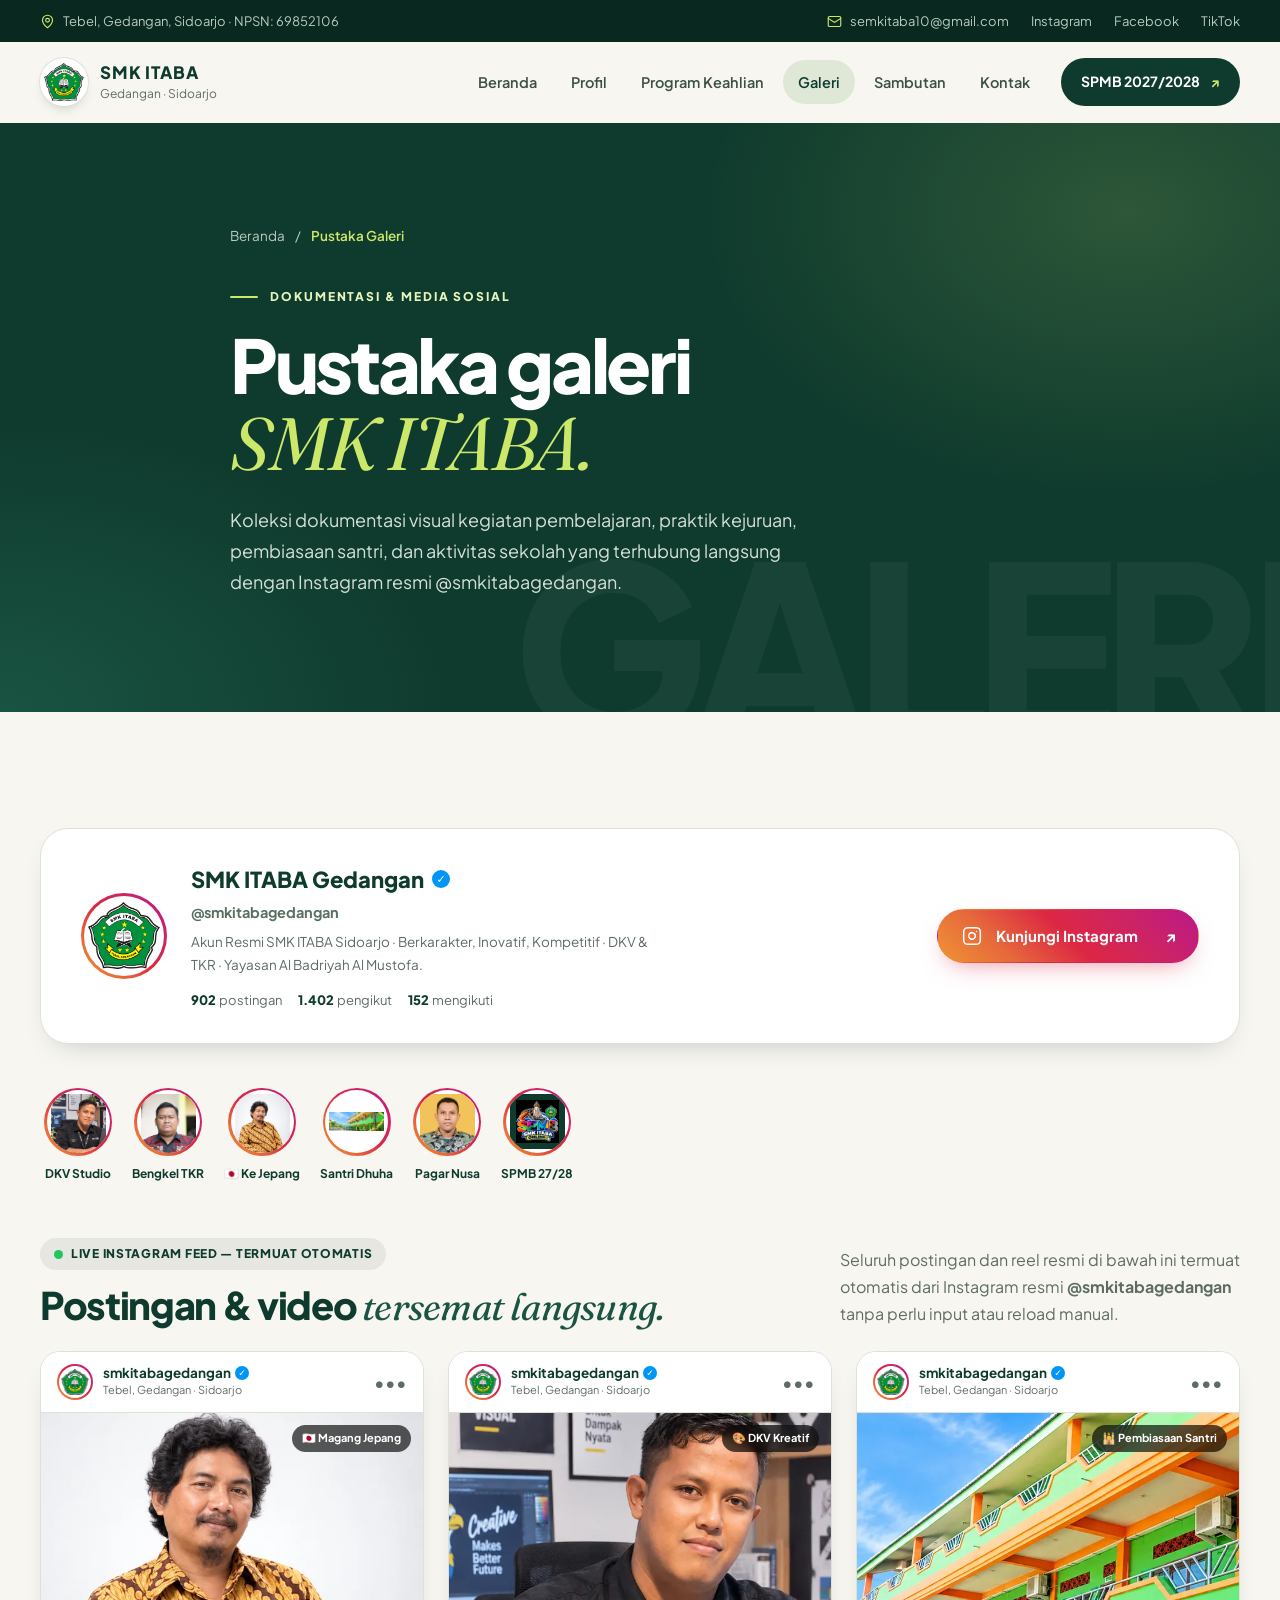
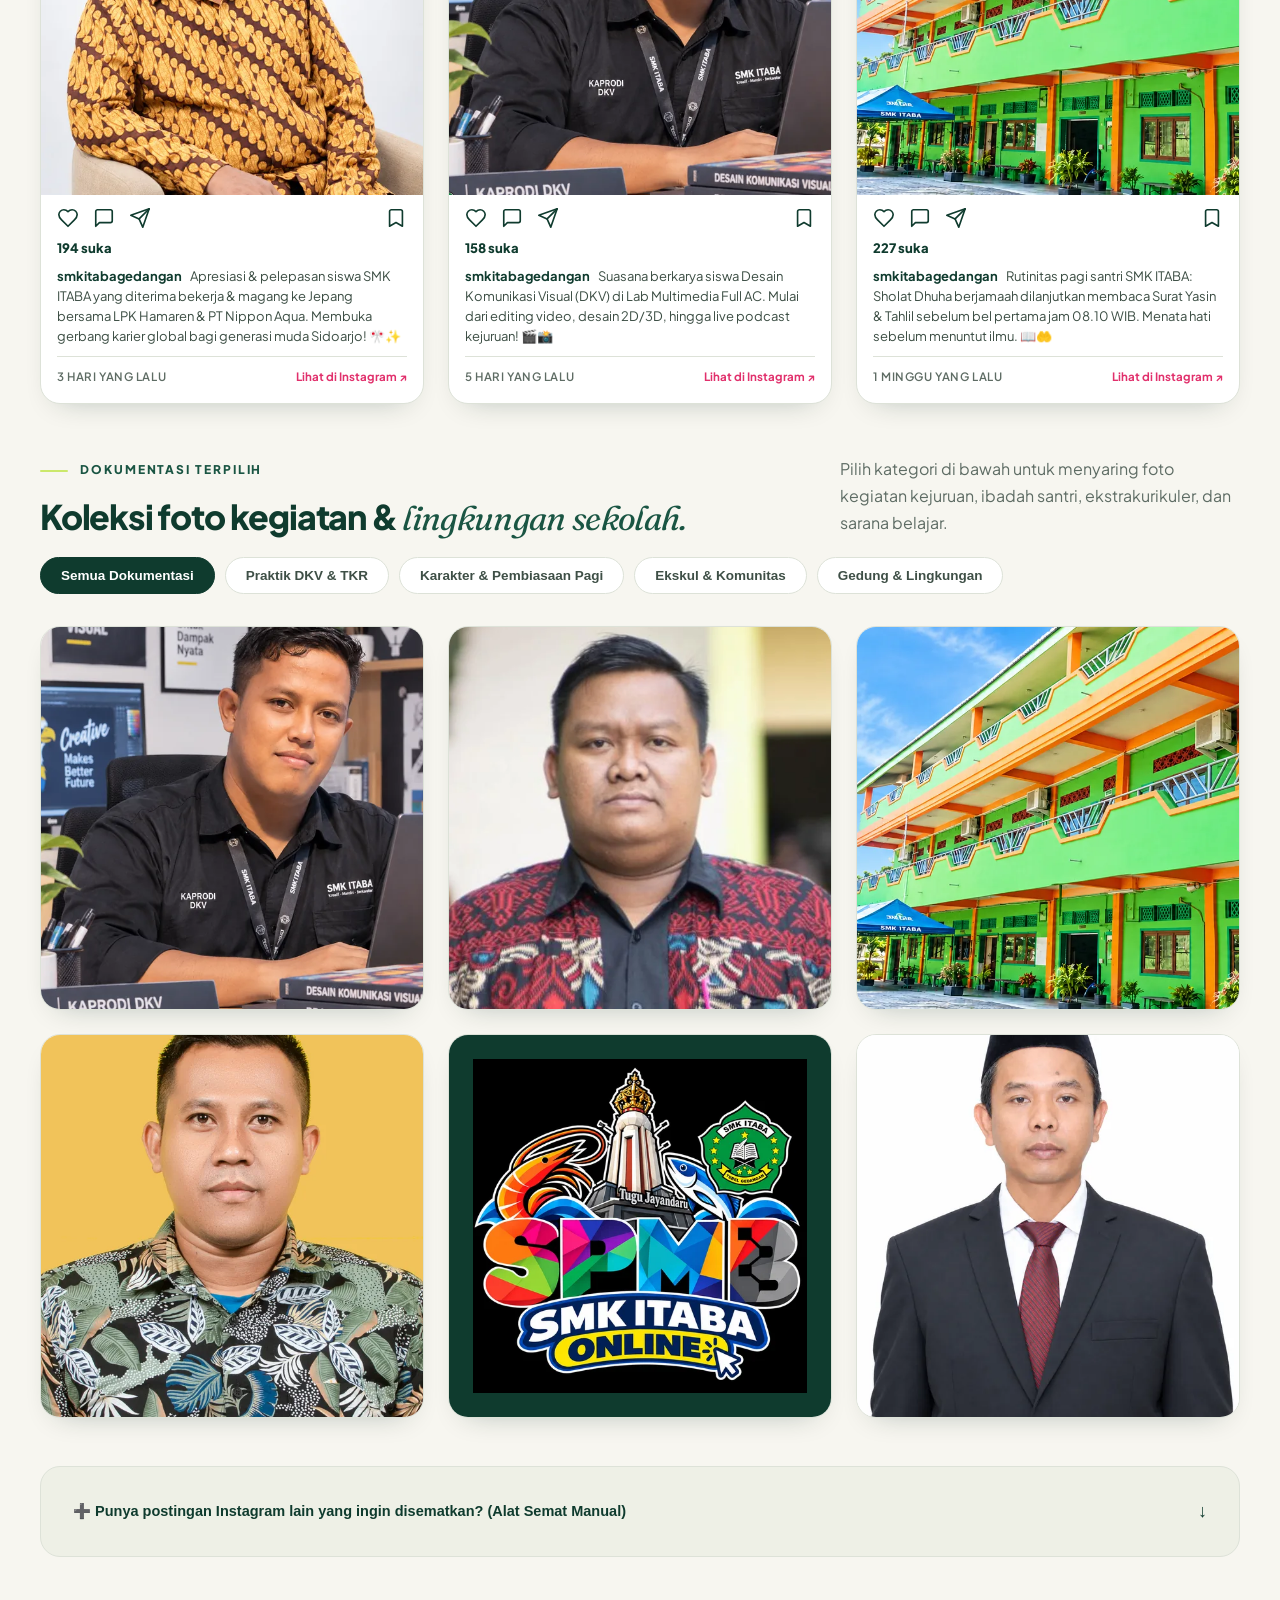
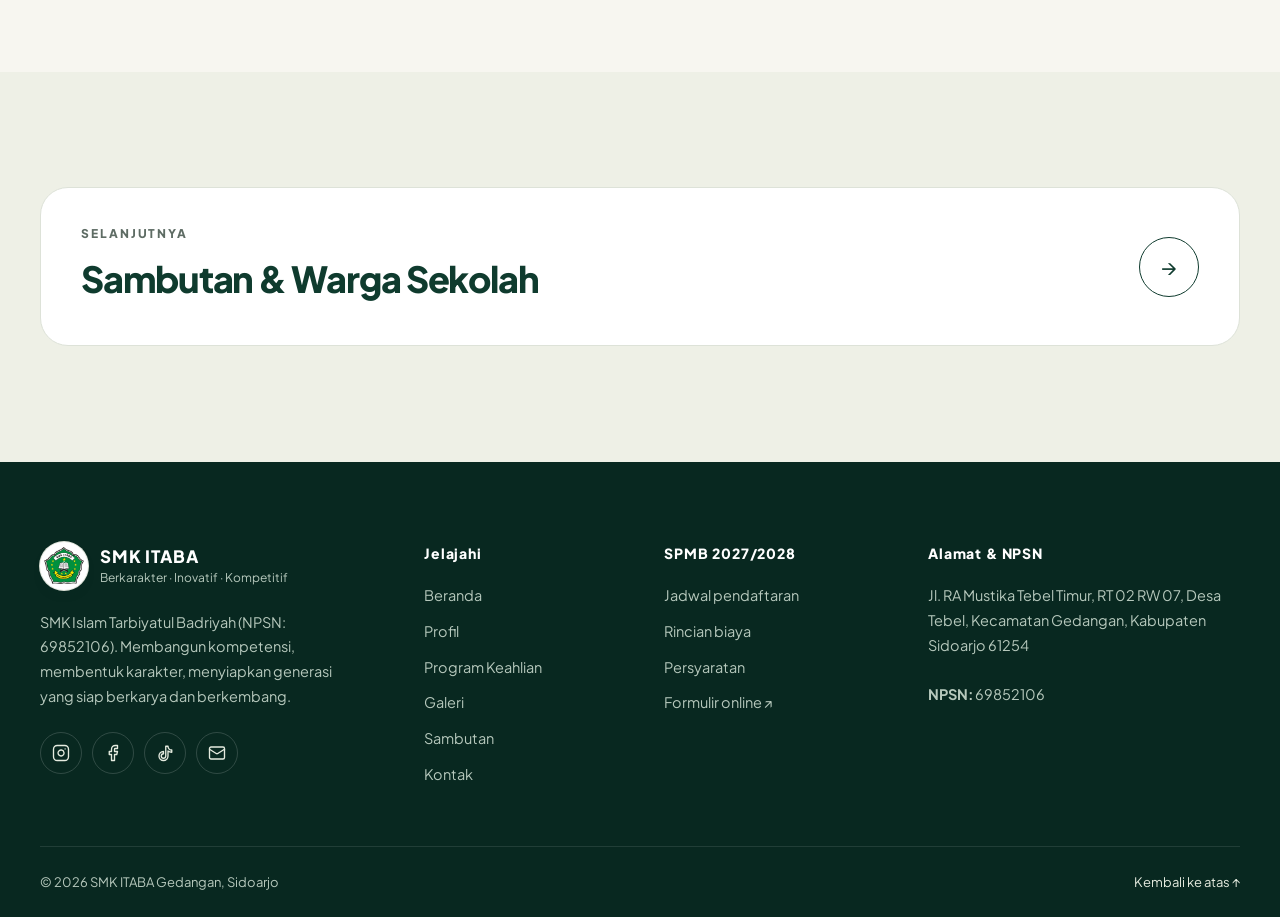
==== galeri.html @ c8b07c85 "feat: Website Profil Resmi SMK ITABA Gedangan (Multi-page, Galeri Instagram, Fasilitas & Ekskul)" ====
<!doctype html>
<html lang="id">
<head>
  <meta charset="utf-8">
  <meta name="viewport" content="width=device-width, initial-scale=1">
  <meta name="theme-color" content="#0f3b2e">
  <meta name="description" content="Pustaka galeri dan dokumentasi kegiatan SMK ITABA Gedangan Sidoarjo. Terintegrasi langsung dengan Instagram resmi @smkitabagedangan.">
  <title>Pustaka Galeri &amp; Instagram — SMK ITABA Gedangan</title>
  <link rel="icon" href="assets/img/logo-itaba-256.png" type="image/png">
  <link rel="preconnect" href="https://fonts.googleapis.com">
  <link rel="preconnect" href="https://fonts.gstatic.com" crossorigin>
  <link rel="stylesheet" href="styles.css">
  <script>document.documentElement.classList.add('js');</script>
  <script src="script.js" defer></script>
  <script async src="https://www.instagram.com/embed.js"></script>
</head>
<body>
  <a class="skip-link" href="#konten">Lewati ke konten</a>

  <div class="topbar">
    <div class="container topbar-inner">
      <span class="topbar-address"><svg class="icon" viewBox="0 0 24 24" aria-hidden="true"><path d="M20 10c0 6-8 12-8 12s-8-6-8-12a8 8 0 0 1 16 0Z"/><circle cx="12" cy="10" r="3"/></svg>Tebel, Gedangan, Sidoarjo · NPSN: 69852106</span>
      <div class="topbar-links">
        <a href="mailto:semkitaba10@gmail.com"><svg class="icon" viewBox="0 0 24 24" aria-hidden="true"><rect width="20" height="16" x="2" y="4" rx="2"/><path d="m22 7-8.97 5.7a1.94 1.94 0 0 1-2.06 0L2 7"/></svg>semkitaba10@gmail.com</a>
        <a href="https://instagram.com/smkitabagedangan" target="_blank" rel="noreferrer">Instagram</a>
        <a href="https://facebook.com/smkitaba" target="_blank" rel="noreferrer">Facebook</a>
        <a href="https://www.tiktok.com/@smk.itaba.sidoarjo" target="_blank" rel="noreferrer">TikTok</a>
      </div>
    </div>
  </div>

  <header class="site-header">
    <div class="container nav-wrap">
      <a class="brand" href="index.html" aria-label="SMK ITABA, ke beranda">
        <span class="brand-mark"><img src="assets/img/logo-itaba-256.png" alt="Logo SMK ITABA"></span>
        <span class="brand-copy"><strong>SMK ITABA</strong><small>Gedangan · Sidoarjo</small></span>
      </a>
      <button class="menu-toggle" type="button" aria-expanded="false" aria-controls="main-nav" aria-label="Buka menu"><span></span><span></span></button>
      <nav id="main-nav" class="main-nav" aria-label="Navigasi utama">
        <a href="index.html">Beranda</a>
        <a href="profil.html">Profil</a>
        <a href="program.html">Program Keahlian</a>
        <a href="galeri.html" aria-current="page">Galeri</a>
        <a href="sambutan.html">Sambutan</a>
        <a href="kontak.html">Kontak</a>
        <a class="nav-cta" href="spmb.html">SPMB 2027/2028 <span aria-hidden="true">↗</span></a>
      </nav>
    </div>
  </header>

  <main id="konten">
    <section class="page-hero" data-watermark="GALERI">
      <div class="container page-hero-inner">
        <nav class="breadcrumb reveal" aria-label="Breadcrumb"><a href="index.html">Beranda</a><span aria-hidden="true">/</span><span aria-current="page">Pustaka Galeri</span></nav>
        <p class="eyebrow reveal">Dokumentasi &amp; Media Sosial</p>
        <h1 class="reveal" data-delay="1">Pustaka galeri<br><em>SMK ITABA.</em></h1>
        <p class="reveal" data-delay="2">Koleksi dokumentasi visual kegiatan pembelajaran, praktik kejuruan, pembiasaan santri, dan aktivitas sekolah yang terhubung langsung dengan Instagram resmi @smkitabagedangan.</p>
      </div>
    </section>

    <section class="section" aria-label="Pustaka Galeri dan Instagram">
      <div class="container">
        
        <!-- Instagram Profile Banner -->
        <div class="ig-profile-banner reveal">
          <div class="ig-profile-left">
            <div class="ig-avatar-ring">
              <div class="ig-avatar-inner">
                <img src="assets/img/logo-itaba-256.png" alt="Logo SMK ITABA">
              </div>
            </div>
            <div class="ig-profile-info">
              <h2>SMK ITABA Gedangan <span class="ig-badge-verified" title="Akun Resmi">✓</span></h2>
              <span class="ig-username">@smkitabagedangan</span>
              <p class="ig-bio">Akun Resmi SMK ITABA Sidoarjo · Berkarakter, Inovatif, Kompetitif · DKV &amp; TKR · Yayasan Al Badriyah Al Mustofa.</p>
              <div class="ig-profile-stats">
                <div><strong>902</strong><span>postingan</span></div>
                <div><strong>1.402</strong><span>pengikut</span></div>
                <div><strong>152</strong><span>mengikuti</span></div>
              </div>
            </div>
          </div>
          <div class="ig-profile-actions">
            <a class="btn btn-instagram" href="https://instagram.com/smkitabagedangan" target="_blank" rel="noreferrer">
              <svg class="icon" viewBox="0 0 24 24" aria-hidden="true"><rect width="20" height="20" x="2" y="2" rx="5"/><path d="M16 11.37A4 4 0 1 1 12.63 8 4 4 0 0 1 16 11.37z"/><path d="M17.5 6.5h.01"/></svg>
              Kunjungi Instagram <span class="arrow">↗</span>
            </a>
          </div>
        </div>

        <!-- Story Highlights (Sorotan Cerita) -->
        <div class="ig-story-bar reveal">
          <a class="ig-story-item" href="https://instagram.com/smkitabagedangan" target="_blank" rel="noreferrer" title="Lihat sorotan DKV di Instagram">
            <div class="ig-story-ring"><div class="ig-story-avatar"><img src="assets/img/arifin.webp" alt="DKV"></div></div>
            <span class="ig-story-label">DKV Studio</span>
          </a>
          <a class="ig-story-item" href="https://instagram.com/smkitabagedangan" target="_blank" rel="noreferrer" title="Lihat sorotan Bengkel TKR di Instagram">
            <div class="ig-story-ring"><div class="ig-story-avatar"><img src="assets/img/kunto-wibisono.webp" alt="TKR"></div></div>
            <span class="ig-story-label">Bengkel TKR</span>
          </a>
          <a class="ig-story-item" href="https://instagram.com/smkitabagedangan" target="_blank" rel="noreferrer" title="Lihat sorotan Magang Jepang di Instagram">
            <div class="ig-story-ring"><div class="ig-story-avatar"><img src="assets/img/bambang-purwanto.webp" alt="Jepang"></div></div>
            <span class="ig-story-label">🇯🇵 Ke Jepang</span>
          </a>
          <a class="ig-story-item" href="https://instagram.com/smkitabagedangan" target="_blank" rel="noreferrer" title="Lihat sorotan Santri & Dhuha di Instagram">
            <div class="ig-story-ring"><div class="ig-story-avatar"><img src="assets/img/gedung.webp" alt="Santri"></div></div>
            <span class="ig-story-label">Santri Dhuha</span>
          </a>
          <a class="ig-story-item" href="https://instagram.com/smkitabagedangan" target="_blank" rel="noreferrer" title="Lihat sorotan Pagar Nusa & Ekskul di Instagram">
            <div class="ig-story-ring"><div class="ig-story-avatar"><img src="assets/img/muis-lidinillah.webp" alt="Ekskul"></div></div>
            <span class="ig-story-label">Pagar Nusa</span>
          </a>
          <a class="ig-story-item" href="https://instagram.com/smkitabagedangan" target="_blank" rel="noreferrer" title="Lihat sorotan SPMB di Instagram">
            <div class="ig-story-ring"><div class="ig-story-avatar"><img src="assets/img/lencana-spmb.webp" alt="SPMB" style="background:#0f3b2e;padding:6px;object-fit:contain"></div></div>
            <span class="ig-story-label">SPMB 27/28</span>
          </a>
        </div>

        <!-- Section: Postingan & Reel Instagram Resmi (Termuat Otomatis) -->
        <div class="section-head reveal" style="margin-top:20px;margin-bottom:20px">
          <div>
            <div class="live-pill"><span class="live-dot"></span> Live Instagram Feed — Termuat Otomatis</div>
            <h2 class="display" style="font-size:clamp(26px,3vw,38px)">Postingan &amp; video <em>tersemat langsung.</em></h2>
          </div>
          <p>Seluruh postingan dan reel resmi di bawah ini termuat otomatis dari Instagram resmi <strong>@smkitabagedangan</strong> tanpa perlu input atau reload manual.</p>
        </div>

        <!-- Visual Instagram Feed Grid (Auto-rendered Feed with Real Photos & Interactive Actions) -->
        <div class="ig-feed-grid">
          
          <!-- Post 1: Magang Jepang -->
          <article class="ig-post-card reveal">
            <header class="ig-post-header">
              <a class="ig-post-user" href="https://instagram.com/smkitabagedangan" target="_blank" rel="noreferrer">
                <div class="ig-post-avatar"><img src="assets/img/logo-itaba-256.png" alt="Avatar ITABA"></div>
                <div>
                  <strong class="ig-post-username">smkitabagedangan <span class="ig-badge-verified" style="width:14px;height:14px;font-size:9px" title="Akun Resmi">✓</span></strong>
                  <span class="ig-post-loc">Tebel, Gedangan · Sidoarjo</span>
                </div>
              </a>
              <a href="https://instagram.com/smkitabagedangan" target="_blank" rel="noreferrer" style="color:var(--muted);text-decoration:none;font-weight:bold" title="Opsi post">•••</a>
            </header>
            <a class="ig-post-photo" href="https://instagram.com/smkitabagedangan" target="_blank" rel="noreferrer">
              <img src="assets/img/bambang-purwanto.webp" alt="Pelepasan Siswa Kerja ke Jepang SMK ITABA" loading="lazy">
              <span class="ig-post-badge-type">🇯🇵 Magang Jepang</span>
            </a>
            <div class="ig-post-actions">
              <div class="ig-post-actions-left">
                <button type="button" class="ig-action-btn" aria-label="Suka postingan" title="Suka"><svg class="icon" viewBox="0 0 24 24" aria-hidden="true" style="width:22px;height:22px"><path d="M19 14c1.49-1.46 3-3.21 3-5.5A5.5 5.5 0 0 0 16.5 3c-1.76 0-3 .5-4.5 2-1.5-1.5-2.74-2-4.5-2A5.5 5.5 0 0 0 2 8.5c0 2.3 1.5 4.05 3 5.5l7 7Z"/></svg></button>
                <button type="button" class="ig-action-btn" aria-label="Komentar" title="Komentar"><svg class="icon" viewBox="0 0 24 24" aria-hidden="true" style="width:22px;height:22px"><path d="M21 15a2 2 0 0 1-2 2H7l-4 4V5a2 2 0 0 1 2-2h14a2 2 0 0 1 2 2z"/></svg></button>
                <a href="https://instagram.com/smkitabagedangan" target="_blank" rel="noreferrer" class="ig-action-btn" aria-label="Bagikan" title="Bagikan"><svg class="icon" viewBox="0 0 24 24" aria-hidden="true" style="width:22px;height:22px"><line x1="22" y1="2" x2="11" y2="13"/><polygon points="22 2 15 22 11 13 2 9 22 2"/></svg></a>
              </div>
              <button type="button" class="ig-action-btn" aria-label="Simpan" title="Simpan"><svg class="icon" viewBox="0 0 24 24" aria-hidden="true" style="width:22px;height:22px"><path d="m19 21-7-4-7 4V5a2 2 0 0 1 2-2h10a2 2 0 0 1 2 2v16z"/></svg></button>
            </div>
            <div class="ig-post-body">
              <div>
                <div class="ig-post-likes">194 suka</div>
                <p class="ig-post-caption"><strong>smkitabagedangan</strong> Apresiasi &amp; pelepasan siswa SMK ITABA yang diterima bekerja &amp; magang ke Jepang bersama LPK Hamaren &amp; PT Nippon Aqua. Membuka gerbang karier global bagi generasi muda Sidoarjo! 🎌✨</p>
              </div>
              <div class="ig-post-footer">
                <span class="ig-post-time">3 hari yang lalu</span>
                <a class="ig-post-link" href="https://instagram.com/smkitabagedangan" target="_blank" rel="noreferrer">Lihat di Instagram ↗</a>
              </div>
            </div>
          </article>

          <!-- Post 2: DKV & Kreatif -->
          <article class="ig-post-card reveal" data-delay="1">
            <header class="ig-post-header">
              <a class="ig-post-user" href="https://instagram.com/smkitabagedangan" target="_blank" rel="noreferrer">
                <div class="ig-post-avatar"><img src="assets/img/logo-itaba-256.png" alt="Avatar ITABA"></div>
                <div>
                  <strong class="ig-post-username">smkitabagedangan <span class="ig-badge-verified" style="width:14px;height:14px;font-size:9px" title="Akun Resmi">✓</span></strong>
                  <span class="ig-post-loc">Tebel, Gedangan · Sidoarjo</span>
                </div>
              </a>
              <a href="https://instagram.com/smkitabagedangan" target="_blank" rel="noreferrer" style="color:var(--muted);text-decoration:none;font-weight:bold" title="Opsi post">•••</a>
            </header>
            <a class="ig-post-photo" href="https://instagram.com/smkitabagedangan" target="_blank" rel="noreferrer">
              <img src="assets/img/arifin.webp" alt="Praktik Siswa DKV Multimedia SMK ITABA" loading="lazy">
              <span class="ig-post-badge-type">🎨 DKV Kreatif</span>
            </a>
            <div class="ig-post-actions">
              <div class="ig-post-actions-left">
                <button type="button" class="ig-action-btn" aria-label="Suka postingan" title="Suka"><svg class="icon" viewBox="0 0 24 24" aria-hidden="true" style="width:22px;height:22px"><path d="M19 14c1.49-1.46 3-3.21 3-5.5A5.5 5.5 0 0 0 16.5 3c-1.76 0-3 .5-4.5 2-1.5-1.5-2.74-2-4.5-2A5.5 5.5 0 0 0 2 8.5c0 2.3 1.5 4.05 3 5.5l7 7Z"/></svg></button>
                <button type="button" class="ig-action-btn" aria-label="Komentar" title="Komentar"><svg class="icon" viewBox="0 0 24 24" aria-hidden="true" style="width:22px;height:22px"><path d="M21 15a2 2 0 0 1-2 2H7l-4 4V5a2 2 0 0 1 2-2h14a2 2 0 0 1 2 2z"/></svg></button>
                <a href="https://instagram.com/smkitabagedangan" target="_blank" rel="noreferrer" class="ig-action-btn" aria-label="Bagikan" title="Bagikan"><svg class="icon" viewBox="0 0 24 24" aria-hidden="true" style="width:22px;height:22px"><line x1="22" y1="2" x2="11" y2="13"/><polygon points="22 2 15 22 11 13 2 9 22 2"/></svg></a>
              </div>
              <button type="button" class="ig-action-btn" aria-label="Simpan" title="Simpan"><svg class="icon" viewBox="0 0 24 24" aria-hidden="true" style="width:22px;height:22px"><path d="m19 21-7-4-7 4V5a2 2 0 0 1 2-2h10a2 2 0 0 1 2 2v16z"/></svg></button>
            </div>
            <div class="ig-post-body">
              <div>
                <div class="ig-post-likes">158 suka</div>
                <p class="ig-post-caption"><strong>smkitabagedangan</strong> Suasana berkarya siswa Desain Komunikasi Visual (DKV) di Lab Multimedia Full AC. Mulai dari editing video, desain 2D/3D, hingga live podcast kejuruan! 🎬📸</p>
              </div>
              <div class="ig-post-footer">
                <span class="ig-post-time">5 hari yang lalu</span>
                <a class="ig-post-link" href="https://instagram.com/smkitabagedangan" target="_blank" rel="noreferrer">Lihat di Instagram ↗</a>
              </div>
            </div>
          </article>

          <!-- Post 3: Karakter Santri & Ibadah Pagi -->
          <article class="ig-post-card reveal" data-delay="2">
            <header class="ig-post-header">
              <a class="ig-post-user" href="https://instagram.com/smkitabagedangan" target="_blank" rel="noreferrer">
                <div class="ig-post-avatar"><img src="assets/img/logo-itaba-256.png" alt="Avatar ITABA"></div>
                <div>
                  <strong class="ig-post-username">smkitabagedangan <span class="ig-badge-verified" style="width:14px;height:14px;font-size:9px" title="Akun Resmi">✓</span></strong>
                  <span class="ig-post-loc">Tebel, Gedangan · Sidoarjo</span>
                </div>
              </a>
              <a href="https://instagram.com/smkitabagedangan" target="_blank" rel="noreferrer" style="color:var(--muted);text-decoration:none;font-weight:bold" title="Opsi post">•••</a>
            </header>
            <a class="ig-post-photo" href="https://instagram.com/smkitabagedangan" target="_blank" rel="noreferrer">
              <img src="assets/img/gedung.webp" alt="Sholat Dhuha Santri SMK ITABA" loading="lazy">
              <span class="ig-post-badge-type">🕌 Pembiasaan Santri</span>
            </a>
            <div class="ig-post-actions">
              <div class="ig-post-actions-left">
                <button type="button" class="ig-action-btn" aria-label="Suka postingan" title="Suka"><svg class="icon" viewBox="0 0 24 24" aria-hidden="true" style="width:22px;height:22px"><path d="M19 14c1.49-1.46 3-3.21 3-5.5A5.5 5.5 0 0 0 16.5 3c-1.76 0-3 .5-4.5 2-1.5-1.5-2.74-2-4.5-2A5.5 5.5 0 0 0 2 8.5c0 2.3 1.5 4.05 3 5.5l7 7Z"/></svg></button>
                <button type="button" class="ig-action-btn" aria-label="Komentar" title="Komentar"><svg class="icon" viewBox="0 0 24 24" aria-hidden="true" style="width:22px;height:22px"><path d="M21 15a2 2 0 0 1-2 2H7l-4 4V5a2 2 0 0 1 2-2h14a2 2 0 0 1 2 2z"/></svg></button>
                <a href="https://instagram.com/smkitabagedangan" target="_blank" rel="noreferrer" class="ig-action-btn" aria-label="Bagikan" title="Bagikan"><svg class="icon" viewBox="0 0 24 24" aria-hidden="true" style="width:22px;height:22px"><line x1="22" y1="2" x2="11" y2="13"/><polygon points="22 2 15 22 11 13 2 9 22 2"/></svg></a>
              </div>
              <button type="button" class="ig-action-btn" aria-label="Simpan" title="Simpan"><svg class="icon" viewBox="0 0 24 24" aria-hidden="true" style="width:22px;height:22px"><path d="m19 21-7-4-7 4V5a2 2 0 0 1 2-2h10a2 2 0 0 1 2 2v16z"/></svg></button>
            </div>
            <div class="ig-post-body">
              <div>
                <div class="ig-post-likes">227 suka</div>
                <p class="ig-post-caption"><strong>smkitabagedangan</strong> Rutinitas pagi santri SMK ITABA: Sholat Dhuha berjamaah dilanjutkan membaca Surat Yasin &amp; Tahlil sebelum bel pertama jam 08.10 WIB. Menata hati sebelum menuntut ilmu. 📖🤲</p>
              </div>
              <div class="ig-post-footer">
                <span class="ig-post-time">1 minggu yang lalu</span>
                <a class="ig-post-link" href="https://instagram.com/smkitabagedangan" target="_blank" rel="noreferrer">Lihat di Instagram ↗</a>
              </div>
            </div>
          </article>

        </div>

        <!-- Koleksi Dokumentasi Visual -->
        <div class="section-head reveal" style="margin-top:32px;margin-bottom:20px">
          <div>
            <p class="eyebrow">Dokumentasi Terpilih</p>
            <h2 class="display" style="font-size:clamp(24px,2.8vw,34px)">Koleksi foto kegiatan &amp; <em>lingkungan sekolah.</em></h2>
          </div>
          <p>Pilih kategori di bawah untuk menyaring foto kegiatan kejuruan, ibadah santri, ekstrakurikuler, dan sarana belajar.</p>
        </div>

        <!-- Filter Kategori Galeri -->
        <div class="gallery-filter-tabs reveal">
          <button class="filter-btn active" data-filter="all">Semua Dokumentasi</button>
          <button class="filter-btn" data-filter="kejuruan">Praktik DKV &amp; TKR</button>
          <button class="filter-btn" data-filter="santri">Karakter &amp; Pembiasaan Pagi</button>
          <button class="filter-btn" data-filter="ekskul">Ekskul &amp; Komunitas</button>
          <button class="filter-btn" data-filter="sekolah">Gedung &amp; Lingkungan</button>
        </div>

        <!-- Gallery Grid (Terhubung ke Instagram @smkitabagedangan) -->
        <div class="gallery-grid">
          <!-- Item 1: DKV -->
          <a class="gallery-item reveal" data-category="kejuruan" href="https://instagram.com/smkitabagedangan" target="_blank" rel="noreferrer">
            <img src="assets/img/arifin.webp" alt="Praktik Desain Komunikasi Visual DKV" loading="lazy">
            <div class="gallery-overlay">
              <span class="gallery-top-badge">DKV Creative</span>
              <div class="gallery-bottom-content">
                <strong>Praktik Desain &amp; Multimedia DKV</strong>
                <p>Siswa mengasah kemampuan desain grafis, software kreatif, dan produksi konten digital di Lab Multimedia Full AC.</p>
                <div class="gallery-meta">
                  <span><svg class="icon" viewBox="0 0 24 24" aria-hidden="true"><rect width="20" height="20" x="2" y="2" rx="5"/><path d="M16 11.37A4 4 0 1 1 12.63 8 4 4 0 0 1 16 11.37z"/></svg>@smkitabagedangan</span>
                  <span>Lihat di IG ↗</span>
                </div>
              </div>
            </div>
          </a>

          <!-- Item 2: TKR -->
          <a class="gallery-item reveal" data-delay="1" data-category="kejuruan" href="https://instagram.com/smkitabagedangan" target="_blank" rel="noreferrer">
            <img src="assets/img/kunto-wibisono.webp" alt="Praktik Bengkel Otomotif TKR" loading="lazy">
            <div class="gallery-overlay">
              <span class="gallery-top-badge">TKR Otomotif</span>
              <div class="gallery-bottom-content">
                <strong>Praktik Perawatan Mesin di Bengkel TKR</strong>
                <p>Penerapan K3, kelistrikan kendaraan, diagnosis mesin, dan pembentukan budaya kerja industri otomotif modern.</p>
                <div class="gallery-meta">
                  <span><svg class="icon" viewBox="0 0 24 24" aria-hidden="true"><rect width="20" height="20" x="2" y="2" rx="5"/><path d="M16 11.37A4 4 0 1 1 12.63 8 4 4 0 0 1 16 11.37z"/></svg>@smkitabagedangan</span>
                  <span>Lihat di IG ↗</span>
                </div>
              </div>
            </div>
          </a>

          <!-- Item 3: Karakter Santri -->
          <a class="gallery-item reveal" data-delay="2" data-category="santri" href="https://instagram.com/smkitabagedangan" target="_blank" rel="noreferrer">
            <img src="assets/img/gedung.webp" alt="Pembiasaan Sholat Dhuha dan Yasin Pagi" loading="lazy">
            <div class="gallery-overlay">
              <span class="gallery-top-badge">Karakter Santri</span>
              <div class="gallery-bottom-content">
                <strong>Pembiasaan Pagi Sholat Dhuha &amp; Yasin</strong>
                <p>Membina akhlak mulia dan kedisiplinan spiritual setiap pagi sebelum memulai pelajaran jam 08.10 WIB.</p>
                <div class="gallery-meta">
                  <span><svg class="icon" viewBox="0 0 24 24" aria-hidden="true"><rect width="20" height="20" x="2" y="2" rx="5"/><path d="M16 11.37A4 4 0 1 1 12.63 8 4 4 0 0 1 16 11.37z"/></svg>@smkitabagedangan</span>
                  <span>Lihat di IG ↗</span>
                </div>
              </div>
            </div>
          </a>

          <!-- Item 4: Ekskul -->
          <a class="gallery-item reveal" data-category="ekskul" href="https://instagram.com/smkitabagedangan" target="_blank" rel="noreferrer">
            <img src="assets/img/muis-lidinillah.webp" alt="Kegiatan Ekstrakurikuler dan Kesiswaan" loading="lazy">
            <div class="gallery-overlay">
              <span class="gallery-top-badge">Ekskul &amp; Prestasi</span>
              <div class="gallery-bottom-content">
                <strong>Komunitas Belajar, Futsal &amp; Silat Pagar Nusa</strong>
                <p>Kegiatan pengembangan minat bakat, kedisiplinan, kepemimpinan kepramukaan, dan kejuaraan olahraga siswa.</p>
                <div class="gallery-meta">
                  <span><svg class="icon" viewBox="0 0 24 24" aria-hidden="true"><rect width="20" height="20" x="2" y="2" rx="5"/><path d="M16 11.37A4 4 0 1 1 12.63 8 4 4 0 0 1 16 11.37z"/></svg>@smkitabagedangan</span>
                  <span>Lihat di IG ↗</span>
                </div>
              </div>
            </div>
          </a>

          <!-- Item 5: SPMB & Prestasi -->
          <a class="gallery-item reveal" data-delay="1" data-category="sekolah" href="https://instagram.com/smkitabagedangan" target="_blank" rel="noreferrer">
            <img src="assets/img/lencana-spmb.webp" alt="Penerimaan Siswa Baru SPMB 2027/2028" loading="lazy" style="background:#0f3b2e;object-fit:contain;padding:24px">
            <div class="gallery-overlay">
              <span class="gallery-top-badge">SPMB 27/28</span>
              <div class="gallery-bottom-content">
                <strong>Sosialisasi &amp; Pendaftaran Siswa Baru</strong>
                <p>Dokumentasi sambutan calon siswa baru, pembagian 5 stel seragam siap pakai, dan pelaksanaan MPLS.</p>
                <div class="gallery-meta">
                  <span><svg class="icon" viewBox="0 0 24 24" aria-hidden="true"><rect width="20" height="20" x="2" y="2" rx="5"/><path d="M16 11.37A4 4 0 1 1 12.63 8 4 4 0 0 1 16 11.37z"/></svg>@smkitabagedangan</span>
                  <span>Lihat di IG ↗</span>
                </div>
              </div>
            </div>
          </a>

          <!-- Item 6: Warga Sekolah -->
          <a class="gallery-item reveal" data-delay="2" data-category="sekolah" href="https://instagram.com/smkitabagedangan" target="_blank" rel="noreferrer">
            <img src="assets/img/joko-siswanto.webp" alt="Kepala Sekolah dan Dewan Guru" loading="lazy">
            <div class="gallery-overlay">
              <span class="gallery-top-badge">Warga Sekolah</span>
              <div class="gallery-bottom-content">
                <strong>Kebersamaan Guru &amp; Tenaga Kependidikan</strong>
                <p>Rapat koordinasi mutu kurikulum, peningkatan sarana sekolah, dan pembinaan karakter peserta didik.</p>
                <div class="gallery-meta">
                  <span><svg class="icon" viewBox="0 0 24 24" aria-hidden="true"><rect width="20" height="20" x="2" y="2" rx="5"/><path d="M16 11.37A4 4 0 1 1 12.63 8 4 4 0 0 1 16 11.37z"/></svg>@smkitabagedangan</span>
                  <span>Lihat di IG ↗</span>
                </div>
              </div>
            </div>
          </a>
        </div>

        <!-- Collapsible Manual Embed Tool (Khusus jika ingin mencoba link custom) -->
        <div class="embed-tool-card reveal">
          <button type="button" class="accordion-toggle" id="toggle-manual-embed" aria-expanded="false" aria-controls="manual-embed-panel">
            <span>➕ Punya postingan Instagram lain yang ingin disematkan? (Alat Semat Manual)</span>
            <span class="toggle-icon">↓</span>
          </button>
          <div class="accordion-panel" id="manual-embed-panel">
            <div class="embed-tool-head">
              <p>Masukkan tautan URL postingan, foto, atau reel dari Instagram resmi untuk merender embed tambahannya secara instan.</p>
            </div>
            <div class="embed-input-row">
              <input type="url" id="ig-url-input" placeholder="Tempel URL Instagram (contoh: https://www.instagram.com/p/C_.../)" value="https://www.instagram.com/smkitabagedangan/">
              <button type="button" class="btn btn-primary" id="btn-embed-ig">
                Sematkan Post <span class="arrow">↓</span>
              </button>
            </div>
            <div class="embed-output-container" id="ig-embed-target">
              <div class="embed-empty-state">
                <svg viewBox="0 0 24 24" fill="none" stroke="currentColor" stroke-width="1.8"><rect width="20" height="20" x="2" y="2" rx="5"/><path d="M16 11.37A4 4 0 1 1 12.63 8 4 4 0 0 1 16 11.37z"/><path d="M17.5 6.5h.01"/></svg>
                <p>Hasil embed postingan baru akan muncul di sini setelah Anda mengklik tombol Sematkan Post.</p>
              </div>
            </div>
          </div>
        </div>

      </div>
    </section>

    <!-- Halaman Selanjutnya -->
    <section class="section section--tint" aria-label="Halaman selanjutnya">
      <div class="container">
        <a class="next-page reveal" id="next-sambutan" href="sambutan.html">
          <div><small>Selanjutnya</small><strong>Sambutan &amp; Warga Sekolah</strong></div>
          <span class="tile-arrow" aria-hidden="true">→</span>
        </a>
      </div>
    </section>
  </main>

  <footer class="site-footer">
    <div class="container footer-grid">
      <div>
        <a class="brand footer-brand" href="index.html"><span class="brand-mark"><img src="assets/img/logo-itaba-256.png" alt="Logo SMK ITABA"></span><span class="brand-copy"><strong>SMK ITABA</strong><small>Berkarakter · Inovatif · Kompetitif</small></span></a>
        <p class="footer-about">SMK Islam Tarbiyatul Badriyah (NPSN: 69852106). Membangun kompetensi, membentuk karakter, menyiapkan generasi yang siap berkarya dan berkembang.</p>
        <div class="socials">
          <a href="https://instagram.com/smkitabagedangan" target="_blank" rel="noreferrer" aria-label="Instagram"><svg class="icon" viewBox="0 0 24 24" aria-hidden="true"><rect width="20" height="20" x="2" y="2" rx="5"/><path d="M16 11.37A4 4 0 1 1 12.63 8 4 4 0 0 1 16 11.37z"/><path d="M17.5 6.5h.01"/></svg></a>
          <a href="https://facebook.com/smkitaba" target="_blank" rel="noreferrer" aria-label="Facebook"><svg class="icon" viewBox="0 0 24 24" aria-hidden="true"><path d="M18 2h-3a5 5 0 0 0-5 5v3H7v4h3v8h4v-8h3l1-4h-4V7a1 1 0 0 1 1-1h3z"/></svg></a>
          <a href="https://www.tiktok.com/@smk.itaba.sidoarjo" target="_blank" rel="noreferrer" aria-label="TikTok"><svg class="icon" viewBox="0 0 24 24" aria-hidden="true"><path d="M16 3a5 5 0 0 0 5 5v3a8 8 0 0 1-5-1.7V16a6 6 0 1 1-6-6v3a3 3 0 1 0 3 3V3z"/></svg></a>
          <a href="mailto:semkitaba10@gmail.com" aria-label="Email"><svg class="icon" viewBox="0 0 24 24" aria-hidden="true"><rect width="20" height="16" x="2" y="4" rx="2"/><path d="m22 7-8.97 5.7a1.94 1.94 0 0 1-2.06 0L2 7"/></svg></a>
        </div>
      </div>
      <div class="footer-col"><h3>Jelajahi</h3><ul><li><a href="index.html">Beranda</a></li><li><a href="profil.html">Profil</a></li><li><a href="program.html">Program Keahlian</a></li><li><a href="galeri.html">Galeri</a></li><li><a href="sambutan.html">Sambutan</a></li><li><a href="kontak.html">Kontak</a></li></ul></div>
      <div class="footer-col"><h3>SPMB 2027/2028</h3><ul><li><a href="spmb.html#jadwal">Jadwal pendaftaran</a></li><li><a href="spmb.html#biaya">Rincian biaya</a></li><li><a href="spmb.html#syarat">Persyaratan</a></li><li><a href="https://forms.gle/X3WHkQAgbmE7r7Aj8" target="_blank" rel="noreferrer">Formulir online ↗</a></li></ul></div>
      <div class="footer-col"><h3>Alamat &amp; NPSN</h3><address>Jl. RA Mustika Tebel Timur, RT 02 RW 07, Desa Tebel, Kecamatan Gedangan, Kabupaten Sidoarjo 61254<br><br><strong>NPSN:</strong> 69852106</address></div>
    </div>
    <div class="container footer-bottom"><span>© <span id="year">2026</span> SMK ITABA Gedangan, Sidoarjo</span><a href="#">Kembali ke atas ↑</a></div>
  </footer>
</body>
</html>
---- styles.css ----
@import url('https://fonts.googleapis.com/css2?family=Plus+Jakarta+Sans:wght@400;500;600;700;800&family=Fraunces:ital,opsz,wght@0,9..144,400;1,9..144,400;1,9..144,500&display=swap');

/* =========================================================
   1. Design tokens
   ========================================================= */
:root {
  --forest: #0f3b2e;
  --forest-2: #1a5543;
  --forest-deep: #082820;
  --lime: #cbe86b;
  --lime-soft: #e7f4bd;
  --paper: #f7f6f0;
  --cream: #eef0e6;
  --sage: #dfe8d6;
  --ink: #14221c;
  --muted: #5e6c64;
  --line: #dde2d8;

  --sans: 'Plus Jakarta Sans', system-ui, -apple-system, 'Segoe UI', sans-serif;
  --serif: 'Fraunces', Georgia, 'Times New Roman', serif;

  --radius-lg: 28px;
  --radius: 20px;
  --radius-sm: 14px;
  --shadow: 0 30px 60px -30px rgba(8, 40, 32, .38);
  --shadow-sm: 0 12px 30px -18px rgba(8, 40, 32, .32);
  --ease: cubic-bezier(.2, .7, .2, 1);
  --header-h: 80px;
}

/* =========================================================
   2. Base
   ========================================================= */
*, *::before, *::after { box-sizing: border-box; }
html { scroll-behavior: smooth; scroll-padding-top: calc(var(--header-h) + 70px); }
body {
  margin: 0;
  background: var(--paper);
  color: var(--ink);
  font: 16px/1.7 var(--sans);
  -webkit-font-smoothing: antialiased;
  overflow-x: hidden;
}
a { color: inherit; text-decoration: none; }
img { display: block; max-width: 100%; }
h1, h2, h3, h4, p, figure, blockquote { margin: 0; }
::selection { background: var(--lime); color: var(--forest); }
:focus-visible { outline: 3px solid var(--lime); outline-offset: 3px; border-radius: 6px; }

.container { width: min(1200px, calc(100% - 48px)); margin-inline: auto; }
.section { padding: clamp(72px, 9vw, 120px) 0; }
.section--tint { background: var(--cream); }
.section--dark { background: var(--forest); color: #fff; position: relative; overflow: hidden; }
.section--dark > .container, .quote-band > .container { position: relative; z-index: 1; }

.skip-link { position: fixed; z-index: 200; top: -80px; left: 16px; background: #fff; padding: 12px 18px; border-radius: 10px; font-weight: 700; }
.skip-link:focus { top: 16px; }

.icon { width: 20px; height: 20px; fill: none; stroke: currentColor; stroke-width: 1.8; stroke-linecap: round; stroke-linejoin: round; flex-shrink: 0; }

/* =========================================================
   3. Typography
   ========================================================= */
.eyebrow {
  display: inline-flex; align-items: center; gap: 12px;
  margin-bottom: 18px;
  font-size: 12px; font-weight: 800; letter-spacing: .16em; text-transform: uppercase;
  color: var(--forest-2);
}
.eyebrow::before { content: ""; width: 28px; height: 2px; border-radius: 2px; background: var(--lime); }
.on-dark .eyebrow, .eyebrow.light { color: var(--lime-soft); }

.display {
  font-weight: 800;
  font-size: clamp(34px, 4.4vw, 56px);
  line-height: 1.08;
  letter-spacing: -.035em;
  color: var(--forest);
  margin-bottom: 24px;
}
.display em, .page-hero h1 em, .hero h1 em {
  font-family: var(--serif); font-style: italic; font-weight: 400; letter-spacing: -.02em;
}
.display em { color: var(--forest-2); }
.on-dark .display { color: #fff; }
.on-dark .display em { color: var(--lime); }

.lead { font-size: clamp(18px, 1.6vw, 21px); line-height: 1.6; color: #33463c; }
.on-dark .lead { color: #d6e2d9; }
.muted { color: var(--muted); }

.section-head { display: flex; justify-content: space-between; align-items: end; gap: 40px; margin-bottom: 52px; }
.section-head .display { margin-bottom: 0; }
.section-head > p { max-width: 400px; color: var(--muted); }
.on-dark .section-head > p { color: #c5d4c8; }

/* =========================================================
   4. Buttons & links
   ========================================================= */
.btn {
  display: inline-flex; align-items: center; gap: 14px;
  min-height: 54px; padding: 0 10px 0 24px;
  border-radius: 999px; border: 1px solid transparent;
  font-size: 15px; font-weight: 700;
  transition: transform .35s var(--ease), background .3s, box-shadow .3s, color .3s;
}
.btn .arrow {
  display: grid; place-items: center; width: 36px; height: 36px; border-radius: 50%;
  font-size: 16px; transition: transform .35s var(--ease);
}
.btn:hover { transform: translateY(-2px); }
.btn:hover .arrow { transform: translateX(3px); }
.btn-primary { background: var(--forest); color: #fff; box-shadow: var(--shadow-sm); }
.btn-primary .arrow { background: var(--lime); color: var(--forest); }
.btn-primary:hover { background: var(--forest-2); }
.btn-lime { background: var(--lime); color: var(--forest); }
.btn-lime .arrow { background: var(--forest); color: var(--lime); }
.btn-lime:hover { box-shadow: 0 14px 30px -12px rgba(203, 232, 107, .6); }
.btn-light { background: #fff; color: var(--forest); }
.btn-light .arrow { background: var(--forest); color: #fff; }
.btn-ghost { border-color: rgba(255, 255, 255, .38); color: #fff; padding-right: 24px; }
.btn-ghost:hover { background: rgba(255, 255, 255, .1); }

.link-arrow {
  display: inline-flex; align-items: center; gap: 10px;
  padding-bottom: 4px; border-bottom: 2px solid var(--lime);
  font-size: 15px; font-weight: 700; color: var(--forest);
}
.link-arrow span { transition: transform .3s var(--ease); }
.link-arrow:hover span { transform: translateX(4px); }
.on-dark .link-arrow { color: #fff; }

/* =========================================================
   5. Topbar & header
   ========================================================= */
.topbar { background: var(--forest-deep); color: #b9cbbf; font-size: 13px; }
.topbar-inner { display: flex; justify-content: space-between; align-items: center; gap: 20px; height: 42px; }
.topbar-inner > span, .topbar-links a { display: inline-flex; align-items: center; gap: 8px; }
.topbar .icon { width: 15px; height: 15px; color: var(--lime); }
.topbar-links { display: flex; gap: 22px; }
.topbar-links a { transition: color .2s; }
.topbar-links a:hover { color: #fff; }

.site-header {
  position: sticky; top: 0; z-index: 60;
  background: rgba(247, 246, 240, .86);
  backdrop-filter: saturate(1.4) blur(16px);
  -webkit-backdrop-filter: saturate(1.4) blur(16px);
  border-bottom: 1px solid transparent;
  transition: box-shadow .3s, border-color .3s, background .3s;
}
.site-header.scrolled { background: rgba(247, 246, 240, .96); border-color: var(--line); box-shadow: 0 12px 30px -22px rgba(8, 40, 32, .4); }
.nav-wrap { height: var(--header-h); display: flex; align-items: center; justify-content: space-between; gap: 24px; }

.brand { display: flex; align-items: center; gap: 12px; }
.brand-mark {
  width: 48px; height: 48px; flex-shrink: 0; border-radius: 50%; overflow: hidden;
  background: #fff; padding: 4px; box-shadow: 0 0 0 1px var(--line), 0 6px 14px -8px rgba(8, 40, 32, .4);
}
.brand-mark img { width: 100%; height: 100%; object-fit: contain; }
.brand-copy { display: flex; flex-direction: column; line-height: 1.15; }
.brand-copy strong { font-size: 17px; font-weight: 800; letter-spacing: .05em; color: var(--forest); }
.brand-copy small { margin-top: 4px; font-size: 12px; color: var(--muted); }

.main-nav { display: flex; align-items: center; gap: 4px; }
.main-nav a:not(.nav-cta) {
  padding: 10px 15px; border-radius: 999px;
  font-size: 14.5px; font-weight: 600; color: #3e4f46;
  transition: color .2s, background .2s;
}
.main-nav a:not(.nav-cta):hover { color: var(--forest); background: rgba(15, 59, 46, .06); }
.main-nav a[aria-current="page"]:not(.nav-cta) { color: var(--forest); background: var(--sage); }
.nav-cta {
  margin-left: 12px; display: inline-flex; align-items: center; gap: 10px;
  padding: 12px 20px; border-radius: 999px;
  background: var(--forest); color: #fff; font-size: 14px; font-weight: 700;
  transition: background .25s, transform .25s, color .25s;
}
.nav-cta span { color: var(--lime); transition: color .25s; }
.nav-cta:hover { background: var(--forest-2); transform: translateY(-1px); }
.nav-cta[aria-current="page"] { background: var(--lime); color: var(--forest); }
.nav-cta[aria-current="page"] span { color: var(--forest); }
.menu-toggle { display: none; }

/* =========================================================
   6. Home hero
   ========================================================= */
.hero {
  position: relative; overflow: hidden;
  min-height: min(780px, calc(100svh - var(--header-h) - 42px));
  display: flex; align-items: center;
  padding: 90px 0 140px;
  background: var(--forest-deep); color: #fff;
}
.hero-media {
  position: absolute; inset: 0;
  background: url('assets/img/gedung.webp') center 45% / cover no-repeat;
  transform: scale(1.08);
  animation: heroZoom 16s var(--ease) forwards;
}
@keyframes heroZoom { to { transform: scale(1); } }
.hero-shade {
  position: absolute; inset: 0;
  background:
    linear-gradient(100deg, rgba(6, 32, 25, .94) 0%, rgba(8, 40, 32, .78) 45%, rgba(8, 40, 32, .3) 100%),
    linear-gradient(0deg, rgba(6, 32, 25, .7), transparent 45%);
}
.hero-grid { position: relative; z-index: 1; display: grid; grid-template-columns: 1.45fr .75fr; gap: 56px; align-items: end; }
.hero .eyebrow { color: var(--lime-soft); }
.hero h1 { font-weight: 800; font-size: clamp(42px, 6vw, 80px); line-height: 1.03; letter-spacing: -.045em; margin-bottom: 24px; }
.hero h1 em { color: var(--lime); }
.hero-lede { max-width: 500px; margin-bottom: 36px; font-size: 18px; color: #dbe5dd; }
.hero-actions { display: flex; flex-wrap: wrap; gap: 14px; }
.hero-values { display: flex; flex-wrap: wrap; gap: 10px; margin-top: 44px; }
.hero-values span {
  padding: 8px 16px; border-radius: 999px;
  border: 1px solid rgba(255, 255, 255, .22); background: rgba(255, 255, 255, .06);
  backdrop-filter: blur(6px); font-size: 13px; font-weight: 600; color: #e7efe9;
}

.hero-card {
  padding: 28px; border-radius: 24px;
  background: rgba(255, 255, 255, .09);
  border: 1px solid rgba(255, 255, 255, .18);
  backdrop-filter: blur(18px); -webkit-backdrop-filter: blur(18px);
  box-shadow: 0 30px 60px -30px rgba(0, 0, 0, .5);
}
.badge {
  display: inline-flex; align-items: center; gap: 8px;
  padding: 6px 12px; border-radius: 999px;
  background: var(--lime); color: var(--forest);
  font-size: 11.5px; font-weight: 800; letter-spacing: .08em; text-transform: uppercase;
}
.badge::before { content: ""; width: 7px; height: 7px; border-radius: 50%; background: var(--forest); animation: pulse 1.8s infinite; }
@keyframes pulse { 0% { box-shadow: 0 0 0 0 rgba(15, 59, 46, .6); } 70% { box-shadow: 0 0 0 7px rgba(15, 59, 46, 0); } 100% { box-shadow: 0 0 0 0 rgba(15, 59, 46, 0); } }
.hero-card h2 { margin: 18px 0 4px; font-size: 22px; font-weight: 800; letter-spacing: -.02em; }
.hero-card > p { font-size: 14px; color: #c8d6cc; }
.wave-list { list-style: none; margin: 18px 0 22px; padding: 0; }
.wave-list li { display: flex; justify-content: space-between; gap: 12px; padding: 12px 0; border-bottom: 1px solid rgba(255, 255, 255, .14); font-size: 14px; }
.wave-list li span { color: #c8d6cc; }
.wave-list li strong { font-weight: 700; text-align: right; }
.hero-card .link-arrow { color: #fff; }

/* Stats */
.stats { position: relative; z-index: 2; margin-top: -72px; }
.stats-grid { display: grid; grid-template-columns: repeat(4, 1fr); border-radius: 24px; overflow: hidden; background: #fff; box-shadow: var(--shadow); }
.stat { padding: 30px 28px; border-right: 1px solid var(--line); }
.stat strong { display: block; font-size: clamp(30px, 3vw, 42px); font-weight: 800; line-height: 1.1; letter-spacing: -.035em; color: var(--forest); }
.stat span { font-size: 14px; color: var(--muted); }
.stat--accent { background: var(--lime); border: 0; display: flex; flex-direction: column; justify-content: center; }
.stat--accent strong { font-size: 18px; letter-spacing: -.01em; line-height: 1.35; }
.stat--accent span { color: var(--forest-2); }

/* =========================================================
   7. Home sections
   ========================================================= */
.split { display: grid; grid-template-columns: 1fr 1fr; gap: 72px; align-items: center; }
.media-frame { position: relative; isolation: isolate; }
.media-frame img { width: 100%; aspect-ratio: 5 / 4; object-fit: cover; border-radius: var(--radius-lg); }
.media-frame::before {
  content: ""; position: absolute; z-index: -1; inset: 26px -26px -26px 26px;
  border: 2px solid var(--lime); border-radius: var(--radius-lg);
}
.media-tag {
  position: absolute; left: 20px; bottom: 20px;
  padding: 10px 16px; border-radius: 999px;
  background: var(--lime); color: var(--forest);
  font-size: 12px; font-weight: 800; letter-spacing: .12em;
}
.media-float {
  position: absolute; right: -18px; top: 28px;
  padding: 18px 22px; border-radius: 18px;
  background: var(--forest); color: #fff; box-shadow: var(--shadow);
  animation: floaty 6s ease-in-out infinite;
}
.media-float strong { display: block; font-size: 34px; font-weight: 800; line-height: 1; color: var(--lime); letter-spacing: -.04em; }
.media-float span { font-size: 13px; color: #c8d6cc; }
@keyframes floaty { 50% { transform: translateY(-10px); } }
.split-copy .lead { margin-bottom: 18px; }
.split-copy > p:not(.lead):not(.eyebrow) { color: var(--muted); margin-bottom: 30px; }

.tile-grid { display: grid; grid-template-columns: 1fr 1fr; gap: 24px; }
.tile {
  position: relative; overflow: hidden; isolation: isolate;
  display: flex; flex-direction: column; justify-content: space-between; gap: 40px;
  min-height: 420px; padding: 36px; border-radius: var(--radius-lg);
  transition: transform .45s var(--ease), box-shadow .45s var(--ease);
}
.tile:hover { transform: translateY(-8px); box-shadow: var(--shadow); }
.tile--dkv { background: linear-gradient(150deg, #1a5543, #0b2e24); color: #fff; }
.tile--tkr { background: #fff; color: var(--ink); border: 1px solid var(--line); }
.tile-symbol {
  position: absolute; z-index: -1; right: -10px; bottom: -70px;
  font: 400 300px/1 var(--serif); opacity: .12;
  transition: transform .8s var(--ease);
}
.tile:hover .tile-symbol { transform: rotate(25deg) scale(1.05); }
.tile--dkv .tile-symbol { color: var(--lime); opacity: .16; }
.tile-top { display: flex; justify-content: space-between; align-items: center; }
.tile-arrow {
  display: grid; place-items: center; width: 46px; height: 46px; border-radius: 50%;
  border: 1px solid currentColor; font-size: 18px; transition: background .3s, color .3s, transform .4s var(--ease);
}
.tile:hover .tile-arrow { transform: rotate(45deg); }
.tile--dkv:hover .tile-arrow { background: var(--lime); color: var(--forest); border-color: var(--lime); }
.tile--tkr:hover .tile-arrow { background: var(--forest); color: #fff; border-color: var(--forest); }
.tile-code { font-size: 12px; font-weight: 800; letter-spacing: .16em; margin-bottom: 12px; }
.tile--dkv .tile-code { color: var(--lime); }
.tile--tkr .tile-code { color: var(--forest-2); }
.tile h3 { font-size: clamp(28px, 3vw, 38px); font-weight: 800; line-height: 1.08; letter-spacing: -.035em; margin-bottom: 14px; }
.tile--tkr h3 { color: var(--forest); }
.tile h3 small { display: inline-block; vertical-align: middle; margin-left: 8px; padding: 4px 10px; border-radius: 999px; font-size: 12px; letter-spacing: .1em; }
.tile--dkv h3 small { background: rgba(203, 232, 107, .18); color: var(--lime); }
.tile--tkr h3 small { background: var(--sage); color: var(--forest); }
.tile p { max-width: 420px; opacity: .85; }

.icon-badge {
  display: grid; place-items: center; width: 56px; height: 56px; border-radius: 16px;
  background: var(--sage); color: var(--forest);
  transition: background .3s, color .3s, transform .4s var(--ease);
}
.icon-badge .icon { width: 26px; height: 26px; }
.icon-badge--lime { background: var(--lime); color: var(--forest); }

/* Quote band (home) */
.quote-band { background: var(--forest); color: #fff; position: relative; overflow: hidden; }
.quote-band::before {
  content: ""; position: absolute; inset: 0;
  background: radial-gradient(50% 70% at 90% 10%, rgba(203, 232, 107, .14), transparent 60%);
}
.quote-grid { position: relative; display: grid; grid-template-columns: 260px 1fr; gap: 64px; align-items: center; }
.quote-photo { position: relative; }
.quote-photo img { width: 100%; aspect-ratio: 4 / 5; object-fit: cover; object-position: center 18%; border-radius: 24px; }
.quote-photo span {
  position: absolute; left: 14px; bottom: 14px; padding: 7px 12px; border-radius: 999px;
  background: var(--lime); color: var(--forest); font-size: 11px; font-weight: 800; letter-spacing: .12em;
}
.quote-mark { display: block; height: 56px; font: 400 130px/.85 var(--serif); color: var(--lime); }
.quote-band blockquote { font: 400 clamp(24px, 3vw, 38px)/1.38 var(--serif); letter-spacing: -.01em; margin-bottom: 30px; max-width: 780px; }
.quote-sign { display: flex; flex-wrap: wrap; align-items: center; justify-content: space-between; gap: 20px; padding-top: 26px; border-top: 1px solid rgba(255, 255, 255, .14); }
.quote-sign strong { display: block; font-size: 18px; }
.quote-sign span { font-size: 14px; color: #b4c6b9; }

/* CTA band */
.cta-band {
  position: relative; overflow: hidden; isolation: isolate;
  display: grid; grid-template-columns: 1.3fr auto; gap: 40px; align-items: center;
  padding: clamp(40px, 5vw, 64px); border-radius: 32px;
  background: var(--lime); color: var(--forest);
}
.cta-band::after {
  content: "SPMB"; position: absolute; z-index: -1; right: -20px; bottom: -.3em;
  font-size: clamp(120px, 18vw, 240px); font-weight: 800; letter-spacing: -.06em; line-height: 1;
  color: rgba(15, 59, 46, .07);
}
.cta-band .eyebrow { color: var(--forest); }
.cta-band .eyebrow::before { background: var(--forest); }
.cta-band h2 { font-size: clamp(30px, 3.6vw, 46px); font-weight: 800; line-height: 1.1; letter-spacing: -.035em; margin-bottom: 12px; }
.cta-band h2 em { font-family: var(--serif); font-style: italic; font-weight: 400; }
.cta-band p { max-width: 520px; color: #2f4e3f; }
.cta-actions { display: flex; flex-wrap: wrap; gap: 12px; }

/* =========================================================
   8. Page hero (subpages)
   ========================================================= */
.page-hero {
  position: relative; overflow: hidden; isolation: isolate;
  padding: clamp(64px, 8vw, 110px) 0 clamp(72px, 9vw, 120px);
  background: var(--forest); color: #fff;
}
.page-hero::before {
  content: ""; position: absolute; z-index: -1; inset: 0;
  background:
    radial-gradient(55% 80% at 88% 15%, rgba(203, 232, 107, .16), transparent 60%),
    radial-gradient(50% 70% at 0% 100%, rgba(26, 85, 67, .95), transparent 70%);
}
.page-hero::after {
  content: attr(data-watermark); position: absolute; z-index: -1; right: -24px; bottom: -.22em;
  font-size: clamp(110px, 19vw, 270px); font-weight: 800; line-height: 1; letter-spacing: -.06em;
  color: rgba(255, 255, 255, .045); white-space: nowrap; pointer-events: none;
}
.page-hero-media { position: absolute; z-index: -2; inset: 0; width: 100%; height: 100%; object-fit: cover; opacity: .22; }
.page-hero-inner { position: relative; max-width: 820px; }
.breadcrumb { display: flex; flex-wrap: wrap; align-items: center; gap: 10px; margin-bottom: 30px; font-size: 13.5px; color: #b9cbbf; }
.breadcrumb a { transition: color .2s; }
.breadcrumb a:hover { color: #fff; }
.breadcrumb [aria-current] { color: var(--lime); font-weight: 600; }
.page-hero .eyebrow { color: var(--lime-soft); }
.page-hero h1 { font-size: clamp(40px, 6vw, 74px); font-weight: 800; line-height: 1.04; letter-spacing: -.045em; margin-bottom: 22px; }
.page-hero h1 em { color: var(--lime); }
.page-hero-inner > p:not(.eyebrow) { max-width: 600px; font-size: 18px; color: #d4e0d7; }
.page-hero .btn { margin-top: 32px; }

/* =========================================================
   9. Profil page
   ========================================================= */
.about-grid { display: grid; grid-template-columns: 1.25fr .75fr; gap: 72px; align-items: start; }
.about-copy .lead { margin-bottom: 20px; }
.about-copy > p:not(.lead):not(.eyebrow) { color: var(--muted); }
.fact-card { position: relative; overflow: hidden; padding: 36px; border-radius: var(--radius-lg); background: var(--forest); color: #fff; box-shadow: var(--shadow); }
.fact-card::after { content: "✳"; position: absolute; right: 22px; top: 12px; font: 400 64px/1 var(--serif); color: var(--lime); opacity: .5; animation: spin 18s linear infinite; }
@keyframes spin { to { transform: rotate(360deg); } }
.fact-big { font-size: 88px; font-weight: 800; line-height: 1; letter-spacing: -.06em; color: var(--lime); }
.fact-caption { margin: 6px 0 24px; color: #c8d6cc; }
.fact-list { margin: 0; }
.fact-list div { padding: 14px 0; border-top: 1px solid rgba(255, 255, 255, .14); }
.fact-list dt { font-size: 11.5px; font-weight: 700; letter-spacing: .14em; text-transform: uppercase; color: #a8bdb0; }
.fact-list dd { margin: 3px 0 0; font-weight: 600; }

.value-grid { display: grid; grid-template-columns: repeat(3, 1fr); gap: 22px; }
.value-card {
  position: relative; padding: 34px; border-radius: var(--radius);
  background: #fff; border: 1px solid var(--line);
  transition: transform .45s var(--ease), box-shadow .45s var(--ease), border-color .3s;
}
.value-card:hover { transform: translateY(-8px); box-shadow: var(--shadow); border-color: transparent; }
.value-card:hover .icon-badge { background: var(--forest); color: var(--lime); transform: rotate(-8deg); }
.value-num { position: absolute; top: 26px; right: 30px; font-size: 13px; font-weight: 800; color: #a1ada4; }
.value-card .icon-badge { margin-bottom: 26px; }
.value-card h3 { margin-bottom: 8px; font-size: 22px; font-weight: 800; letter-spacing: -.02em; color: var(--forest); }
.value-card p { color: var(--muted); }

.pull-quote { margin-top: 30px; padding: 6px 0 6px 24px; border-left: 3px solid var(--lime); font: italic 400 clamp(20px, 2vw, 24px)/1.5 var(--serif); color: var(--forest); }
.history-copy > p:not(.eyebrow) { color: var(--muted); margin-bottom: 16px; }

.marquee { overflow: hidden; padding: 24px 0; background: var(--lime); color: var(--forest); }
.marquee-track { display: flex; width: max-content; animation: marquee 32s linear infinite; }
.marquee-track span { display: inline-flex; align-items: center; gap: 48px; padding-right: 48px; font-size: clamp(26px, 3.2vw, 42px); font-weight: 800; letter-spacing: -.03em; white-space: nowrap; }
.marquee-track span::after { content: "✳"; font: 400 .9em/1 var(--serif); }
.marquee-track span:nth-child(even) { font-family: var(--serif); font-style: italic; font-weight: 400; }
@keyframes marquee { to { transform: translateX(-50%); } }

/* Next page link */
.next-page {
  display: flex; justify-content: space-between; align-items: center; gap: 24px;
  padding: 36px 40px; border-radius: var(--radius-lg);
  background: #fff; border: 1px solid var(--line);
  transition: background .35s, color .35s, transform .35s var(--ease);
}
.next-page small { display: block; margin-bottom: 4px; font-size: 12px; font-weight: 800; letter-spacing: .16em; text-transform: uppercase; color: var(--muted); transition: color .35s; }
.next-page strong { font-size: clamp(24px, 3vw, 36px); font-weight: 800; letter-spacing: -.03em; color: var(--forest); transition: color .35s; }
.next-page .tile-arrow { width: 60px; height: 60px; font-size: 22px; color: var(--forest); }
.next-page:hover { background: var(--forest); transform: translateY(-4px); }
.next-page:hover small { color: #b4c6b9; }
.next-page:hover strong { color: #fff; }
.next-page:hover .tile-arrow { background: var(--lime); border-color: var(--lime); color: var(--forest); transform: rotate(-45deg); }

/* =========================================================
   10. Program page
   ========================================================= */
.program-detail {
  display: grid; grid-template-columns: .9fr 1.1fr; overflow: hidden;
  border-radius: 32px; background: #fff; border: 1px solid var(--line); box-shadow: var(--shadow-sm);
}
.program-detail + .program-detail { margin-top: 32px; }
.program-detail.reverse .program-visual { order: 2; }
.program-visual {
  position: relative; overflow: hidden; isolation: isolate;
  display: flex; flex-direction: column; justify-content: space-between; gap: 40px;
  min-height: 460px; padding: 44px; color: #fff;
}
.program-visual--dkv { background: linear-gradient(150deg, #1a5543 0%, #0b2e24 100%); }
.program-visual--tkr { background: linear-gradient(150deg, #26332c 0%, #121b17 100%); }
.program-visual .tile-symbol { color: var(--lime); opacity: .14; }
.program-detail:hover .tile-symbol { transform: rotate(25deg) scale(1.05); }
.program-visual .tile-code { color: var(--lime); }
.program-visual h2 { font-size: clamp(32px, 3.6vw, 48px); font-weight: 800; line-height: 1.05; letter-spacing: -.04em; }
.program-visual h2 small { display: inline-block; vertical-align: middle; margin-left: 8px; padding: 5px 12px; border-radius: 999px; background: rgba(203, 232, 107, .18); color: var(--lime); font-size: 13px; letter-spacing: .1em; }
.program-body { padding: 48px; }
.program-body .lead { margin-bottom: 32px; }
.sub-label { margin-bottom: 14px; font-size: 12px; font-weight: 800; letter-spacing: .16em; text-transform: uppercase; color: var(--muted); }
.skill-list { list-style: none; margin: 0 0 32px; padding: 0; display: grid; grid-template-columns: 1fr 1fr; gap: 10px; }
.skill-list li {
  display: flex; align-items: center; gap: 12px; padding: 14px 16px; border-radius: var(--radius-sm);
  background: var(--cream); font-weight: 700; font-size: 15px; color: var(--forest);
  transition: background .3s, transform .3s var(--ease);
}
.skill-list li:hover { background: var(--sage); transform: translateX(4px); }
.skill-list .icon { width: 22px; height: 22px; padding: 4px; border-radius: 50%; background: var(--lime); stroke-width: 2.6; }
.chips { display: flex; flex-wrap: wrap; gap: 8px; }
.chips span { padding: 8px 15px; border-radius: 999px; border: 1px solid var(--line); font-size: 14px; font-weight: 500; color: #3e4f46; transition: border-color .2s, background .2s; }
.chips span:hover { border-color: var(--forest-2); background: var(--cream); }
.note-box { display: flex; gap: 14px; align-items: flex-start; margin-top: 32px; padding: 20px 24px; border-radius: var(--radius-sm); background: var(--cream); color: var(--muted); font-size: 14.5px; }
.note-box .icon { color: var(--forest-2); margin-top: 2px; }

/* =========================================================
   11. Sambutan page
   ========================================================= */
.welcome-grid { display: grid; grid-template-columns: .7fr 1.3fr; gap: 80px; align-items: center; }
.principal { position: relative; isolation: isolate; max-width: 400px; }
.principal::before { content: ""; position: absolute; z-index: -1; inset: -18px 18px 18px -18px; border-radius: var(--radius-lg); background: var(--lime); }
.principal img { width: 100%; aspect-ratio: 4 / 5; object-fit: cover; object-position: center 18%; border-radius: var(--radius-lg); }
.principal figcaption {
  position: absolute; left: 16px; right: 16px; bottom: 16px; padding: 14px 18px; border-radius: 16px;
  background: rgba(255, 255, 255, .9); backdrop-filter: blur(10px);
}
.principal figcaption span { display: block; font-size: 11px; font-weight: 800; letter-spacing: .14em; color: var(--forest-2); }
.principal figcaption strong { color: var(--forest); }
.welcome-quote .quote-mark { color: var(--lime); text-shadow: 0 0 1px var(--forest-2); }
.welcome-quote blockquote { margin-bottom: 34px; font: 400 clamp(26px, 3vw, 40px)/1.38 var(--serif); letter-spacing: -.015em; color: var(--forest); }
.signature { display: flex; align-items: center; gap: 16px; padding-top: 26px; border-top: 1px solid var(--line); }
.signature .icon-badge { width: 48px; height: 48px; border-radius: 50%; }
.signature strong { display: block; font-size: 18px; color: var(--forest); }
.signature span { font-size: 14px; color: var(--muted); }

.people-grid { display: grid; grid-template-columns: repeat(3, 1fr); gap: 24px; }
.person {
  overflow: hidden; border-radius: var(--radius); background: #fff; border: 1px solid var(--line);
  transition: transform .45s var(--ease), box-shadow .45s var(--ease);
}
.person:hover { transform: translateY(-8px); box-shadow: var(--shadow); }
.person-photo { aspect-ratio: 4 / 4.2; overflow: hidden; background: var(--sage); }
.person-photo img { width: 100%; height: 100%; object-fit: cover; object-position: center 20%; transition: transform .7s var(--ease); }
.person:hover .person-photo img { transform: scale(1.06); }
.person-info { padding: 22px; display: flex; flex-direction: column; justify-content: space-between; }
.person-role { display: inline-block; margin-bottom: 8px; padding: 4px 10px; border-radius: 999px; background: var(--sage); color: var(--forest-2); font-size: 11.5px; font-weight: 700; width: fit-content; }
.person-info strong { display: block; font-size: 18px; font-weight: 800; letter-spacing: -.01em; color: var(--forest); }
.person-message { margin-top: 14px; padding-top: 14px; border-top: 1px dashed var(--line); font-size: 13px; line-height: 1.65; color: #4b5a52; }
.person.featured .person-role { background: var(--lime); color: var(--forest); }

/* Routine / Islamic culture cards */
.routine-grid { display: grid; grid-template-columns: repeat(3, 1fr); gap: 20px; margin-top: 36px; }
.routine-card { padding: 26px; border-radius: var(--radius); background: #fff; border: 1px solid var(--line); position: relative; }
.routine-time { font-size: 11px; font-weight: 800; letter-spacing: .14em; text-transform: uppercase; color: var(--forest-2); margin-bottom: 8px; display: flex; align-items: center; gap: 8px; }
.routine-time::before { content: ""; width: 8px; height: 8px; border-radius: 50%; background: var(--lime); display: inline-block; }
.routine-card h3 { font-size: 20px; font-weight: 800; color: var(--forest); margin-bottom: 8px; }
.routine-card p { font-size: 14px; color: var(--muted); }

/* Japan highlight box */
.highlight-badge { display: inline-flex; align-items: center; gap: 8px; padding: 6px 14px; border-radius: 999px; background: #fff0f0; color: #b91c1c; border: 1px solid #fecaca; font-size: 12px; font-weight: 700; margin-bottom: 14px; }
.highlight-box { margin-top: 24px; padding: 20px 24px; border-radius: var(--radius-sm); background: #fdfbf7; border: 1px solid #fed7aa; display: flex; gap: 16px; align-items: flex-start; }
.highlight-box .icon { color: #ea580c; margin-top: 3px; }
.highlight-box strong { display: block; font-size: 15px; color: #9a3412; margin-bottom: 4px; }
.highlight-box p { font-size: 13.5px; line-height: 1.6; color: #7c2d12; margin: 0; }

/* =========================================================
   12. Kontak page
   ========================================================= */
.contact-grid { display: grid; grid-template-columns: .9fr 1.1fr; gap: 32px; align-items: stretch; }
.contact-cards { display: grid; gap: 16px; align-content: start; }
.contact-card {
  display: flex; gap: 20px; padding: 26px; border-radius: var(--radius);
  background: #fff; border: 1px solid var(--line);
  transition: transform .35s var(--ease), box-shadow .35s var(--ease);
}
.contact-card:hover { transform: translateY(-4px); box-shadow: var(--shadow-sm); }
.contact-card h2 { margin-bottom: 6px; font-size: 12px; font-weight: 800; letter-spacing: .16em; text-transform: uppercase; color: var(--muted); }
.contact-card p { color: var(--ink); }
.contact-card > div > a { font-weight: 700; color: var(--forest); border-bottom: 2px solid var(--lime); }
.social-list { display: grid; gap: 8px; margin-top: 4px; }
.social-list a { display: flex; align-items: center; gap: 12px; padding: 10px 14px; border-radius: 12px; background: var(--cream); transition: background .25s, transform .25s var(--ease); }
.social-list a:hover { background: var(--sage); transform: translateX(4px); }
.social-list a small { display: block; font-size: 12px; color: var(--muted); line-height: 1.3; }
.social-list a strong { display: block; font-size: 15px; color: var(--forest); line-height: 1.3; }
.social-list .icon { color: var(--forest-2); }
.map-wrap { position: relative; min-height: 480px; overflow: hidden; border-radius: var(--radius-lg); background: var(--sage); border: 1px solid var(--line); box-shadow: var(--shadow-sm); }
.map-wrap iframe { position: absolute; inset: 0; width: 100%; height: 100%; border: 0; filter: saturate(.85); }
.map-wrap .btn { position: absolute; left: 20px; bottom: 20px; }

/* =========================================================
   12b. Fasilitas & Ekskul
   ========================================================= */
.facility-lead-box {
  background: #fff; border: 1px solid var(--line); border-radius: var(--radius);
  padding: 32px 36px; margin-bottom: 36px; display: flex; gap: 28px; align-items: center;
  box-shadow: var(--shadow-sm);
}
.facility-lead-badge {
  flex-shrink: 0; padding: 14px 20px; border-radius: 18px;
  background: var(--forest); color: var(--lime); font-size: 13px; font-weight: 800;
  text-align: center; letter-spacing: .08em; text-transform: uppercase; line-height: 1.3;
}
.facility-lead-badge strong { display: block; font-size: 26px; color: #fff; letter-spacing: -.02em; }
.facility-lead-box p { font-size: 15.5px; line-height: 1.7; color: #35473e; margin: 0; }
.facility-lead-box em { font-weight: 700; font-style: normal; color: var(--forest); }

.facility-grid { display: grid; grid-template-columns: repeat(auto-fill, minmax(260px, 1fr)); gap: 16px; }
.facility-card {
  display: flex; align-items: center; gap: 16px; padding: 18px 22px; border-radius: 16px;
  background: #fff; border: 1px solid var(--line);
  transition: transform .35s var(--ease), border-color .3s, box-shadow .35s;
}
.facility-card:hover { transform: translateY(-4px); border-color: var(--forest-2); box-shadow: var(--shadow-sm); }
.facility-card .icon-badge { width: 44px; height: 44px; border-radius: 12px; flex-shrink: 0; }
.facility-card:hover .icon-badge { background: var(--forest); color: var(--lime); }
.facility-card strong { display: block; font-size: 14.5px; font-weight: 700; color: var(--forest); line-height: 1.35; }
.facility-card small { display: block; font-size: 12px; color: var(--muted); margin-top: 2px; }

/* Ekskul Section */
.ekskul-category-grid { display: grid; grid-template-columns: repeat(2, 1fr); gap: 24px; }
.ekskul-category {
  padding: 30px; border-radius: var(--radius); background: #fff; border: 1px solid var(--line);
  display: flex; flex-direction: column; justify-content: space-between; gap: 20px;
  transition: transform .45s var(--ease), box-shadow .45s var(--ease);
}
.ekskul-category:hover { transform: translateY(-6px); box-shadow: var(--shadow); }
.ekskul-cat-head { display: flex; align-items: center; gap: 14px; }
.ekskul-cat-head .icon-badge { width: 48px; height: 48px; border-radius: 14px; }
.ekskul-cat-head h3 { font-size: 19px; font-weight: 800; color: var(--forest); letter-spacing: -.01em; }
.ekskul-cat-head p { font-size: 12.5px; color: var(--muted); margin: 2px 0 0; }
.ekskul-list { list-style: none; margin: 0; padding: 0; display: grid; gap: 10px; }
.ekskul-list li {
  display: flex; align-items: center; gap: 12px; padding: 12px 16px; border-radius: 12px;
  background: var(--cream); font-size: 14px; font-weight: 700; color: #23372c;
  transition: background .25s, transform .25s var(--ease);
}
.ekskul-list li:hover { background: var(--sage); transform: translateX(4px); }
.ekskul-dot { width: 8px; height: 8px; border-radius: 50%; background: var(--forest-2); flex-shrink: 0; }
.ekskul-list li:hover .ekskul-dot { background: var(--lime); }
.ekskul-tag { margin-left: auto; font-size: 11px; padding: 3px 8px; border-radius: 999px; background: rgba(15, 59, 46, .08); color: var(--forest); font-weight: 700; }

@media (max-width: 980px) {
  .facility-lead-box { flex-direction: column; text-align: center; }
  .ekskul-category-grid { grid-template-columns: 1fr; }
}

/* =========================================================
   12c. Pustaka Galeri Instagram
   ========================================================= */
.ig-profile-banner {
  background: #fff; border: 1px solid var(--line); border-radius: var(--radius-lg);
  padding: 32px 40px; margin-bottom: 40px; display: flex; align-items: center; justify-content: space-between;
  gap: 32px; box-shadow: var(--shadow-sm);
}
.ig-profile-left { display: flex; align-items: center; gap: 24px; }
.ig-avatar-ring {
  width: 86px; height: 86px; border-radius: 50%; padding: 3px; flex-shrink: 0;
  background: linear-gradient(45deg, #f09433 0%, #e6683c 25%, #dc2743 50%, #cc2366 75%, #bc1888 100%);
  display: grid; place-items: center;
}
.ig-avatar-inner {
  width: 100%; height: 100%; border-radius: 50%; background: #fff; padding: 4px; overflow: hidden;
}
.ig-avatar-inner img { width: 100%; height: 100%; object-fit: contain; }
.ig-profile-info h2 { font-size: 22px; font-weight: 800; color: var(--forest); display: flex; align-items: center; gap: 8px; }
.ig-badge-verified {
  display: inline-grid; place-items: center; width: 18px; height: 18px; border-radius: 50%;
  background: #0095f6; color: #fff; font-size: 11px; font-weight: 900;
}
.ig-username { font-size: 14.5px; font-weight: 700; color: #587062; margin-top: 2px; display: block; }
.ig-bio { font-size: 13.5px; color: var(--muted); margin-top: 6px; max-width: 480px; }
.ig-profile-stats { display: flex; flex-wrap: wrap; gap: 16px; margin-top: 12px; font-size: 13px; color: var(--forest); }
.ig-profile-stats strong { font-weight: 800; color: var(--forest); }
.ig-profile-stats span { color: var(--muted); margin-left: 3px; }
.ig-profile-actions { display: flex; gap: 12px; align-items: center; flex-shrink: 0; }
.btn-instagram {
  background: linear-gradient(45deg, #f09433 0%, #e6683c 25%, #dc2743 50%, #cc2366 75%, #bc1888 100%);
  color: #fff; box-shadow: 0 10px 24px -10px rgba(220, 39, 67, .5);
}
.btn-instagram:hover { transform: translateY(-2px); box-shadow: 0 14px 28px -10px rgba(220, 39, 67, .65); }

/* Filter Tabs */
.gallery-filter-tabs { display: flex; flex-wrap: wrap; gap: 10px; margin-bottom: 32px; }
.filter-btn {
  padding: 10px 20px; border-radius: 999px; border: 1px solid var(--line);
  background: #fff; font-size: 13.5px; font-weight: 700; color: #3e4f46;
  cursor: pointer; transition: all .25s var(--ease);
}
.filter-btn:hover { border-color: var(--forest); background: var(--cream); }
.filter-btn.active { background: var(--forest); color: #fff; border-color: var(--forest); }

/* Gallery Grid */
.gallery-grid { display: grid; grid-template-columns: repeat(3, 1fr); gap: 24px; }
.gallery-item {
  position: relative; overflow: hidden; border-radius: var(--radius);
  background: #fff; border: 1px solid var(--line);
  aspect-ratio: 1 / 1; display: block; box-shadow: var(--shadow-sm);
  transition: transform .4s var(--ease), box-shadow .4s var(--ease);
}
.gallery-item:hover { transform: translateY(-6px); box-shadow: var(--shadow); }
.gallery-item img {
  width: 100%; height: 100%; object-fit: cover; object-position: center;
  transition: transform .6s var(--ease);
}
.gallery-item:hover img { transform: scale(1.08); }
.gallery-overlay {
  position: absolute; inset: 0; padding: 24px;
  background: linear-gradient(0deg, rgba(8, 40, 32, .92) 0%, rgba(8, 40, 32, .5) 60%, rgba(8, 40, 32, .2) 100%);
  color: #fff; display: flex; flex-direction: column; justify-content: space-between;
  opacity: 0; transition: opacity .35s var(--ease);
}
.gallery-item:hover .gallery-overlay { opacity: 1; }
.gallery-top-badge {
  display: inline-flex; align-items: center; gap: 6px; align-self: flex-start;
  padding: 5px 12px; border-radius: 999px; background: rgba(255, 255, 255, .2);
  backdrop-filter: blur(8px); font-size: 11.5px; font-weight: 800; letter-spacing: .08em;
  text-transform: uppercase; color: var(--lime);
}
.gallery-bottom-content strong { display: block; font-size: 17px; font-weight: 800; margin-bottom: 6px; line-height: 1.3; }
.gallery-bottom-content p { font-size: 12.5px; color: #d7e4db; line-height: 1.5; margin-bottom: 12px; display: -webkit-box; -webkit-line-clamp: 2; -webkit-box-orient: vertical; overflow: hidden; }
.gallery-meta { display: flex; align-items: center; justify-content: space-between; font-size: 12px; font-weight: 700; color: var(--lime); padding-top: 10px; border-top: 1px solid rgba(255, 255, 255, .2); }
.gallery-meta span { display: inline-flex; align-items: center; gap: 6px; }

/* Story Highlights Bar */
.ig-story-bar {
  display: flex; gap: 20px; overflow-x: auto; padding: 4px 4px 22px; margin-bottom: 32px;
  scrollbar-width: none;
}
.ig-story-bar::-webkit-scrollbar { display: none; }
.ig-story-item {
  display: flex; flex-direction: column; align-items: center; gap: 8px; flex-shrink: 0;
  cursor: pointer; background: none; border: none; padding: 0; text-decoration: none;
  transition: transform .25s var(--ease);
}
.ig-story-item:hover { transform: translateY(-4px); }
.ig-story-ring {
  width: 68px; height: 68px; border-radius: 50%; padding: 2.5px;
  background: linear-gradient(45deg, #f09433 0%, #e6683c 25%, #dc2743 50%, #cc2366 75%, #bc1888 100%);
  display: grid; place-items: center;
}
.ig-story-avatar {
  width: 100%; height: 100%; border-radius: 50%; background: #fff; padding: 4px; overflow: hidden;
  display: grid; place-items: center; font-size: 24px;
}
.ig-story-avatar img { width: 100%; height: 100%; object-fit: contain; }
.ig-story-label { font-size: 12px; font-weight: 700; color: var(--forest); text-align: center; max-width: 82px; white-space: nowrap; overflow: hidden; text-overflow: ellipsis; }

/* Live Indicator */
.live-pill {
  display: inline-flex; align-items: center; gap: 8px; padding: 6px 14px; border-radius: 999px;
  background: rgba(15, 59, 46, .08); color: var(--forest); font-size: 12px; font-weight: 800;
  letter-spacing: .06em; text-transform: uppercase; margin-bottom: 14px;
}
.live-dot {
  width: 9px; height: 9px; border-radius: 50%; background: #22c55e;
  box-shadow: 0 0 0 0 rgba(34, 197, 94, .7); animation: pulseGreen 2s infinite;
}
@keyframes pulseGreen {
  0% { transform: scale(.95); box-shadow: 0 0 0 0 rgba(34, 197, 94, .7); }
  70% { transform: scale(1); box-shadow: 0 0 0 8px rgba(34, 197, 94, 0); }
  100% { transform: scale(.95); box-shadow: 0 0 0 0 rgba(34, 197, 94, 0); }
}

/* Visual Instagram Feed Grid */
.ig-feed-grid {
  display: grid;
  grid-template-columns: repeat(3, 1fr);
  gap: 24px;
  margin-top: 24px;
  margin-bottom: 48px;
}
.ig-post-card {
  background: #fff;
  border: 1px solid var(--line);
  border-radius: var(--radius);
  overflow: hidden;
  box-shadow: var(--shadow-sm);
  display: flex;
  flex-direction: column;
  transition: transform .35s var(--ease), box-shadow .35s var(--ease);
}
.ig-post-card:hover {
  transform: translateY(-5px);
  box-shadow: var(--shadow);
}
.ig-post-header {
  display: flex;
  align-items: center;
  justify-content: space-between;
  padding: 12px 16px;
  border-bottom: 1px solid var(--line);
  background: #fff;
}
.ig-post-user {
  display: flex;
  align-items: center;
  gap: 10px;
  text-decoration: none;
}
.ig-post-avatar {
  width: 36px;
  height: 36px;
  border-radius: 50%;
  padding: 2px;
  background: linear-gradient(45deg, #f09433 0%, #e6683c 25%, #dc2743 50%, #cc2366 75%, #bc1888 100%);
  display: grid;
  place-items: center;
  flex-shrink: 0;
}
.ig-post-avatar img {
  width: 100%;
  height: 100%;
  border-radius: 50%;
  background: #fff;
  padding: 2px;
  object-fit: contain;
}
.ig-post-username {
  font-size: 13.5px;
  font-weight: 700;
  color: var(--forest);
  display: flex;
  align-items: center;
  gap: 4px;
  line-height: 1.2;
}
.ig-post-loc {
  font-size: 11px;
  color: var(--muted);
  display: block;
}
.ig-post-photo {
  position: relative;
  aspect-ratio: 1 / 1;
  overflow: hidden;
  background: var(--cream);
  display: block;
}
.ig-post-photo img {
  width: 100%;
  height: 100%;
  object-fit: cover;
  transition: transform .6s var(--ease);
}
.ig-post-card:hover .ig-post-photo img {
  transform: scale(1.05);
}
.ig-post-badge-type {
  position: absolute;
  top: 12px;
  right: 12px;
  padding: 4px 10px;
  border-radius: 999px;
  background: rgba(0, 0, 0, .65);
  backdrop-filter: blur(8px);
  color: #fff;
  font-size: 11px;
  font-weight: 700;
  display: flex;
  align-items: center;
  gap: 5px;
}
.ig-post-actions {
  display: flex;
  align-items: center;
  justify-content: space-between;
  padding: 12px 16px 8px;
}
.ig-post-actions-left {
  display: flex;
  align-items: center;
  gap: 14px;
}
.ig-action-btn {
  background: none;
  border: none;
  padding: 0;
  cursor: pointer;
  color: var(--forest);
  transition: transform .2s, color .2s;
  display: grid;
  place-items: center;
}
.ig-action-btn:hover {
  transform: scale(1.18);
  color: #e1306c;
}
.ig-post-body {
  padding: 0 16px 16px;
  flex: 1;
  display: flex;
  flex-direction: column;
  justify-content: space-between;
}
.ig-post-likes {
  font-size: 13px;
  font-weight: 800;
  color: var(--forest);
  margin-bottom: 6px;
}
.ig-post-caption {
  font-size: 13px;
  line-height: 1.55;
  color: #3b4d43;
  margin-bottom: 10px;
}
.ig-post-caption strong {
  color: var(--forest);
  margin-right: 6px;
}
.ig-post-footer {
  display: flex;
  align-items: center;
  justify-content: space-between;
  padding-top: 10px;
  border-top: 1px solid var(--line);
  font-size: 11.5px;
}
.ig-post-time {
  text-transform: uppercase;
  color: var(--muted);
  letter-spacing: .05em;
  font-weight: 600;
}
.ig-post-link {
  font-weight: 700;
  color: #e1306c;
  text-decoration: none;
  display: inline-flex;
  align-items: center;
  gap: 4px;
}
.ig-post-link:hover {
  text-decoration: underline;
}

/* Interactive Embed Box */
.embed-tool-card {
  margin-top: 48px; padding: 28px 32px; border-radius: var(--radius);
  background: var(--cream); border: 1px solid var(--line);
}
.accordion-toggle {
  display: flex; align-items: center; justify-content: space-between; width: 100%;
  font-size: 14.5px; font-weight: 800; color: var(--forest); background: none; border: none;
  cursor: pointer; padding: 6px 0; text-align: left;
}
.accordion-toggle .toggle-icon { font-size: 18px; transition: transform .3s; }
.accordion-toggle.active .toggle-icon { transform: rotate(180deg); }
.accordion-panel { display: none; margin-top: 20px; padding-top: 20px; border-top: 1px solid var(--line); }
.accordion-panel.open { display: block; }

.embed-input-row { display: flex; gap: 12px; margin-bottom: 18px; flex-wrap: wrap; }
.embed-input-row input {
  flex: 1; min-width: 260px; height: 46px; padding: 0 16px; border-radius: 12px;
  border: 1px solid var(--line); font-size: 13.5px; font-family: inherit;
  transition: border-color .2s, box-shadow .2s;
}
.embed-input-row input:focus { outline: none; border-color: var(--forest); box-shadow: 0 0 0 3px rgba(15, 59, 46, .1); }
.embed-output-container {
  display: flex; justify-content: center; align-items: flex-start;
  min-height: 180px; padding: 20px; border-radius: 14px;
  background: #fff; border: 1px dashed var(--line);
}
.embed-empty-state { text-align: center; color: var(--muted); padding: 30px 20px; }
.embed-empty-state svg { width: 40px; height: 40px; color: #a1ada4; margin-bottom: 10px; }

@media (max-width: 980px) {
  .ig-profile-banner { flex-direction: column; align-items: flex-start; padding: 28px; }
  .ig-feed-grid { grid-template-columns: 1fr; max-width: 520px; margin-left: auto; margin-right: auto; }
  .gallery-grid { grid-template-columns: repeat(2, 1fr); }
}
@media (max-width: 640px) {
  .gallery-grid { grid-template-columns: 1fr; }
  .embed-tool-card { padding: 20px; }
}

/* =========================================================
   13. SPMB page
   ========================================================= */
.spmb-stamp {
  position: absolute; right: 7%; top: 50%; z-index: 1;
  display: grid; place-content: center; text-align: center;
  width: 180px; height: 180px; border-radius: 50%;
  border: 1.5px dashed rgba(203, 232, 107, .6); color: var(--lime);
  font-size: 12px; font-weight: 700; letter-spacing: .22em;
  transform: translateY(-50%) rotate(8deg);
}
.spmb-stamp strong { font-size: 30px; letter-spacing: .02em; }
.spmb-badge-img {
  position: absolute; right: 6%; top: 50%; z-index: 2;
  transform: translateY(-50%); width: 170px; height: 170px; object-fit: contain;
  filter: drop-shadow(0 14px 24px rgba(0, 0, 0, .45));
}

.subnav { position: sticky; top: var(--header-h); z-index: 50; background: rgba(247, 246, 240, .94); backdrop-filter: blur(12px); border-bottom: 1px solid var(--line); }
.subnav-inner { display: flex; gap: 8px; padding: 12px 0; overflow-x: auto; scrollbar-width: none; }
.subnav-inner::-webkit-scrollbar { display: none; }
.subnav a { flex-shrink: 0; padding: 8px 18px; border-radius: 999px; border: 1px solid var(--line); background: #fff; font-size: 14px; font-weight: 600; color: #3e4f46; transition: background .25s, color .25s, border-color .25s; }
.subnav a:hover { border-color: var(--forest-2); }
.subnav a.active { background: var(--forest); border-color: var(--forest); color: #fff; }

.round-grid { display: grid; grid-template-columns: repeat(3, 1fr); gap: 22px; }
.round {
  position: relative; overflow: hidden; padding: 32px; border-radius: var(--radius);
  background: #fff; border: 1px solid var(--line);
  transition: transform .45s var(--ease), box-shadow .45s var(--ease);
}
.round:hover { transform: translateY(-6px); box-shadow: var(--shadow); }
.round-index { position: absolute; top: 18px; right: 24px; font-size: 64px; font-weight: 800; line-height: 1; letter-spacing: -.05em; color: rgba(15, 59, 46, .07); }
.round .icon-badge { margin-bottom: 28px; }
.round-label { margin-bottom: 6px; font-weight: 700; color: var(--forest-2); }
.round strong { display: block; font-size: 24px; font-weight: 800; letter-spacing: -.025em; color: var(--forest); }
.round small { display: block; margin-top: 6px; font-size: 14px; color: var(--muted); }
.round--featured { background: var(--forest); border-color: var(--forest); color: #fff; }
.round--featured .round-index { color: rgba(255, 255, 255, .08); }
.round--featured .round-label { color: var(--lime-soft); }
.round--featured strong { color: var(--lime); }
.round--featured small { color: #b4c6b9; }

.cost-grid { position: relative; display: grid; grid-template-columns: .85fr 1.15fr; gap: 72px; align-items: start; }
.section--dark::before { content: ""; position: absolute; inset: 0; background: radial-gradient(50% 70% at 100% 0%, rgba(203, 232, 107, .12), transparent 60%); pointer-events: none; }
.cost-list { padding: 10px 30px 30px; border-radius: 24px; background: rgba(255, 255, 255, .05); border: 1px solid rgba(255, 255, 255, .12); backdrop-filter: blur(6px); }
.cost-row { display: flex; justify-content: space-between; align-items: center; gap: 16px; padding: 20px 0; border-bottom: 1px solid rgba(255, 255, 255, .12); }
.cost-row span { color: #c5d4c8; }
.cost-row strong { font-size: clamp(18px, 2vw, 24px); font-weight: 800; letter-spacing: -.02em; color: var(--lime); }
.cost-list > p { margin-top: 20px; font-size: 14.5px; color: #d1ddd3; }
.spp-note { display: flex; gap: 12px; align-items: flex-start; padding: 16px 18px; border-radius: var(--radius-sm); background: rgba(203, 232, 107, .1); border: 1px solid rgba(203, 232, 107, .28); color: var(--lime-soft) !important; }
.spp-note .icon { color: var(--lime); margin-top: 2px; }

.req-grid { display: grid; grid-template-columns: .85fr 1.15fr; gap: 72px; align-items: start; }
.req-grid > div:first-child p:not(.eyebrow) { color: var(--muted); margin-bottom: 26px; }
.req-list { list-style: none; margin: 0; padding: 0; display: grid; gap: 12px; }
.req-list li {
  display: flex; align-items: center; gap: 18px; padding: 16px 20px; border-radius: 16px;
  background: #fff; border: 1px solid var(--line);
  transition: border-color .3s, transform .35s var(--ease), box-shadow .35s;
}
.req-list li:hover { border-color: var(--forest-2); transform: translateX(6px); box-shadow: var(--shadow-sm); }
.req-list li span { display: grid; place-items: center; flex-shrink: 0; width: 42px; height: 42px; border-radius: 12px; background: var(--sage); color: var(--forest); font-size: 14px; font-weight: 800; transition: background .3s, color .3s; }
.req-list li:hover span { background: var(--forest); color: var(--lime); }
.req-list li p { font-weight: 500; color: #2f4238; }

.qr-grid { position: relative; display: grid; grid-template-columns: 1fr 1fr; gap: 22px; }
.qr-card { display: flex; align-items: center; gap: 26px; padding: 22px; border-radius: 24px; background: #fff; color: var(--ink); transition: transform .4s var(--ease); }
.qr-card:hover { transform: translateY(-6px) rotate(-.4deg); }
.qr-card img { width: 150px; height: 150px; flex-shrink: 0; padding: 6px; border-radius: 14px; border: 1px solid var(--line); object-fit: contain; background: #fff; }
.qr-card div { display: flex; flex-direction: column; gap: 6px; }
.qr-card span { font-size: 11.5px; font-weight: 800; letter-spacing: .14em; color: var(--forest-2); }
.qr-card strong { font-size: 24px; font-weight: 800; letter-spacing: -.02em; color: var(--forest); }
.qr-card a, .qr-card small { font-size: 14px; color: var(--muted); }
.qr-card a { font-weight: 700; color: var(--forest); text-decoration: underline; text-decoration-color: var(--lime); text-decoration-thickness: 2px; text-underline-offset: 4px; }

.location-band { display: grid; grid-template-columns: 1fr 1fr; gap: 56px; align-items: center; padding: clamp(32px, 4vw, 52px); border-radius: var(--radius-lg); background: #fff; border: 1px solid var(--line); }
.location-band .display { margin-bottom: 0; font-size: clamp(30px, 3.4vw, 42px); }
.location-band p { margin-bottom: 18px; color: #3e4f46; }
.location-band small { display: block; margin-top: 16px; color: var(--muted); font-size: 14px; }

/* =========================================================
   14. Footer
   ========================================================= */
.site-footer { background: var(--forest-deep); color: #b6c8bc; padding-top: 80px; font-size: 14.5px; }
.footer-grid { display: grid; grid-template-columns: 1.4fr .8fr .9fr 1.3fr; gap: 48px; padding-bottom: 60px; }
.footer-brand .brand-copy strong { color: #fff; }
.footer-brand .brand-copy small { color: #b6c8bc; }
.footer-about { margin-top: 20px; max-width: 320px; }
.socials { display: flex; gap: 10px; margin-top: 24px; }
.socials a { display: grid; place-items: center; width: 42px; height: 42px; border-radius: 50%; border: 1px solid rgba(255, 255, 255, .16); color: #e5ebdf; transition: background .25s, color .25s, border-color .25s, transform .25s var(--ease); }
.socials a:hover { background: var(--lime); border-color: var(--lime); color: var(--forest); transform: translateY(-3px); }
.socials .icon { width: 18px; height: 18px; }
.footer-col h3 { margin-bottom: 18px; font-size: 14px; font-weight: 800; letter-spacing: .06em; color: #fff; }
.footer-col ul { list-style: none; margin: 0; padding: 0; display: grid; gap: 11px; }
.footer-col a { transition: color .2s; }
.footer-col a:hover { color: var(--lime); }
.footer-col address { font-style: normal; }
.footer-bottom { display: flex; justify-content: space-between; align-items: center; gap: 20px; padding: 24px 0; border-top: 1px solid rgba(255, 255, 255, .1); font-size: 13px; }
.footer-bottom a { color: #e5ebdf; transition: color .2s; }
.footer-bottom a:hover { color: var(--lime); }

/* =========================================================
   15. Scroll reveal
   ========================================================= */
.js .reveal { opacity: 0; transform: translateY(30px); transition: opacity .9s var(--ease), transform .9s var(--ease); }
.js .reveal.in { opacity: 1; transform: none; }
.js .reveal[data-delay="1"] { transition-delay: .1s; }
.js .reveal[data-delay="2"] { transition-delay: .2s; }
.js .reveal[data-delay="3"] { transition-delay: .3s; }
.js .reveal[data-delay="4"] { transition-delay: .4s; }
.js .reveal[data-delay="5"] { transition-delay: .5s; }

/* =========================================================
   16. Responsive
   ========================================================= */
@media (max-width: 1080px) {
  .main-nav a:not(.nav-cta) { padding: 10px 11px; font-size: 14px; }
  .nav-cta { margin-left: 6px; padding: 11px 16px; }
}

@media (max-width: 980px) {
  :root { --header-h: 70px; }
  .topbar-address { display: none !important; }
  .topbar-inner { justify-content: center; }

  .menu-toggle {
    display: flex; flex-direction: column; align-items: center; justify-content: center; gap: 5px;
    width: 46px; height: 46px; border-radius: 50%; border: 1px solid var(--line); background: #fff; cursor: pointer;
    -webkit-tap-highlight-color: transparent;
  }
  .menu-toggle span { display: block; width: 20px; height: 2px; border-radius: 2px; background: var(--forest); transition: transform .3s var(--ease); }
  .menu-toggle[aria-expanded="true"] span:first-child { transform: translateY(3.5px) rotate(45deg); }
  .menu-toggle[aria-expanded="true"] span:last-child { transform: translateY(-3.5px) rotate(-45deg); }
  .main-nav {
    position: absolute; top: 100%; left: 0; right: 0;
    flex-direction: column; align-items: stretch; gap: 4px;
    padding: 14px 24px 24px; background: var(--paper);
    border-bottom: 1px solid var(--line); box-shadow: 0 24px 40px -24px rgba(8, 40, 32, .35);
    opacity: 0; visibility: hidden; transform: translateY(-10px);
    transition: opacity .3s, transform .3s var(--ease), visibility .3s;
  }
  .main-nav.open { opacity: 1; visibility: visible; transform: none; }
  .main-nav a:not(.nav-cta) { padding: 14px 16px; border-radius: 12px; font-size: 16px; }
  .nav-cta { margin: 10px 0 0; justify-content: center; padding: 16px; font-size: 15px; }

  .hero-grid, .split, .about-grid, .welcome-grid, .contact-grid, .cost-grid, .req-grid, .location-band { grid-template-columns: 1fr; gap: 48px; }
  .hero { padding: 72px 0 130px; }
  .hero-card { max-width: 460px; }
  .stats-grid { grid-template-columns: 1fr 1fr; }
  .stat:nth-child(2) { border-right: 0; }
  .stat:nth-child(-n+2) { border-bottom: 1px solid var(--line); }
  .media-frame { margin-right: 26px; }
  .tile-grid, .program-detail, .qr-grid { grid-template-columns: 1fr; }
  .program-detail.reverse .program-visual { order: 0; }
  .program-visual { min-height: 340px; }
  .quote-grid { grid-template-columns: 200px 1fr; gap: 40px; }
  .value-grid, .people-grid, .round-grid { grid-template-columns: 1fr 1fr; }
  .principal { margin: 18px 0 0 18px; }
  .footer-grid { grid-template-columns: 1fr 1fr; }
  .spmb-stamp { display: none; }
  .map-wrap { min-height: 380px; }
}

@media (max-width: 640px) {
  .container { width: calc(100% - 36px); }
  .topbar { display: none; }
  .brand-mark { width: 42px; height: 42px; }
  .brand-copy strong { font-size: 16px; }
  .section-head { display: block; margin-bottom: 36px; }
  .section-head > p { margin-top: 16px; }
  .hero { min-height: auto; padding: 64px 0 120px; }
  .hero-lede { font-size: 16px; }
  .hero-actions .btn { width: 100%; justify-content: space-between; }
  .hero-actions .btn-ghost { justify-content: center; }
  .stats { margin-top: -64px; }
  .stat { padding: 22px 20px; }
  .stat--accent strong { font-size: 16px; }
  .tile { min-height: 380px; padding: 28px; }
  .quote-grid { grid-template-columns: 1fr; gap: 28px; }
  .quote-photo { max-width: 200px; }
  .cta-band { grid-template-columns: 1fr; }
  .cta-actions .btn { width: 100%; justify-content: space-between; }
  .value-grid, .people-grid, .round-grid, .skill-list { grid-template-columns: 1fr; }
  .program-visual, .program-body { padding: 30px 26px; }
  .next-page { padding: 26px; }
  .next-page .tile-arrow { width: 50px; height: 50px; }
  .qr-card { flex-direction: column; align-items: flex-start; }
  .qr-card img { width: 130px; height: 130px; }
  .cost-list { padding: 4px 20px 22px; }
  .contact-card { flex-direction: column; gap: 14px; }
  .map-wrap { min-height: 340px; }
  .footer-grid { grid-template-columns: 1fr; gap: 36px; }
  .footer-bottom { flex-direction: column; align-items: flex-start; }
  .media-float { right: -10px; padding: 14px 18px; }
  .media-float strong { font-size: 28px; }
}

@media (prefers-reduced-motion: reduce) {
  html { scroll-behavior: auto; }
  *, *::before, *::after { animation: none !important; transition-duration: .01ms !important; }
  .js .reveal { opacity: 1; transform: none; }
}
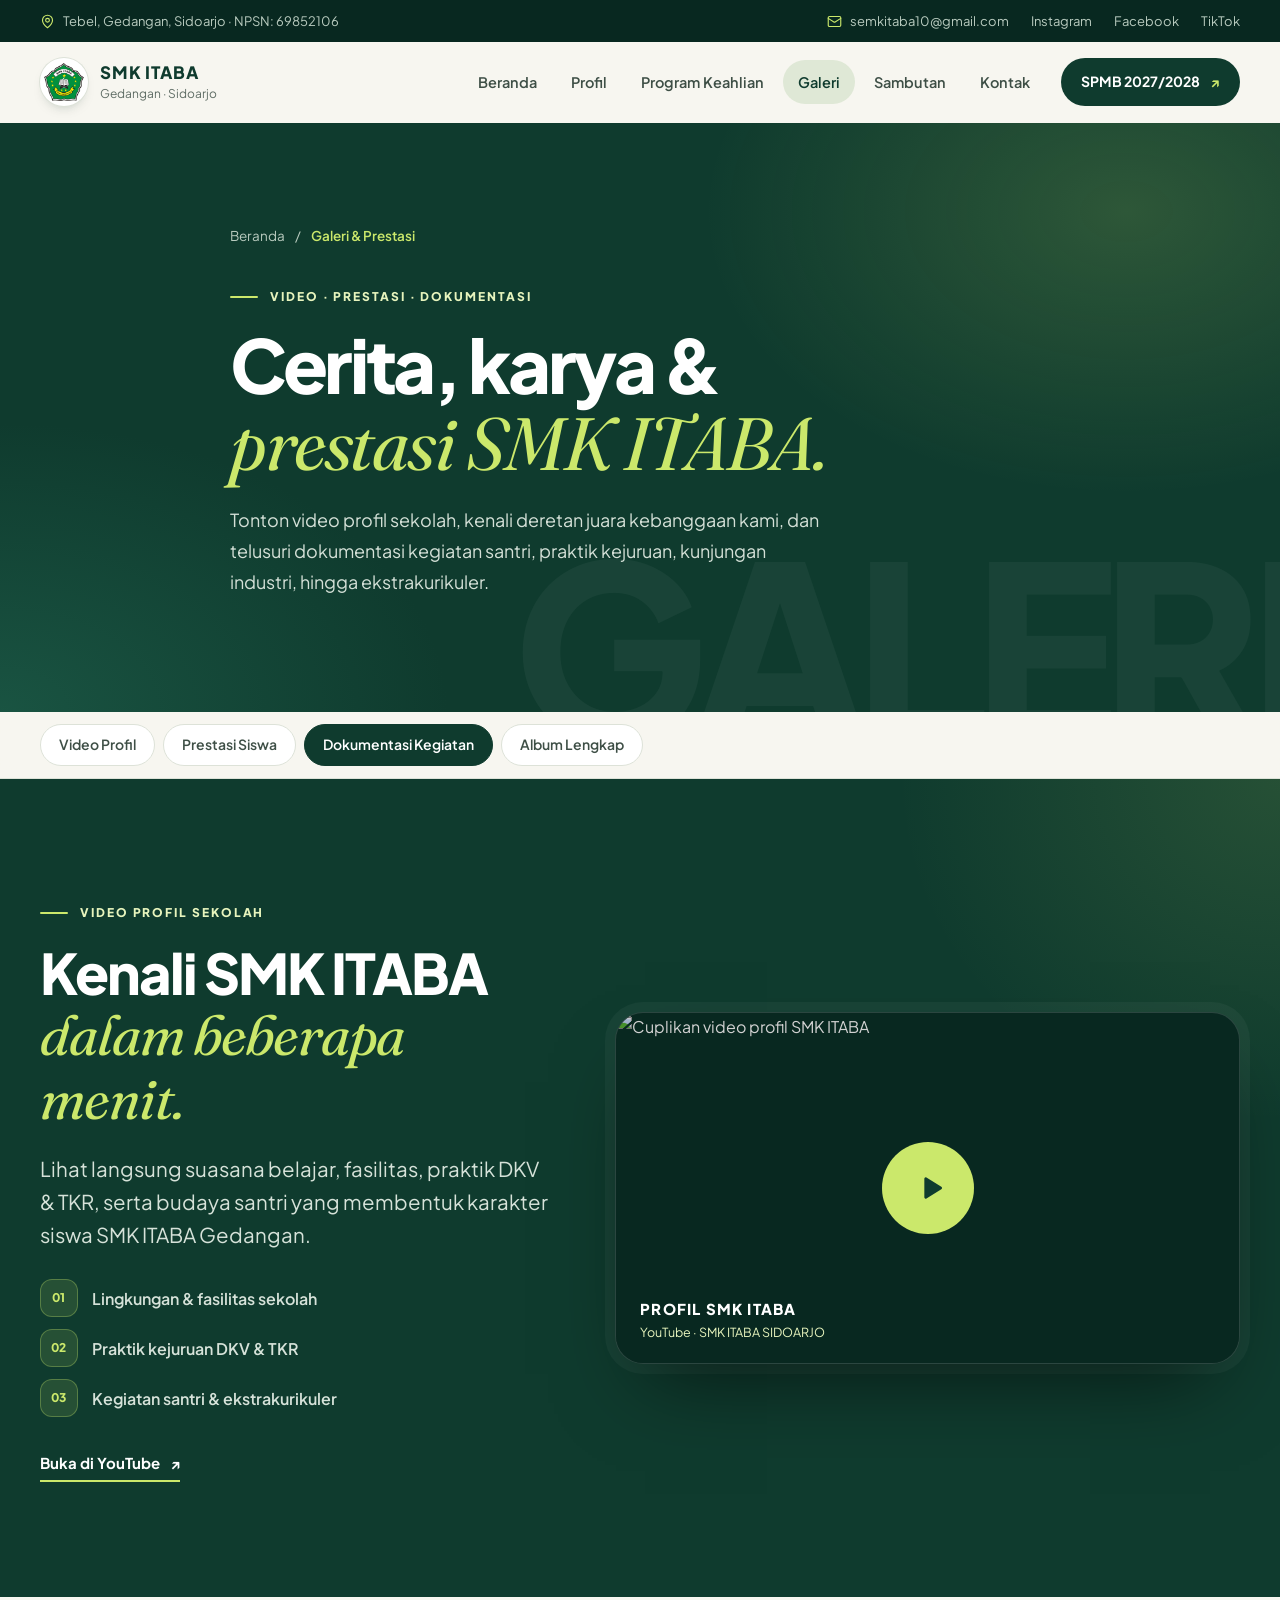
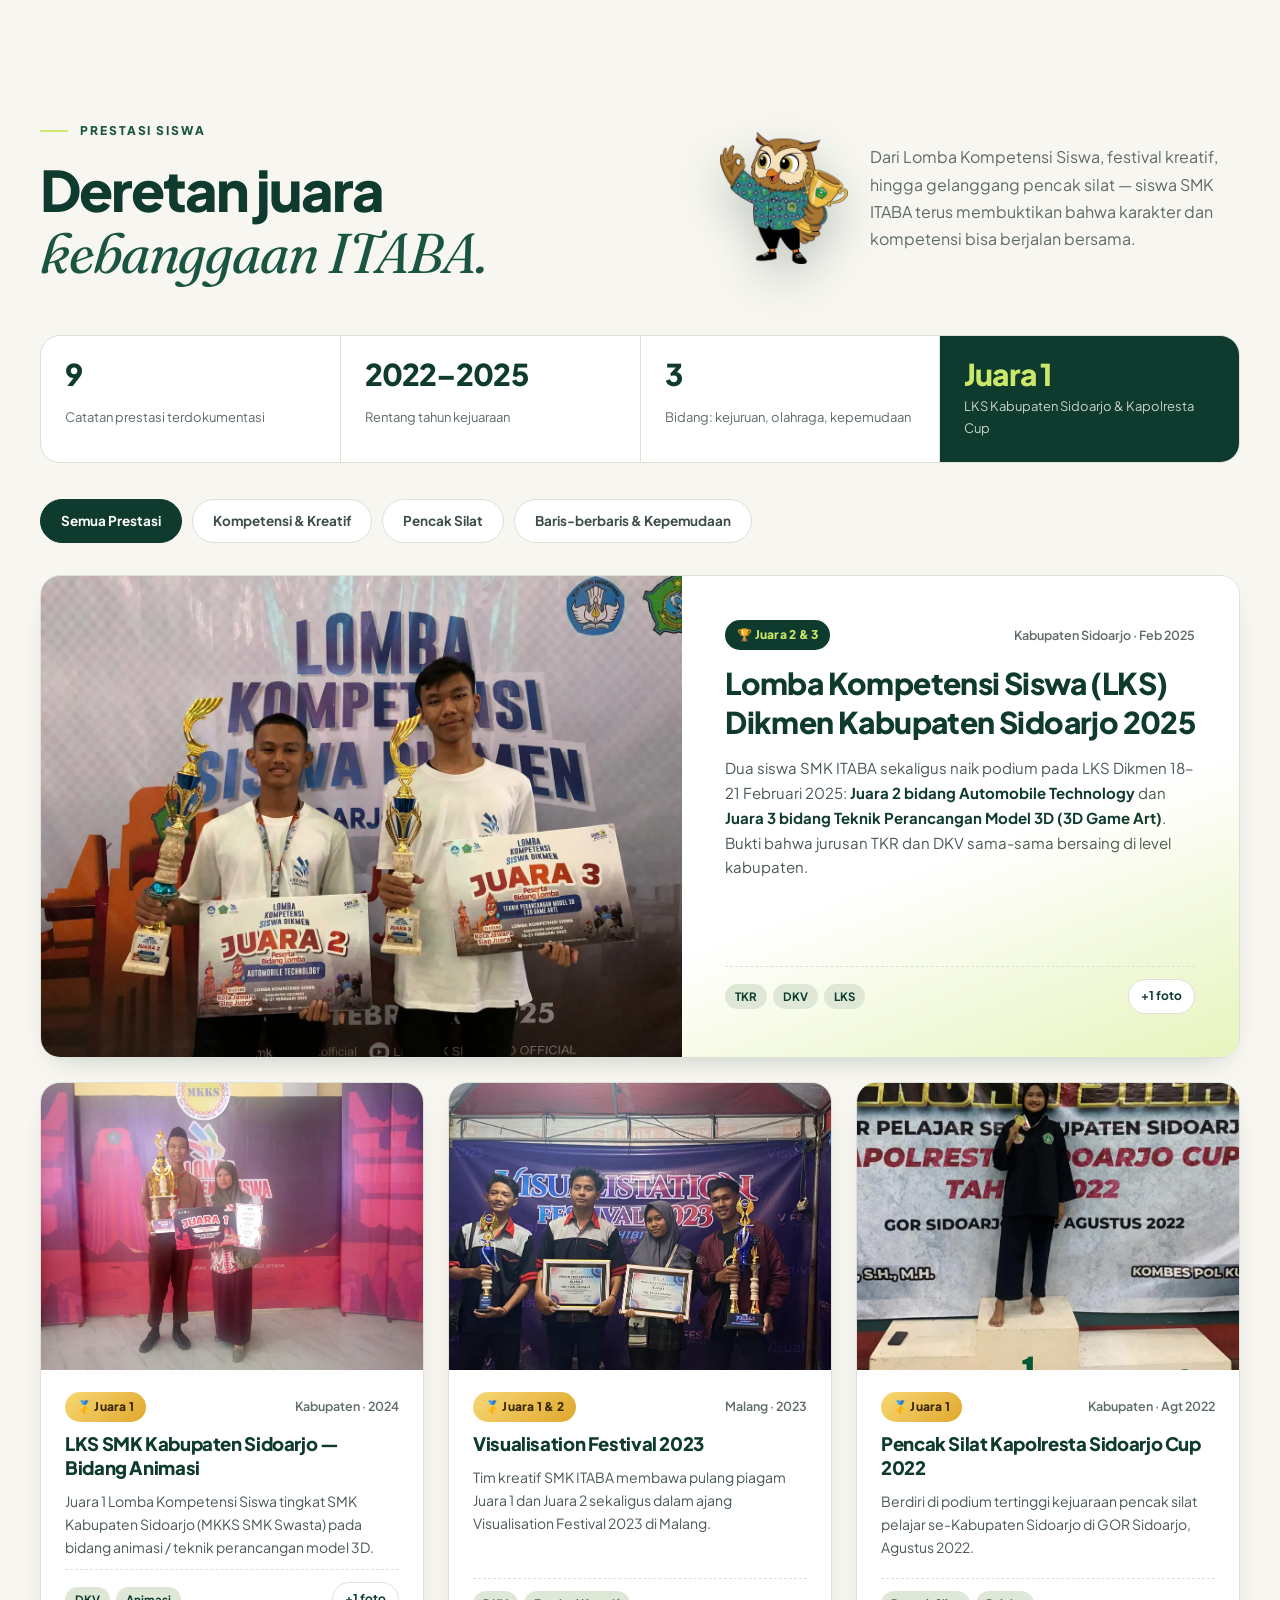
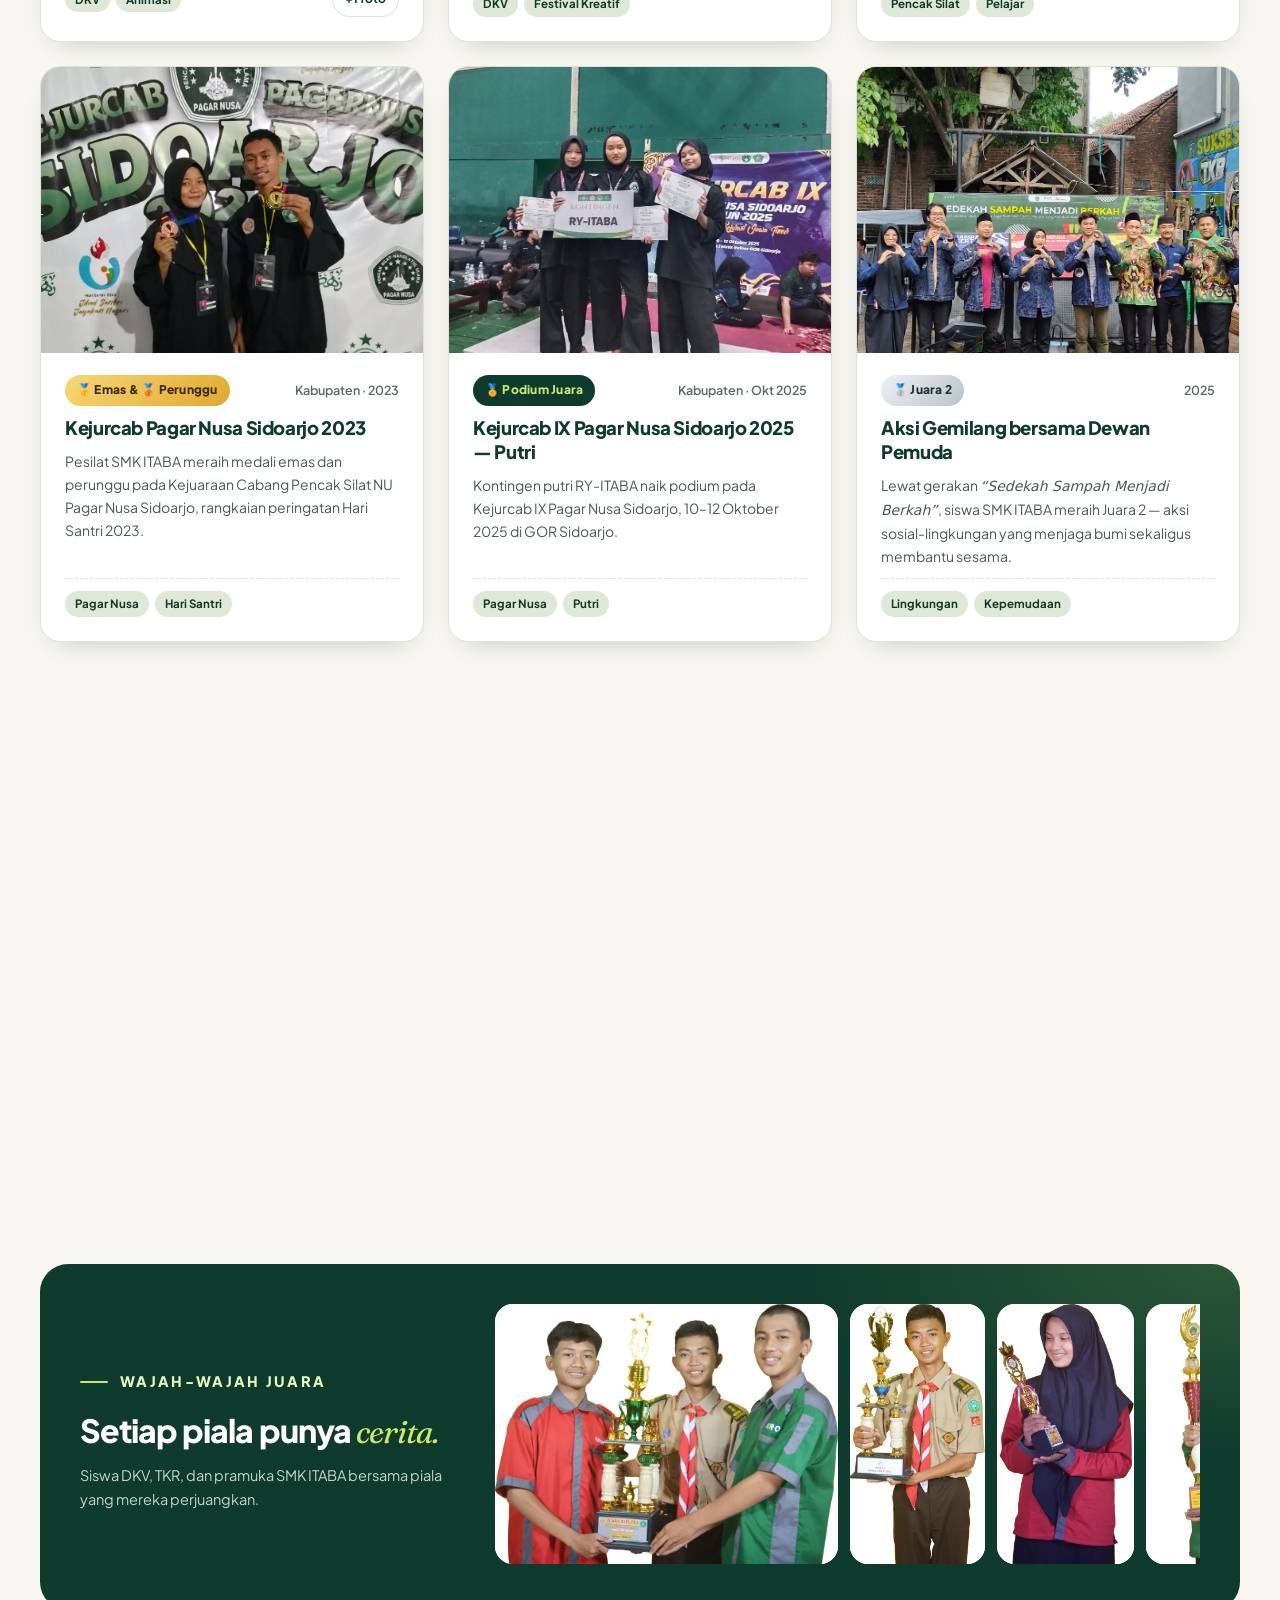
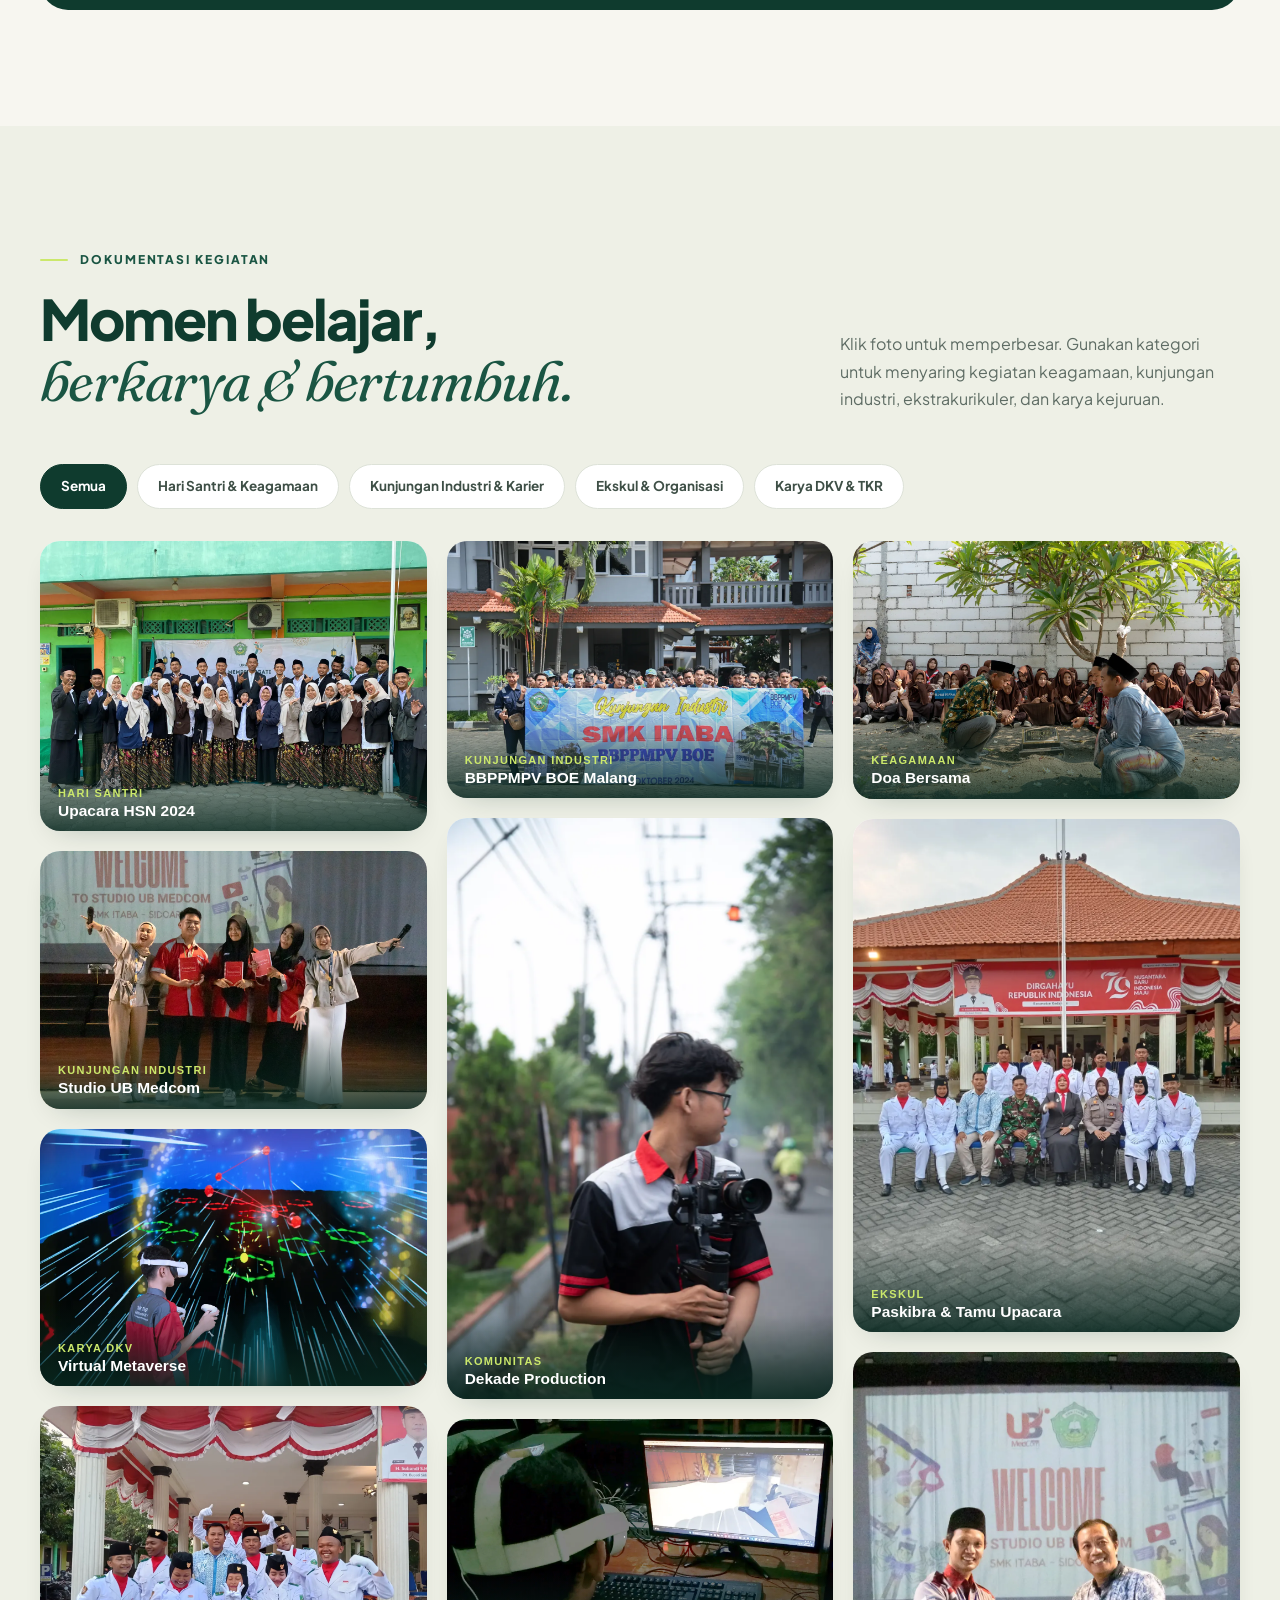
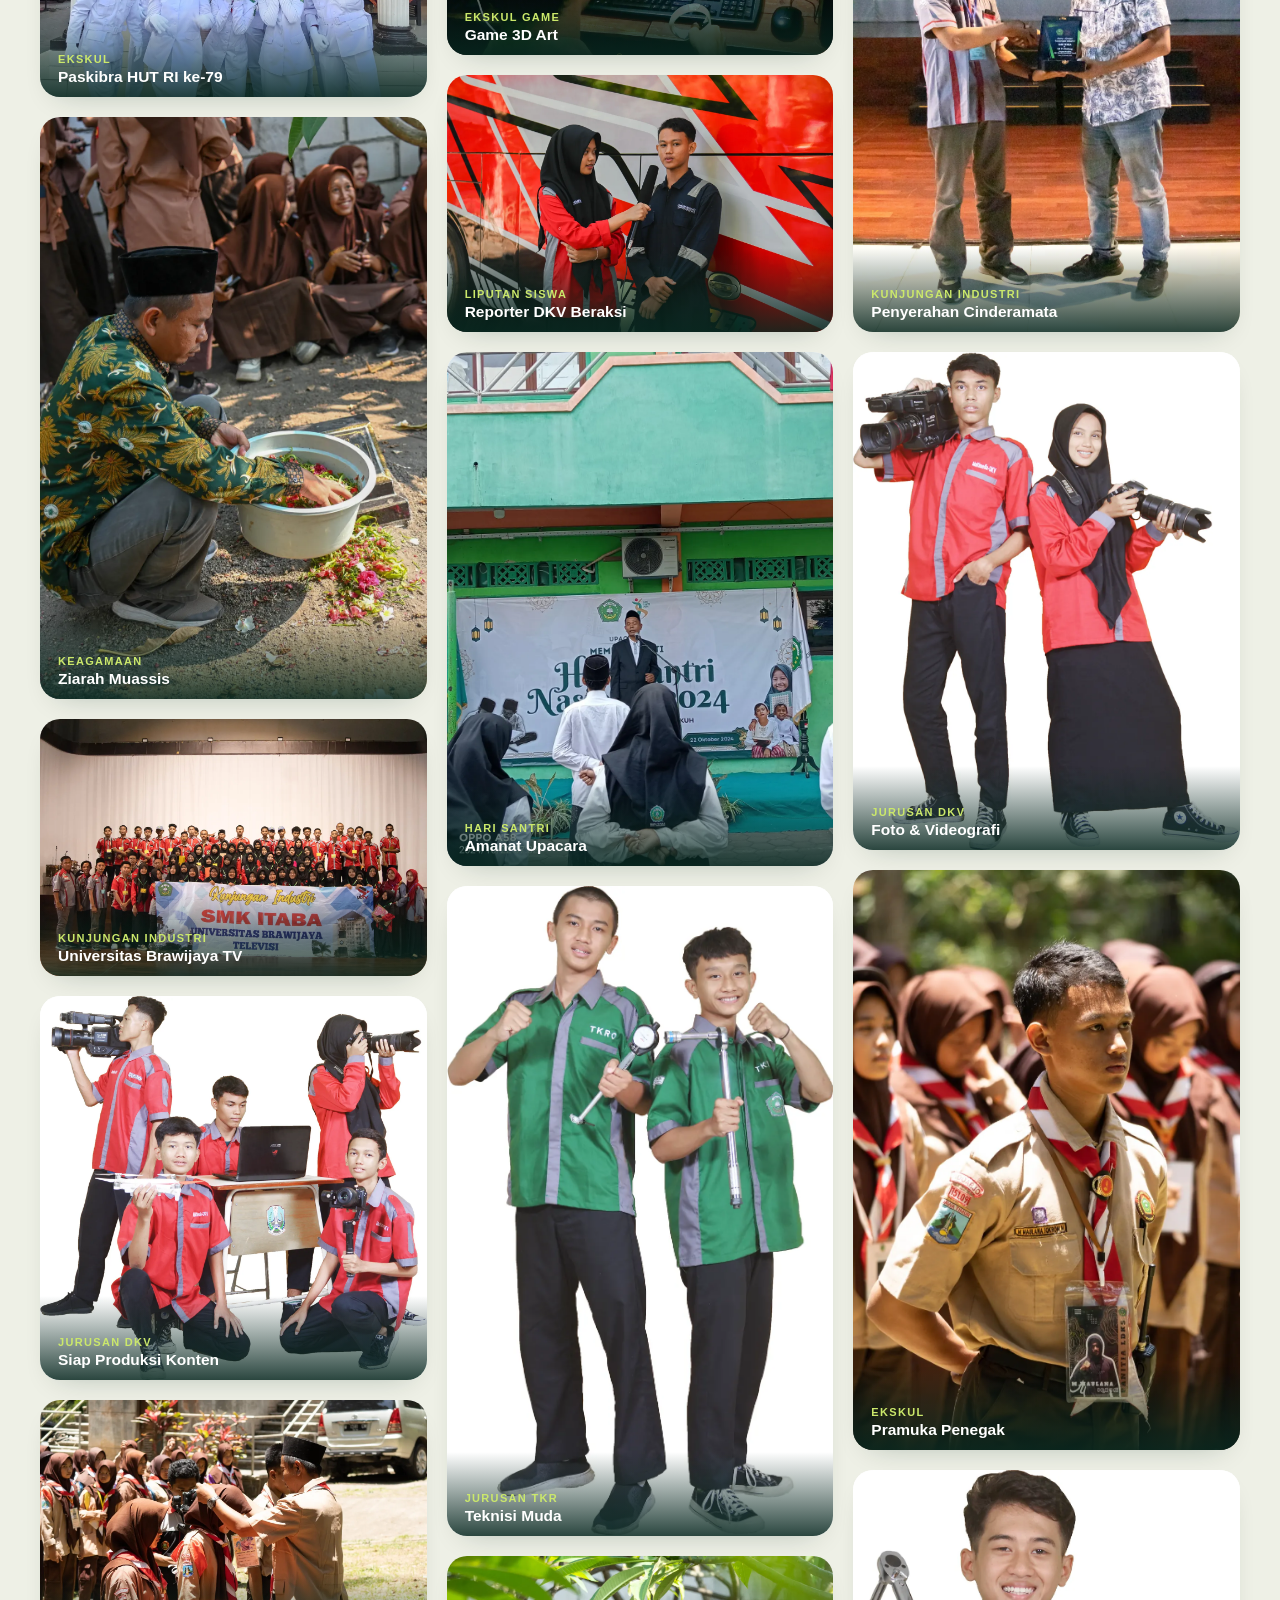
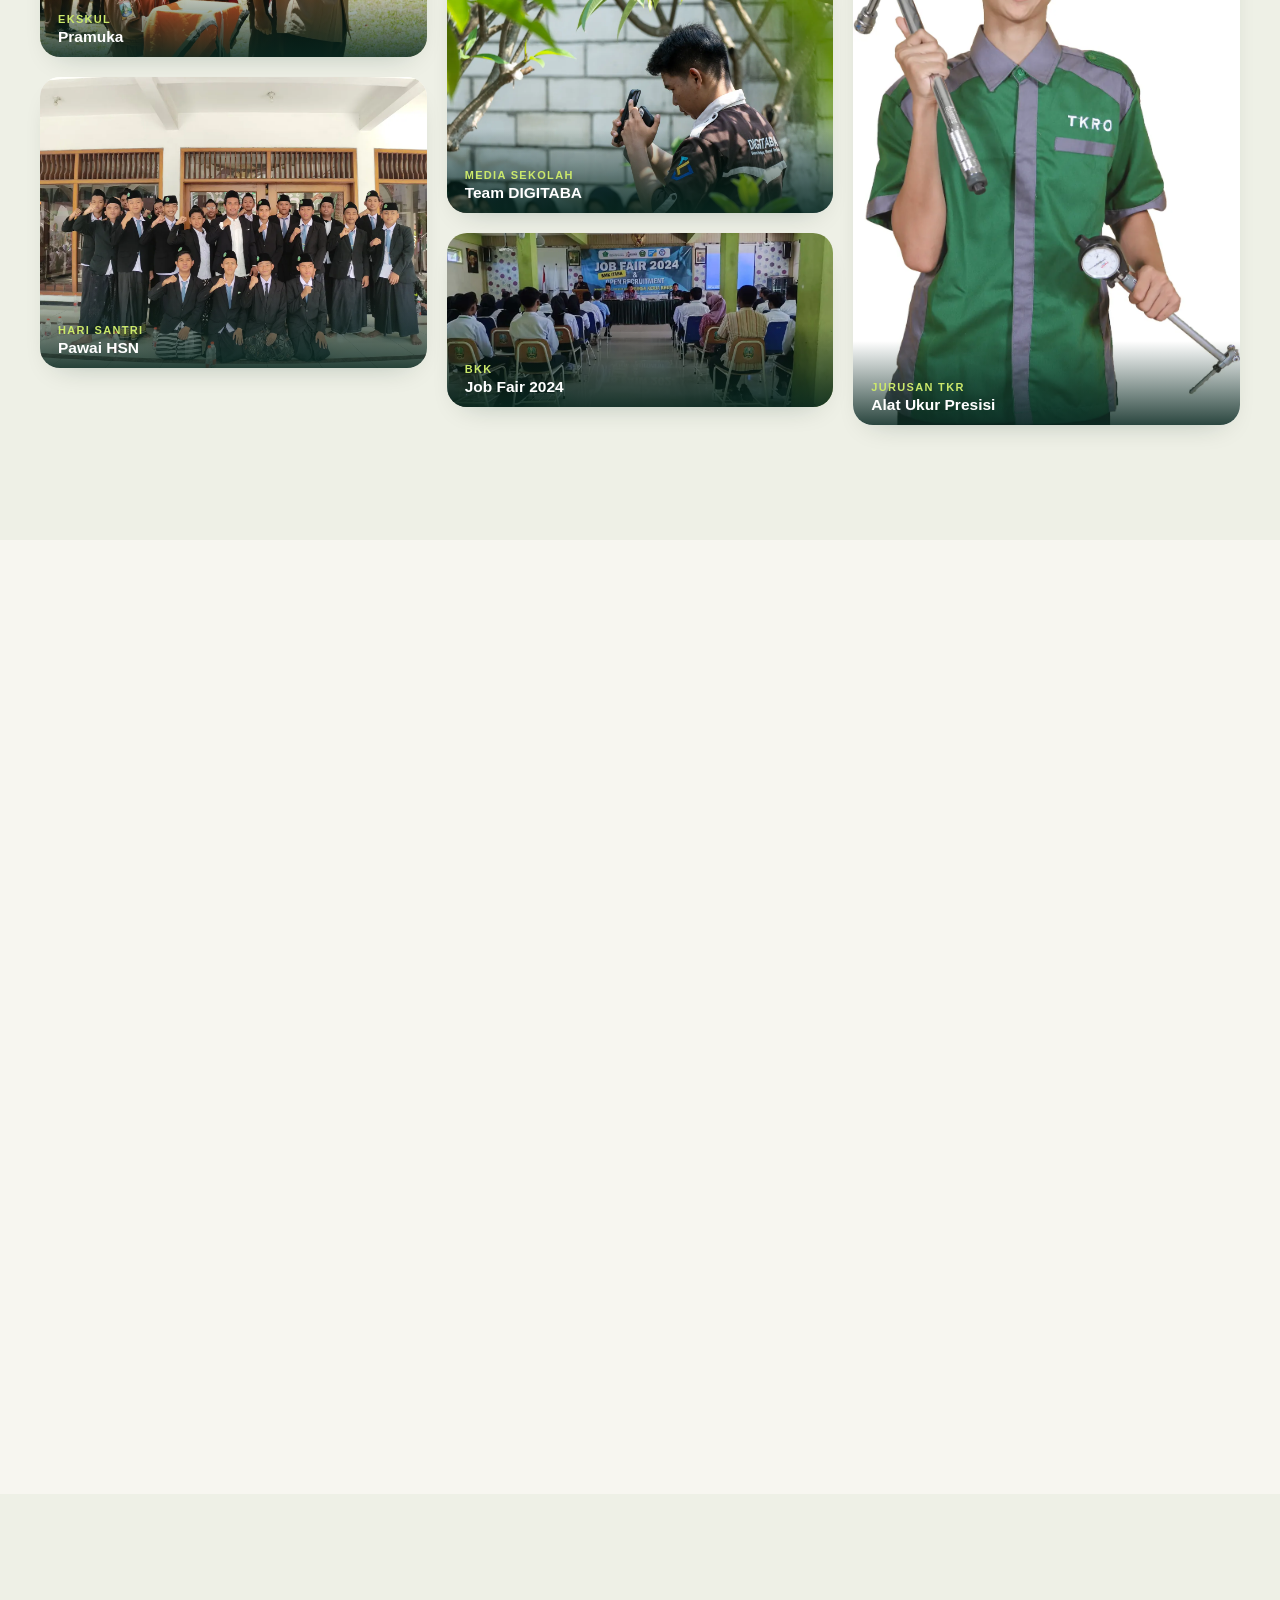
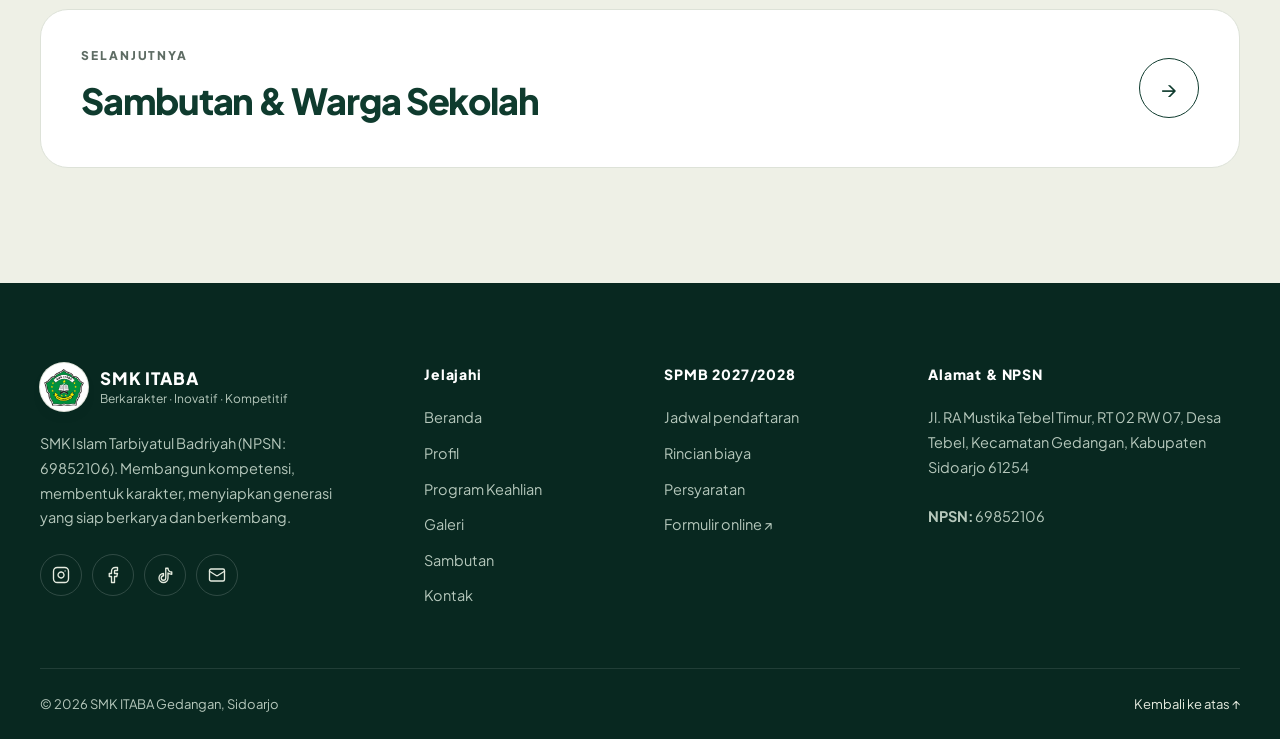
==== commit e78cfd0c: "feat: Video profil YouTube, galeri prestasi siswa berpenjelasan & dokumentasi kegiatan sekolah" ====
--- a/galeri.html
+++ b/galeri.html
@@ -4,15 +4,15 @@
   <meta charset="utf-8">
   <meta name="viewport" content="width=device-width, initial-scale=1">
   <meta name="theme-color" content="#0f3b2e">
-  <meta name="description" content="Pustaka galeri dan dokumentasi kegiatan SMK ITABA Gedangan Sidoarjo. Terintegrasi langsung dengan Instagram resmi @smkitabagedangan.">
-  <title>Pustaka Galeri &amp; Instagram — SMK ITABA Gedangan</title>
+  <meta name="description" content="Video profil, prestasi siswa, dan dokumentasi kegiatan SMK ITABA Gedangan Sidoarjo: juara LKS, pencak silat Pagar Nusa, kunjungan industri, Hari Santri, pramuka, paskibra, dan karya siswa DKV & TKR.">
+  <title>Galeri, Prestasi &amp; Video Profil — SMK ITABA Gedangan</title>
   <link rel="icon" href="assets/img/logo-itaba-256.png" type="image/png">
   <link rel="preconnect" href="https://fonts.googleapis.com">
   <link rel="preconnect" href="https://fonts.gstatic.com" crossorigin>
+  <link rel="preconnect" href="https://i.ytimg.com">
   <link rel="stylesheet" href="styles.css">
   <script>document.documentElement.classList.add('js');</script>
   <script src="script.js" defer></script>
-  <script async src="https://www.instagram.com/embed.js"></script>
 </head>
 <body>
   <a class="skip-link" href="#konten">Lewati ke konten</a>
@@ -51,335 +51,376 @@
   <main id="konten">
     <section class="page-hero" data-watermark="GALERI">
       <div class="container page-hero-inner">
-        <nav class="breadcrumb reveal" aria-label="Breadcrumb"><a href="index.html">Beranda</a><span aria-hidden="true">/</span><span aria-current="page">Pustaka Galeri</span></nav>
-        <p class="eyebrow reveal">Dokumentasi &amp; Media Sosial</p>
-        <h1 class="reveal" data-delay="1">Pustaka galeri<br><em>SMK ITABA.</em></h1>
-        <p class="reveal" data-delay="2">Koleksi dokumentasi visual kegiatan pembelajaran, praktik kejuruan, pembiasaan santri, dan aktivitas sekolah yang terhubung langsung dengan Instagram resmi @smkitabagedangan.</p>
-      </div>
-    </section>
-
-    <section class="section" aria-label="Pustaka Galeri dan Instagram">
+        <nav class="breadcrumb reveal" aria-label="Breadcrumb"><a href="index.html">Beranda</a><span aria-hidden="true">/</span><span aria-current="page">Galeri &amp; Prestasi</span></nav>
+        <p class="eyebrow reveal">Video · Prestasi · Dokumentasi</p>
+        <h1 class="reveal" data-delay="1">Cerita, karya &amp;<br><em>prestasi SMK ITABA.</em></h1>
+        <p class="reveal" data-delay="2">Tonton video profil sekolah, kenali deretan juara kebanggaan kami, dan telusuri dokumentasi kegiatan santri, praktik kejuruan, kunjungan industri, hingga ekstrakurikuler.</p>
+      </div>
+    </section>
+
+    <!-- Sub-navigasi halaman -->
+    <nav class="subnav" aria-label="Bagian halaman galeri">
+      <div class="container subnav-inner">
+        <a href="#video">Video Profil</a>
+        <a href="#prestasi">Prestasi Siswa</a>
+        <a href="#dokumentasi">Dokumentasi Kegiatan</a>
+        <a href="#album">Album Lengkap</a>
+      </div>
+    </nav>
+
+    <!-- ============ VIDEO PROFIL ============ -->
+    <section class="section section--dark on-dark" id="video" aria-labelledby="video-title">
+      <div class="container video-grid">
+        <div class="reveal">
+          <p class="eyebrow">Video Profil Sekolah</p>
+          <h2 id="video-title" class="display">Kenali SMK ITABA<br><em>dalam beberapa menit.</em></h2>
+          <p class="lead">Lihat langsung suasana belajar, fasilitas, praktik DKV &amp; TKR, serta budaya santri yang membentuk karakter siswa SMK ITABA Gedangan.</p>
+          <ul class="video-points">
+            <li><span aria-hidden="true">01</span>Lingkungan &amp; fasilitas sekolah</li>
+            <li><span aria-hidden="true">02</span>Praktik kejuruan DKV &amp; TKR</li>
+            <li><span aria-hidden="true">03</span>Kegiatan santri &amp; ekstrakurikuler</li>
+          </ul>
+          <a class="link-arrow" href="https://youtu.be/oyTe0VfkwF4" target="_blank" rel="noreferrer">Buka di YouTube <span>↗</span></a>
+        </div>
+        <div class="reveal" data-delay="1">
+          <a class="video-facade" id="video-profil" href="https://youtu.be/oyTe0VfkwF4" target="_blank" rel="noreferrer" data-yt="oyTe0VfkwF4" data-title="Video Profil SMK ITABA" aria-label="Putar video profil SMK ITABA">
+            <img src="https://i.ytimg.com/vi/oyTe0VfkwF4/maxresdefault.jpg" alt="Cuplikan video profil SMK ITABA" loading="lazy" width="1280" height="720" onerror="this.onerror=null;this.src='https://i.ytimg.com/vi/oyTe0VfkwF4/hqdefault.jpg'">
+            <span class="video-play" aria-hidden="true"><svg viewBox="0 0 24 24"><path d="M8 5.5v13a1 1 0 0 0 1.5.86l10.5-6.5a1 1 0 0 0 0-1.72L9.5 4.64A1 1 0 0 0 8 5.5Z"/></svg></span>
+            <span class="video-label"><strong>PROFIL SMK ITABA</strong><small>YouTube · SMK ITABA SIDOARJO</small></span>
+          </a>
+        </div>
+      </div>
+    </section>
+
+    <!-- ============ PRESTASI SISWA ============ -->
+    <section class="section" id="prestasi" aria-labelledby="prestasi-title">
       <div class="container">
-        
-        <!-- Instagram Profile Banner -->
-        <div class="ig-profile-banner reveal">
-          <div class="ig-profile-left">
-            <div class="ig-avatar-ring">
-              <div class="ig-avatar-inner">
-                <img src="assets/img/logo-itaba-256.png" alt="Logo SMK ITABA">
+        <div class="section-head prestasi-head">
+          <div class="reveal">
+            <p class="eyebrow">Prestasi Siswa</p>
+            <h2 id="prestasi-title" class="display">Deretan juara<br><em>kebanggaan ITABA.</em></h2>
+          </div>
+          <div class="prestasi-head-side reveal" data-delay="1">
+            <img class="owi-juara" src="assets/img/owi-juara.webp" alt="Owi, maskot SMK ITABA, memegang piala" width="544" height="560" loading="lazy">
+            <p>Dari Lomba Kompetensi Siswa, festival kreatif, hingga gelanggang pencak silat — siswa SMK ITABA terus membuktikan bahwa karakter dan kompetensi bisa berjalan bersama.</p>
+          </div>
+        </div>
+
+        <div class="prestasi-stats reveal">
+          <div><strong>9</strong><span>Catatan prestasi terdokumentasi</span></div>
+          <div><strong>2022–2025</strong><span>Rentang tahun kejuaraan</span></div>
+          <div><strong>3</strong><span>Bidang: kejuruan, olahraga, kepemudaan</span></div>
+          <div class="is-accent"><strong>Juara 1</strong><span>LKS Kabupaten Sidoarjo &amp; Kapolresta Cup</span></div>
+        </div>
+
+        <div class="gallery-filter-tabs reveal" role="group" aria-label="Filter prestasi" data-filter-group="prestasi">
+          <button type="button" class="filter-btn active" data-filter="all" aria-pressed="true">Semua Prestasi</button>
+          <button type="button" class="filter-btn" data-filter="kejuruan" aria-pressed="false">Kompetensi &amp; Kreatif</button>
+          <button type="button" class="filter-btn" data-filter="olahraga" aria-pressed="false">Pencak Silat</button>
+          <button type="button" class="filter-btn" data-filter="kepemudaan" aria-pressed="false">Baris-berbaris &amp; Kepemudaan</button>
+        </div>
+
+        <div class="award-grid" data-filter-items="prestasi">
+
+          <!-- Featured: LKS 2025 -->
+          <article class="award-card award-card--featured reveal" data-category="kejuruan">
+            <button type="button" class="award-media" data-lightbox="prestasi" data-src="assets/img/prestasi/lks-2025-1.webp" data-caption="Juara 2 Automobile Technology &amp; Juara 3 Teknik Perancangan Model 3D (3D Game Art) — LKS Dikmen Kabupaten Sidoarjo, 18–21 Februari 2025">
+              <img src="assets/img/prestasi/lks-2025-1.webp" alt="Dua siswa SMK ITABA memegang piala Juara 2 dan Juara 3 LKS Dikmen Kabupaten Sidoarjo 2025" width="1400" height="1050" loading="lazy">
+              <span class="award-zoom" aria-hidden="true"><svg class="icon" viewBox="0 0 24 24"><path d="M15 3h6v6M9 21H3v-6M21 3l-7 7M3 21l7-7"/></svg></span>
+            </button>
+            <div class="award-body">
+              <div class="award-meta"><span class="award-rank">🏆 Juara 2 &amp; 3</span><span>Kabupaten Sidoarjo · Feb 2025</span></div>
+              <h3>Lomba Kompetensi Siswa (LKS) Dikmen Kabupaten Sidoarjo 2025</h3>
+              <p>Dua siswa SMK ITABA sekaligus naik podium pada LKS Dikmen 18–21 Februari 2025: <strong>Juara 2 bidang Automobile Technology</strong> dan <strong>Juara 3 bidang Teknik Perancangan Model 3D (3D Game Art)</strong>. Bukti bahwa jurusan TKR dan DKV sama-sama bersaing di level kabupaten.</p>
+              <div class="award-foot">
+                <div class="award-tags"><span>TKR</span><span>DKV</span><span>LKS</span></div>
+                <button type="button" class="award-more" data-lightbox="prestasi" data-src="assets/img/prestasi/lks-2025-2.webp" data-caption="Foto bersama pembina dan juri LKS Dikmen Kabupaten Sidoarjo 2025">+1 foto</button>
               </div>
             </div>
-            <div class="ig-profile-info">
-              <h2>SMK ITABA Gedangan <span class="ig-badge-verified" title="Akun Resmi">✓</span></h2>
-              <span class="ig-username">@smkitabagedangan</span>
-              <p class="ig-bio">Akun Resmi SMK ITABA Sidoarjo · Berkarakter, Inovatif, Kompetitif · DKV &amp; TKR · Yayasan Al Badriyah Al Mustofa.</p>
-              <div class="ig-profile-stats">
-                <div><strong>902</strong><span>postingan</span></div>
-                <div><strong>1.402</strong><span>pengikut</span></div>
-                <div><strong>152</strong><span>mengikuti</span></div>
+          </article>
+
+          <!-- LKS Animasi 2024 -->
+          <article class="award-card reveal" data-category="kejuruan">
+            <button type="button" class="award-media" data-lightbox="prestasi" data-src="assets/img/prestasi/lks-animasi-2024-2.webp" data-caption="Juara 1 LKS SMK Kabupaten Sidoarjo bidang Animasi (Teknik Perancangan Model 3D), 2024 — bersama guru pembimbing">
+              <img src="assets/img/prestasi/lks-animasi-2024-2.webp" alt="Siswa SMK ITABA memegang piala Juara 1 LKS bidang animasi bersama guru pembimbing" width="1400" height="1050" loading="lazy">
+              <span class="award-zoom" aria-hidden="true"><svg class="icon" viewBox="0 0 24 24"><path d="M15 3h6v6M9 21H3v-6M21 3l-7 7M3 21l7-7"/></svg></span>
+            </button>
+            <div class="award-body">
+              <div class="award-meta"><span class="award-rank award-rank--gold">🥇 Juara 1</span><span>Kabupaten · 2024</span></div>
+              <h3>LKS SMK Kabupaten Sidoarjo — Bidang Animasi</h3>
+              <p>Juara 1 Lomba Kompetensi Siswa tingkat SMK Kabupaten Sidoarjo (MKKS SMK Swasta) pada bidang animasi / teknik perancangan model 3D.</p>
+              <div class="award-foot">
+                <div class="award-tags"><span>DKV</span><span>Animasi</span></div>
+                <button type="button" class="award-more" data-lightbox="prestasi" data-src="assets/img/prestasi/lks-animasi-2024-1.webp" data-caption="Juara 1 LKS bidang Animasi 2024 — piala, piagam, dan sertifikat juara">+1 foto</button>
               </div>
             </div>
-          </div>
-          <div class="ig-profile-actions">
-            <a class="btn btn-instagram" href="https://instagram.com/smkitabagedangan" target="_blank" rel="noreferrer">
-              <svg class="icon" viewBox="0 0 24 24" aria-hidden="true"><rect width="20" height="20" x="2" y="2" rx="5"/><path d="M16 11.37A4 4 0 1 1 12.63 8 4 4 0 0 1 16 11.37z"/><path d="M17.5 6.5h.01"/></svg>
-              Kunjungi Instagram <span class="arrow">↗</span>
-            </a>
-          </div>
-        </div>
-
-        <!-- Story Highlights (Sorotan Cerita) -->
-        <div class="ig-story-bar reveal">
-          <a class="ig-story-item" href="https://instagram.com/smkitabagedangan" target="_blank" rel="noreferrer" title="Lihat sorotan DKV di Instagram">
-            <div class="ig-story-ring"><div class="ig-story-avatar"><img src="assets/img/arifin.webp" alt="DKV"></div></div>
-            <span class="ig-story-label">DKV Studio</span>
-          </a>
-          <a class="ig-story-item" href="https://instagram.com/smkitabagedangan" target="_blank" rel="noreferrer" title="Lihat sorotan Bengkel TKR di Instagram">
-            <div class="ig-story-ring"><div class="ig-story-avatar"><img src="assets/img/kunto-wibisono.webp" alt="TKR"></div></div>
-            <span class="ig-story-label">Bengkel TKR</span>
-          </a>
-          <a class="ig-story-item" href="https://instagram.com/smkitabagedangan" target="_blank" rel="noreferrer" title="Lihat sorotan Magang Jepang di Instagram">
-            <div class="ig-story-ring"><div class="ig-story-avatar"><img src="assets/img/bambang-purwanto.webp" alt="Jepang"></div></div>
-            <span class="ig-story-label">🇯🇵 Ke Jepang</span>
-          </a>
-          <a class="ig-story-item" href="https://instagram.com/smkitabagedangan" target="_blank" rel="noreferrer" title="Lihat sorotan Santri & Dhuha di Instagram">
-            <div class="ig-story-ring"><div class="ig-story-avatar"><img src="assets/img/gedung.webp" alt="Santri"></div></div>
-            <span class="ig-story-label">Santri Dhuha</span>
-          </a>
-          <a class="ig-story-item" href="https://instagram.com/smkitabagedangan" target="_blank" rel="noreferrer" title="Lihat sorotan Pagar Nusa & Ekskul di Instagram">
-            <div class="ig-story-ring"><div class="ig-story-avatar"><img src="assets/img/muis-lidinillah.webp" alt="Ekskul"></div></div>
-            <span class="ig-story-label">Pagar Nusa</span>
-          </a>
-          <a class="ig-story-item" href="https://instagram.com/smkitabagedangan" target="_blank" rel="noreferrer" title="Lihat sorotan SPMB di Instagram">
-            <div class="ig-story-ring"><div class="ig-story-avatar"><img src="assets/img/lencana-spmb.webp" alt="SPMB" style="background:#0f3b2e;padding:6px;object-fit:contain"></div></div>
-            <span class="ig-story-label">SPMB 27/28</span>
-          </a>
-        </div>
-
-        <!-- Section: Postingan & Reel Instagram Resmi (Termuat Otomatis) -->
-        <div class="section-head reveal" style="margin-top:20px;margin-bottom:20px">
-          <div>
-            <div class="live-pill"><span class="live-dot"></span> Live Instagram Feed — Termuat Otomatis</div>
-            <h2 class="display" style="font-size:clamp(26px,3vw,38px)">Postingan &amp; video <em>tersemat langsung.</em></h2>
-          </div>
-          <p>Seluruh postingan dan reel resmi di bawah ini termuat otomatis dari Instagram resmi <strong>@smkitabagedangan</strong> tanpa perlu input atau reload manual.</p>
-        </div>
-
-        <!-- Visual Instagram Feed Grid (Auto-rendered Feed with Real Photos & Interactive Actions) -->
-        <div class="ig-feed-grid">
-          
-          <!-- Post 1: Magang Jepang -->
-          <article class="ig-post-card reveal">
-            <header class="ig-post-header">
-              <a class="ig-post-user" href="https://instagram.com/smkitabagedangan" target="_blank" rel="noreferrer">
-                <div class="ig-post-avatar"><img src="assets/img/logo-itaba-256.png" alt="Avatar ITABA"></div>
-                <div>
-                  <strong class="ig-post-username">smkitabagedangan <span class="ig-badge-verified" style="width:14px;height:14px;font-size:9px" title="Akun Resmi">✓</span></strong>
-                  <span class="ig-post-loc">Tebel, Gedangan · Sidoarjo</span>
-                </div>
-              </a>
-              <a href="https://instagram.com/smkitabagedangan" target="_blank" rel="noreferrer" style="color:var(--muted);text-decoration:none;font-weight:bold" title="Opsi post">•••</a>
-            </header>
-            <a class="ig-post-photo" href="https://instagram.com/smkitabagedangan" target="_blank" rel="noreferrer">
-              <img src="assets/img/bambang-purwanto.webp" alt="Pelepasan Siswa Kerja ke Jepang SMK ITABA" loading="lazy">
-              <span class="ig-post-badge-type">🇯🇵 Magang Jepang</span>
-            </a>
-            <div class="ig-post-actions">
-              <div class="ig-post-actions-left">
-                <button type="button" class="ig-action-btn" aria-label="Suka postingan" title="Suka"><svg class="icon" viewBox="0 0 24 24" aria-hidden="true" style="width:22px;height:22px"><path d="M19 14c1.49-1.46 3-3.21 3-5.5A5.5 5.5 0 0 0 16.5 3c-1.76 0-3 .5-4.5 2-1.5-1.5-2.74-2-4.5-2A5.5 5.5 0 0 0 2 8.5c0 2.3 1.5 4.05 3 5.5l7 7Z"/></svg></button>
-                <button type="button" class="ig-action-btn" aria-label="Komentar" title="Komentar"><svg class="icon" viewBox="0 0 24 24" aria-hidden="true" style="width:22px;height:22px"><path d="M21 15a2 2 0 0 1-2 2H7l-4 4V5a2 2 0 0 1 2-2h14a2 2 0 0 1 2 2z"/></svg></button>
-                <a href="https://instagram.com/smkitabagedangan" target="_blank" rel="noreferrer" class="ig-action-btn" aria-label="Bagikan" title="Bagikan"><svg class="icon" viewBox="0 0 24 24" aria-hidden="true" style="width:22px;height:22px"><line x1="22" y1="2" x2="11" y2="13"/><polygon points="22 2 15 22 11 13 2 9 22 2"/></svg></a>
-              </div>
-              <button type="button" class="ig-action-btn" aria-label="Simpan" title="Simpan"><svg class="icon" viewBox="0 0 24 24" aria-hidden="true" style="width:22px;height:22px"><path d="m19 21-7-4-7 4V5a2 2 0 0 1 2-2h10a2 2 0 0 1 2 2v16z"/></svg></button>
-            </div>
-            <div class="ig-post-body">
-              <div>
-                <div class="ig-post-likes">194 suka</div>
-                <p class="ig-post-caption"><strong>smkitabagedangan</strong> Apresiasi &amp; pelepasan siswa SMK ITABA yang diterima bekerja &amp; magang ke Jepang bersama LPK Hamaren &amp; PT Nippon Aqua. Membuka gerbang karier global bagi generasi muda Sidoarjo! 🎌✨</p>
-              </div>
-              <div class="ig-post-footer">
-                <span class="ig-post-time">3 hari yang lalu</span>
-                <a class="ig-post-link" href="https://instagram.com/smkitabagedangan" target="_blank" rel="noreferrer">Lihat di Instagram ↗</a>
-              </div>
-            </div>
-          </article>
-
-          <!-- Post 2: DKV & Kreatif -->
-          <article class="ig-post-card reveal" data-delay="1">
-            <header class="ig-post-header">
-              <a class="ig-post-user" href="https://instagram.com/smkitabagedangan" target="_blank" rel="noreferrer">
-                <div class="ig-post-avatar"><img src="assets/img/logo-itaba-256.png" alt="Avatar ITABA"></div>
-                <div>
-                  <strong class="ig-post-username">smkitabagedangan <span class="ig-badge-verified" style="width:14px;height:14px;font-size:9px" title="Akun Resmi">✓</span></strong>
-                  <span class="ig-post-loc">Tebel, Gedangan · Sidoarjo</span>
-                </div>
-              </a>
-              <a href="https://instagram.com/smkitabagedangan" target="_blank" rel="noreferrer" style="color:var(--muted);text-decoration:none;font-weight:bold" title="Opsi post">•••</a>
-            </header>
-            <a class="ig-post-photo" href="https://instagram.com/smkitabagedangan" target="_blank" rel="noreferrer">
-              <img src="assets/img/arifin.webp" alt="Praktik Siswa DKV Multimedia SMK ITABA" loading="lazy">
-              <span class="ig-post-badge-type">🎨 DKV Kreatif</span>
-            </a>
-            <div class="ig-post-actions">
-              <div class="ig-post-actions-left">
-                <button type="button" class="ig-action-btn" aria-label="Suka postingan" title="Suka"><svg class="icon" viewBox="0 0 24 24" aria-hidden="true" style="width:22px;height:22px"><path d="M19 14c1.49-1.46 3-3.21 3-5.5A5.5 5.5 0 0 0 16.5 3c-1.76 0-3 .5-4.5 2-1.5-1.5-2.74-2-4.5-2A5.5 5.5 0 0 0 2 8.5c0 2.3 1.5 4.05 3 5.5l7 7Z"/></svg></button>
-                <button type="button" class="ig-action-btn" aria-label="Komentar" title="Komentar"><svg class="icon" viewBox="0 0 24 24" aria-hidden="true" style="width:22px;height:22px"><path d="M21 15a2 2 0 0 1-2 2H7l-4 4V5a2 2 0 0 1 2-2h14a2 2 0 0 1 2 2z"/></svg></button>
-                <a href="https://instagram.com/smkitabagedangan" target="_blank" rel="noreferrer" class="ig-action-btn" aria-label="Bagikan" title="Bagikan"><svg class="icon" viewBox="0 0 24 24" aria-hidden="true" style="width:22px;height:22px"><line x1="22" y1="2" x2="11" y2="13"/><polygon points="22 2 15 22 11 13 2 9 22 2"/></svg></a>
-              </div>
-              <button type="button" class="ig-action-btn" aria-label="Simpan" title="Simpan"><svg class="icon" viewBox="0 0 24 24" aria-hidden="true" style="width:22px;height:22px"><path d="m19 21-7-4-7 4V5a2 2 0 0 1 2-2h10a2 2 0 0 1 2 2v16z"/></svg></button>
-            </div>
-            <div class="ig-post-body">
-              <div>
-                <div class="ig-post-likes">158 suka</div>
-                <p class="ig-post-caption"><strong>smkitabagedangan</strong> Suasana berkarya siswa Desain Komunikasi Visual (DKV) di Lab Multimedia Full AC. Mulai dari editing video, desain 2D/3D, hingga live podcast kejuruan! 🎬📸</p>
-              </div>
-              <div class="ig-post-footer">
-                <span class="ig-post-time">5 hari yang lalu</span>
-                <a class="ig-post-link" href="https://instagram.com/smkitabagedangan" target="_blank" rel="noreferrer">Lihat di Instagram ↗</a>
-              </div>
-            </div>
-          </article>
-
-          <!-- Post 3: Karakter Santri & Ibadah Pagi -->
-          <article class="ig-post-card reveal" data-delay="2">
-            <header class="ig-post-header">
-              <a class="ig-post-user" href="https://instagram.com/smkitabagedangan" target="_blank" rel="noreferrer">
-                <div class="ig-post-avatar"><img src="assets/img/logo-itaba-256.png" alt="Avatar ITABA"></div>
-                <div>
-                  <strong class="ig-post-username">smkitabagedangan <span class="ig-badge-verified" style="width:14px;height:14px;font-size:9px" title="Akun Resmi">✓</span></strong>
-                  <span class="ig-post-loc">Tebel, Gedangan · Sidoarjo</span>
-                </div>
-              </a>
-              <a href="https://instagram.com/smkitabagedangan" target="_blank" rel="noreferrer" style="color:var(--muted);text-decoration:none;font-weight:bold" title="Opsi post">•••</a>
-            </header>
-            <a class="ig-post-photo" href="https://instagram.com/smkitabagedangan" target="_blank" rel="noreferrer">
-              <img src="assets/img/gedung.webp" alt="Sholat Dhuha Santri SMK ITABA" loading="lazy">
-              <span class="ig-post-badge-type">🕌 Pembiasaan Santri</span>
-            </a>
-            <div class="ig-post-actions">
-              <div class="ig-post-actions-left">
-                <button type="button" class="ig-action-btn" aria-label="Suka postingan" title="Suka"><svg class="icon" viewBox="0 0 24 24" aria-hidden="true" style="width:22px;height:22px"><path d="M19 14c1.49-1.46 3-3.21 3-5.5A5.5 5.5 0 0 0 16.5 3c-1.76 0-3 .5-4.5 2-1.5-1.5-2.74-2-4.5-2A5.5 5.5 0 0 0 2 8.5c0 2.3 1.5 4.05 3 5.5l7 7Z"/></svg></button>
-                <button type="button" class="ig-action-btn" aria-label="Komentar" title="Komentar"><svg class="icon" viewBox="0 0 24 24" aria-hidden="true" style="width:22px;height:22px"><path d="M21 15a2 2 0 0 1-2 2H7l-4 4V5a2 2 0 0 1 2-2h14a2 2 0 0 1 2 2z"/></svg></button>
-                <a href="https://instagram.com/smkitabagedangan" target="_blank" rel="noreferrer" class="ig-action-btn" aria-label="Bagikan" title="Bagikan"><svg class="icon" viewBox="0 0 24 24" aria-hidden="true" style="width:22px;height:22px"><line x1="22" y1="2" x2="11" y2="13"/><polygon points="22 2 15 22 11 13 2 9 22 2"/></svg></a>
-              </div>
-              <button type="button" class="ig-action-btn" aria-label="Simpan" title="Simpan"><svg class="icon" viewBox="0 0 24 24" aria-hidden="true" style="width:22px;height:22px"><path d="m19 21-7-4-7 4V5a2 2 0 0 1 2-2h10a2 2 0 0 1 2 2v16z"/></svg></button>
-            </div>
-            <div class="ig-post-body">
-              <div>
-                <div class="ig-post-likes">227 suka</div>
-                <p class="ig-post-caption"><strong>smkitabagedangan</strong> Rutinitas pagi santri SMK ITABA: Sholat Dhuha berjamaah dilanjutkan membaca Surat Yasin &amp; Tahlil sebelum bel pertama jam 08.10 WIB. Menata hati sebelum menuntut ilmu. 📖🤲</p>
-              </div>
-              <div class="ig-post-footer">
-                <span class="ig-post-time">1 minggu yang lalu</span>
-                <a class="ig-post-link" href="https://instagram.com/smkitabagedangan" target="_blank" rel="noreferrer">Lihat di Instagram ↗</a>
-              </div>
-            </div>
-          </article>
-
-        </div>
-
-        <!-- Koleksi Dokumentasi Visual -->
-        <div class="section-head reveal" style="margin-top:32px;margin-bottom:20px">
-          <div>
-            <p class="eyebrow">Dokumentasi Terpilih</p>
-            <h2 class="display" style="font-size:clamp(24px,2.8vw,34px)">Koleksi foto kegiatan &amp; <em>lingkungan sekolah.</em></h2>
-          </div>
-          <p>Pilih kategori di bawah untuk menyaring foto kegiatan kejuruan, ibadah santri, ekstrakurikuler, dan sarana belajar.</p>
-        </div>
-
-        <!-- Filter Kategori Galeri -->
-        <div class="gallery-filter-tabs reveal">
-          <button class="filter-btn active" data-filter="all">Semua Dokumentasi</button>
-          <button class="filter-btn" data-filter="kejuruan">Praktik DKV &amp; TKR</button>
-          <button class="filter-btn" data-filter="santri">Karakter &amp; Pembiasaan Pagi</button>
-          <button class="filter-btn" data-filter="ekskul">Ekskul &amp; Komunitas</button>
-          <button class="filter-btn" data-filter="sekolah">Gedung &amp; Lingkungan</button>
-        </div>
-
-        <!-- Gallery Grid (Terhubung ke Instagram @smkitabagedangan) -->
-        <div class="gallery-grid">
-          <!-- Item 1: DKV -->
-          <a class="gallery-item reveal" data-category="kejuruan" href="https://instagram.com/smkitabagedangan" target="_blank" rel="noreferrer">
-            <img src="assets/img/arifin.webp" alt="Praktik Desain Komunikasi Visual DKV" loading="lazy">
-            <div class="gallery-overlay">
-              <span class="gallery-top-badge">DKV Creative</span>
-              <div class="gallery-bottom-content">
-                <strong>Praktik Desain &amp; Multimedia DKV</strong>
-                <p>Siswa mengasah kemampuan desain grafis, software kreatif, dan produksi konten digital di Lab Multimedia Full AC.</p>
-                <div class="gallery-meta">
-                  <span><svg class="icon" viewBox="0 0 24 24" aria-hidden="true"><rect width="20" height="20" x="2" y="2" rx="5"/><path d="M16 11.37A4 4 0 1 1 12.63 8 4 4 0 0 1 16 11.37z"/></svg>@smkitabagedangan</span>
-                  <span>Lihat di IG ↗</span>
-                </div>
-              </div>
-            </div>
-          </a>
-
-          <!-- Item 2: TKR -->
-          <a class="gallery-item reveal" data-delay="1" data-category="kejuruan" href="https://instagram.com/smkitabagedangan" target="_blank" rel="noreferrer">
-            <img src="assets/img/kunto-wibisono.webp" alt="Praktik Bengkel Otomotif TKR" loading="lazy">
-            <div class="gallery-overlay">
-              <span class="gallery-top-badge">TKR Otomotif</span>
-              <div class="gallery-bottom-content">
-                <strong>Praktik Perawatan Mesin di Bengkel TKR</strong>
-                <p>Penerapan K3, kelistrikan kendaraan, diagnosis mesin, dan pembentukan budaya kerja industri otomotif modern.</p>
-                <div class="gallery-meta">
-                  <span><svg class="icon" viewBox="0 0 24 24" aria-hidden="true"><rect width="20" height="20" x="2" y="2" rx="5"/><path d="M16 11.37A4 4 0 1 1 12.63 8 4 4 0 0 1 16 11.37z"/></svg>@smkitabagedangan</span>
-                  <span>Lihat di IG ↗</span>
-                </div>
-              </div>
-            </div>
-          </a>
-
-          <!-- Item 3: Karakter Santri -->
-          <a class="gallery-item reveal" data-delay="2" data-category="santri" href="https://instagram.com/smkitabagedangan" target="_blank" rel="noreferrer">
-            <img src="assets/img/gedung.webp" alt="Pembiasaan Sholat Dhuha dan Yasin Pagi" loading="lazy">
-            <div class="gallery-overlay">
-              <span class="gallery-top-badge">Karakter Santri</span>
-              <div class="gallery-bottom-content">
-                <strong>Pembiasaan Pagi Sholat Dhuha &amp; Yasin</strong>
-                <p>Membina akhlak mulia dan kedisiplinan spiritual setiap pagi sebelum memulai pelajaran jam 08.10 WIB.</p>
-                <div class="gallery-meta">
-                  <span><svg class="icon" viewBox="0 0 24 24" aria-hidden="true"><rect width="20" height="20" x="2" y="2" rx="5"/><path d="M16 11.37A4 4 0 1 1 12.63 8 4 4 0 0 1 16 11.37z"/></svg>@smkitabagedangan</span>
-                  <span>Lihat di IG ↗</span>
-                </div>
-              </div>
-            </div>
-          </a>
-
-          <!-- Item 4: Ekskul -->
-          <a class="gallery-item reveal" data-category="ekskul" href="https://instagram.com/smkitabagedangan" target="_blank" rel="noreferrer">
-            <img src="assets/img/muis-lidinillah.webp" alt="Kegiatan Ekstrakurikuler dan Kesiswaan" loading="lazy">
-            <div class="gallery-overlay">
-              <span class="gallery-top-badge">Ekskul &amp; Prestasi</span>
-              <div class="gallery-bottom-content">
-                <strong>Komunitas Belajar, Futsal &amp; Silat Pagar Nusa</strong>
-                <p>Kegiatan pengembangan minat bakat, kedisiplinan, kepemimpinan kepramukaan, dan kejuaraan olahraga siswa.</p>
-                <div class="gallery-meta">
-                  <span><svg class="icon" viewBox="0 0 24 24" aria-hidden="true"><rect width="20" height="20" x="2" y="2" rx="5"/><path d="M16 11.37A4 4 0 1 1 12.63 8 4 4 0 0 1 16 11.37z"/></svg>@smkitabagedangan</span>
-                  <span>Lihat di IG ↗</span>
-                </div>
-              </div>
-            </div>
-          </a>
-
-          <!-- Item 5: SPMB & Prestasi -->
-          <a class="gallery-item reveal" data-delay="1" data-category="sekolah" href="https://instagram.com/smkitabagedangan" target="_blank" rel="noreferrer">
-            <img src="assets/img/lencana-spmb.webp" alt="Penerimaan Siswa Baru SPMB 2027/2028" loading="lazy" style="background:#0f3b2e;object-fit:contain;padding:24px">
-            <div class="gallery-overlay">
-              <span class="gallery-top-badge">SPMB 27/28</span>
-              <div class="gallery-bottom-content">
-                <strong>Sosialisasi &amp; Pendaftaran Siswa Baru</strong>
-                <p>Dokumentasi sambutan calon siswa baru, pembagian 5 stel seragam siap pakai, dan pelaksanaan MPLS.</p>
-                <div class="gallery-meta">
-                  <span><svg class="icon" viewBox="0 0 24 24" aria-hidden="true"><rect width="20" height="20" x="2" y="2" rx="5"/><path d="M16 11.37A4 4 0 1 1 12.63 8 4 4 0 0 1 16 11.37z"/></svg>@smkitabagedangan</span>
-                  <span>Lihat di IG ↗</span>
-                </div>
-              </div>
-            </div>
-          </a>
-
-          <!-- Item 6: Warga Sekolah -->
-          <a class="gallery-item reveal" data-delay="2" data-category="sekolah" href="https://instagram.com/smkitabagedangan" target="_blank" rel="noreferrer">
-            <img src="assets/img/joko-siswanto.webp" alt="Kepala Sekolah dan Dewan Guru" loading="lazy">
-            <div class="gallery-overlay">
-              <span class="gallery-top-badge">Warga Sekolah</span>
-              <div class="gallery-bottom-content">
-                <strong>Kebersamaan Guru &amp; Tenaga Kependidikan</strong>
-                <p>Rapat koordinasi mutu kurikulum, peningkatan sarana sekolah, dan pembinaan karakter peserta didik.</p>
-                <div class="gallery-meta">
-                  <span><svg class="icon" viewBox="0 0 24 24" aria-hidden="true"><rect width="20" height="20" x="2" y="2" rx="5"/><path d="M16 11.37A4 4 0 1 1 12.63 8 4 4 0 0 1 16 11.37z"/></svg>@smkitabagedangan</span>
-                  <span>Lihat di IG ↗</span>
-                </div>
-              </div>
-            </div>
-          </a>
-        </div>
-
-        <!-- Collapsible Manual Embed Tool (Khusus jika ingin mencoba link custom) -->
-        <div class="embed-tool-card reveal">
-          <button type="button" class="accordion-toggle" id="toggle-manual-embed" aria-expanded="false" aria-controls="manual-embed-panel">
-            <span>➕ Punya postingan Instagram lain yang ingin disematkan? (Alat Semat Manual)</span>
-            <span class="toggle-icon">↓</span>
-          </button>
-          <div class="accordion-panel" id="manual-embed-panel">
-            <div class="embed-tool-head">
-              <p>Masukkan tautan URL postingan, foto, atau reel dari Instagram resmi untuk merender embed tambahannya secara instan.</p>
-            </div>
-            <div class="embed-input-row">
-              <input type="url" id="ig-url-input" placeholder="Tempel URL Instagram (contoh: https://www.instagram.com/p/C_.../)" value="https://www.instagram.com/smkitabagedangan/">
-              <button type="button" class="btn btn-primary" id="btn-embed-ig">
-                Sematkan Post <span class="arrow">↓</span>
-              </button>
-            </div>
-            <div class="embed-output-container" id="ig-embed-target">
-              <div class="embed-empty-state">
-                <svg viewBox="0 0 24 24" fill="none" stroke="currentColor" stroke-width="1.8"><rect width="20" height="20" x="2" y="2" rx="5"/><path d="M16 11.37A4 4 0 1 1 12.63 8 4 4 0 0 1 16 11.37z"/><path d="M17.5 6.5h.01"/></svg>
-                <p>Hasil embed postingan baru akan muncul di sini setelah Anda mengklik tombol Sematkan Post.</p>
-              </div>
-            </div>
-          </div>
-        </div>
-
+          </article>
+
+          <!-- Visualisation Festival 2023 -->
+          <article class="award-card reveal" data-delay="1" data-category="kejuruan">
+            <button type="button" class="award-media" data-lightbox="prestasi" data-src="assets/img/prestasi/visualisation-fest-2023.webp" data-caption="Juara 1 &amp; Juara 2 Visualisation Festival 2023, Malang">
+              <img src="assets/img/prestasi/visualisation-fest-2023.webp" alt="Empat siswa SMK ITABA membawa piala dan piagam Visualisation Festival 2023" width="1400" height="788" loading="lazy">
+              <span class="award-zoom" aria-hidden="true"><svg class="icon" viewBox="0 0 24 24"><path d="M15 3h6v6M9 21H3v-6M21 3l-7 7M3 21l7-7"/></svg></span>
+            </button>
+            <div class="award-body">
+              <div class="award-meta"><span class="award-rank award-rank--gold">🥇 Juara 1 &amp; 2</span><span>Malang · 2023</span></div>
+              <h3>Visualisation Festival 2023</h3>
+              <p>Tim kreatif SMK ITABA membawa pulang piagam Juara 1 dan Juara 2 sekaligus dalam ajang Visualisation Festival 2023 di Malang.</p>
+              <div class="award-foot"><div class="award-tags"><span>DKV</span><span>Festival Kreatif</span></div></div>
+            </div>
+          </article>
+
+          <!-- Silat Kapolresta Cup 2022 -->
+          <article class="award-card reveal" data-category="olahraga">
+            <button type="button" class="award-media" data-lightbox="prestasi" data-src="assets/img/prestasi/silat-kapolresta-2022.webp" data-caption="Juara 1 Pencak Silat Pelajar se-Kabupaten Sidoarjo — Kapolresta Sidoarjo Cup 2022, GOR Sidoarjo">
+              <img src="assets/img/prestasi/silat-kapolresta-2022.webp" alt="Pesilat putri SMK ITABA berdiri di podium juara 1 Kapolresta Sidoarjo Cup 2022" width="907" height="848" loading="lazy" style="object-position:center 20%">
+              <span class="award-zoom" aria-hidden="true"><svg class="icon" viewBox="0 0 24 24"><path d="M15 3h6v6M9 21H3v-6M21 3l-7 7M3 21l7-7"/></svg></span>
+            </button>
+            <div class="award-body">
+              <div class="award-meta"><span class="award-rank award-rank--gold">🥇 Juara 1</span><span>Kabupaten · Agt 2022</span></div>
+              <h3>Pencak Silat Kapolresta Sidoarjo Cup 2022</h3>
+              <p>Berdiri di podium tertinggi kejuaraan pencak silat pelajar se-Kabupaten Sidoarjo di GOR Sidoarjo, Agustus 2022.</p>
+              <div class="award-foot"><div class="award-tags"><span>Pencak Silat</span><span>Pelajar</span></div></div>
+            </div>
+          </article>
+
+          <!-- Kejurcab Pagar Nusa 2023 -->
+          <article class="award-card reveal" data-delay="1" data-category="olahraga">
+            <button type="button" class="award-media" data-lightbox="prestasi" data-src="assets/img/prestasi/silat-kejurcab-2023.webp" data-caption="Medali emas &amp; perunggu — Kejurcab Pencak Silat NU Pagar Nusa Sidoarjo 2023">
+              <img src="assets/img/prestasi/silat-kejurcab-2023.webp" alt="Dua pesilat SMK ITABA menunjukkan medali emas dan perunggu Kejurcab Pagar Nusa Sidoarjo 2023" width="960" height="1280" loading="lazy" style="object-position:center 45%">
+              <span class="award-zoom" aria-hidden="true"><svg class="icon" viewBox="0 0 24 24"><path d="M15 3h6v6M9 21H3v-6M21 3l-7 7M3 21l7-7"/></svg></span>
+            </button>
+            <div class="award-body">
+              <div class="award-meta"><span class="award-rank award-rank--gold">🥇 Emas &amp; 🥉 Perunggu</span><span>Kabupaten · 2023</span></div>
+              <h3>Kejurcab Pagar Nusa Sidoarjo 2023</h3>
+              <p>Pesilat SMK ITABA meraih medali emas dan perunggu pada Kejuaraan Cabang Pencak Silat NU Pagar Nusa Sidoarjo, rangkaian peringatan Hari Santri 2023.</p>
+              <div class="award-foot"><div class="award-tags"><span>Pagar Nusa</span><span>Hari Santri</span></div></div>
+            </div>
+          </article>
+
+          <!-- Silat putri 2025 -->
+          <article class="award-card reveal" data-delay="2" data-category="olahraga">
+            <button type="button" class="award-media" data-lightbox="prestasi" data-src="assets/img/prestasi/silat-putri-2025.webp" data-caption="Kontingen putri RY-ITABA di podium Kejurcab IX Pagar Nusa Sidoarjo, 10–12 Oktober 2025">
+              <img src="assets/img/prestasi/silat-putri-2025.webp" alt="Tiga pesilat putri kontingen RY-ITABA di podium Kejurcab IX Pagar Nusa Sidoarjo 2025" width="963" height="1280" loading="lazy" style="object-position:center 62%">
+              <span class="award-zoom" aria-hidden="true"><svg class="icon" viewBox="0 0 24 24"><path d="M15 3h6v6M9 21H3v-6M21 3l-7 7M3 21l7-7"/></svg></span>
+            </button>
+            <div class="award-body">
+              <div class="award-meta"><span class="award-rank">🏅 Podium Juara</span><span>Kabupaten · Okt 2025</span></div>
+              <h3>Kejurcab IX Pagar Nusa Sidoarjo 2025 — Putri</h3>
+              <p>Kontingen putri RY-ITABA naik podium pada Kejurcab IX Pagar Nusa Sidoarjo, 10–12 Oktober 2025 di GOR Sidoarjo.</p>
+              <div class="award-foot"><div class="award-tags"><span>Pagar Nusa</span><span>Putri</span></div></div>
+            </div>
+          </article>
+
+          <!-- Aksi Gemilang 2025 -->
+          <article class="award-card reveal" data-category="kepemudaan">
+            <button type="button" class="award-media" data-lightbox="prestasi" data-src="assets/img/prestasi/aksi-gemilang-2025.webp" data-caption="Juara 2 Aksi Gemilang bersama Dewan Pemuda — gerakan “Sedekah Sampah Menjadi Berkah”, 2025">
+              <img src="assets/img/prestasi/aksi-gemilang-2025.webp" alt="Siswa dan guru SMK ITABA di depan banner Sedekah Sampah Menjadi Berkah" width="1400" height="631" loading="lazy">
+              <span class="award-zoom" aria-hidden="true"><svg class="icon" viewBox="0 0 24 24"><path d="M15 3h6v6M9 21H3v-6M21 3l-7 7M3 21l7-7"/></svg></span>
+            </button>
+            <div class="award-body">
+              <div class="award-meta"><span class="award-rank award-rank--silver">🥈 Juara 2</span><span>2025</span></div>
+              <h3>Aksi Gemilang bersama Dewan Pemuda</h3>
+              <p>Lewat gerakan <em>“Sedekah Sampah Menjadi Berkah”</em>, siswa SMK ITABA meraih Juara 2 — aksi sosial-lingkungan yang menjaga bumi sekaligus membantu sesama.</p>
+              <div class="award-foot"><div class="award-tags"><span>Lingkungan</span><span>Kepemudaan</span></div></div>
+            </div>
+          </article>
+
+          <!-- Gerak jalan 2023 -->
+          <article class="award-card reveal" data-delay="1" data-category="kepemudaan">
+            <button type="button" class="award-media" data-lightbox="prestasi" data-src="assets/img/prestasi/gerak-jalan-2023.webp" data-caption="Juara 3 Lomba Gerak Jalan Pelajar tingkat Kecamatan Gedangan, 2023">
+              <img src="assets/img/prestasi/gerak-jalan-2023.webp" alt="Siswa SMK ITABA bersama perwakilan kecamatan memegang piala Juara 3 lomba gerak jalan" width="1280" height="622" loading="lazy">
+              <span class="award-zoom" aria-hidden="true"><svg class="icon" viewBox="0 0 24 24"><path d="M15 3h6v6M9 21H3v-6M21 3l-7 7M3 21l7-7"/></svg></span>
+            </button>
+            <div class="award-body">
+              <div class="award-meta"><span class="award-rank award-rank--bronze">🥉 Juara 3</span><span>Kec. Gedangan · 2023</span></div>
+              <h3>Lomba Gerak Jalan Pelajar</h3>
+              <p>Tim SMK ITABA meraih Juara 3 Lomba Gerak Jalan Pelajar tingkat Kecamatan Gedangan — buah latihan kekompakan dan disiplin barisan.</p>
+              <div class="award-foot"><div class="award-tags"><span>Gerak Jalan</span><span>HUT RI</span></div></div>
+            </div>
+          </article>
+
+          <!-- PBB 2023 -->
+          <article class="award-card reveal" data-delay="2" data-category="kepemudaan">
+            <button type="button" class="award-media" data-lightbox="prestasi" data-src="assets/img/prestasi/pbb-2023.webp" data-caption="Juara Lomba Peraturan Baris-Berbaris (PBB) — pasukan putri SMK ITABA, 2023">
+              <img src="assets/img/prestasi/pbb-2023.webp" alt="Pasukan PBB putri SMK ITABA berfoto bersama piala dan piagam" width="1280" height="622" loading="lazy">
+              <span class="award-zoom" aria-hidden="true"><svg class="icon" viewBox="0 0 24 24"><path d="M15 3h6v6M9 21H3v-6M21 3l-7 7M3 21l7-7"/></svg></span>
+            </button>
+            <div class="award-body">
+              <div class="award-meta"><span class="award-rank">🏆 Juara</span><span>2023</span></div>
+              <h3>Lomba Peraturan Baris-Berbaris (PBB)</h3>
+              <p>Pasukan PBB putri SMK ITABA merayakan piala dan piagam kejuaraan baris-berbaris bersama para guru pembina.</p>
+              <div class="award-foot"><div class="award-tags"><span>PBB</span><span>Putri</span></div></div>
+            </div>
+          </article>
+        </div>
+
+        <!-- Wajah juara (potret studio) -->
+        <div class="champion-wall reveal" aria-label="Potret siswa berprestasi">
+          <div class="champion-copy">
+            <p class="eyebrow">Wajah-wajah juara</p>
+            <h3>Setiap piala punya <em>cerita.</em></h3>
+            <p>Siswa DKV, TKR, dan pramuka SMK ITABA bersama piala yang mereka perjuangkan.</p>
+          </div>
+          <div class="champion-strip">
+            <button type="button" data-lightbox="juara" data-src="assets/img/prestasi/juara-studio-1.webp" data-caption="Siswa DKV, pramuka, dan TKR bersama piala kejuaraan"><img src="assets/img/prestasi/juara-studio-1.webp" alt="Tiga siswa SMK ITABA memegang piala bersama" width="900" height="682" loading="lazy"></button>
+            <button type="button" data-lightbox="juara" data-src="assets/img/prestasi/juara-studio-2.webp" data-caption="Siswa pramuka SMK ITABA dengan piala kejuaraan"><img src="assets/img/prestasi/juara-studio-2.webp" alt="Siswa berseragam pramuka memegang piala" width="465" height="900" loading="lazy"></button>
+            <button type="button" data-lightbox="juara" data-src="assets/img/prestasi/juara-studio-3.webp" data-caption="Siswi DKV SMK ITABA dengan piala kejuaraan"><img src="assets/img/prestasi/juara-studio-3.webp" alt="Siswi berseragam DKV memegang piala" width="475" height="900" loading="lazy"></button>
+            <button type="button" data-lightbox="juara" data-src="assets/img/prestasi/juara-studio-4.webp" data-caption="Siswa TKR SMK ITABA dengan piala kejuaraan"><img src="assets/img/prestasi/juara-studio-4.webp" alt="Siswa berseragam TKR memegang piala" width="514" height="900" loading="lazy"></button>
+            <button type="button" data-lightbox="juara" data-src="assets/img/prestasi/juara-studio-5.webp" data-caption="Siswi pramuka SMK ITABA dengan piala kejuaraan"><img src="assets/img/prestasi/juara-studio-5.webp" alt="Siswi berseragam pramuka memegang piala" width="439" height="900" loading="lazy"></button>
+            <button type="button" data-lightbox="juara" data-src="assets/img/prestasi/juara-studio-6.webp" data-caption="Siswa SMK ITABA berseragam batik sekolah dengan piala kejuaraan"><img src="assets/img/prestasi/juara-studio-6.webp" alt="Siswa berseragam batik sekolah memegang piala" width="394" height="900" loading="lazy"></button>
+          </div>
+        </div>
+      </div>
+    </section>
+
+    <!-- ============ DOKUMENTASI KEGIATAN ============ -->
+    <section class="section section--tint" id="dokumentasi" aria-labelledby="dokumentasi-title">
+      <div class="container">
+        <div class="section-head">
+          <div class="reveal">
+            <p class="eyebrow">Dokumentasi Kegiatan</p>
+            <h2 id="dokumentasi-title" class="display">Momen belajar,<br><em>berkarya &amp; bertumbuh.</em></h2>
+          </div>
+          <p class="reveal" data-delay="1">Klik foto untuk memperbesar. Gunakan kategori untuk menyaring kegiatan keagamaan, kunjungan industri, ekstrakurikuler, dan karya kejuruan.</p>
+        </div>
+
+        <div class="gallery-filter-tabs reveal" role="group" aria-label="Filter dokumentasi" data-filter-group="dokumentasi">
+          <button type="button" class="filter-btn active" data-filter="all" aria-pressed="true">Semua</button>
+          <button type="button" class="filter-btn" data-filter="santri" aria-pressed="false">Hari Santri &amp; Keagamaan</button>
+          <button type="button" class="filter-btn" data-filter="industri" aria-pressed="false">Kunjungan Industri &amp; Karier</button>
+          <button type="button" class="filter-btn" data-filter="ekskul" aria-pressed="false">Ekskul &amp; Organisasi</button>
+          <button type="button" class="filter-btn" data-filter="kejuruan" aria-pressed="false">Karya DKV &amp; TKR</button>
+        </div>
+
+        <div class="doc-masonry" data-filter-items="dokumentasi">
+          <button type="button" class="doc-item" data-category="santri" data-lightbox="dokumentasi" data-src="assets/img/dokumentasi/hsn-2024-bersama.webp" data-caption="Foto bersama guru dan siswa pada upacara Hari Santri Nasional, 22 Oktober 2024">
+            <img src="assets/img/dokumentasi/hsn-2024-bersama.webp" alt="Guru dan siswa SMK ITABA berfoto bersama pada upacara Hari Santri Nasional 2024" width="1400" height="1050" loading="lazy">
+            <span class="doc-cap"><small>Hari Santri</small><strong>Upacara HSN 2024</strong></span>
+          </button>
+          <button type="button" class="doc-item" data-category="industri" data-lightbox="dokumentasi" data-src="assets/img/dokumentasi/ki-ub-studio.webp" data-caption="Siswa mencoba peran presenter di Studio UB Medcom saat kunjungan industri">
+            <img src="assets/img/dokumentasi/ki-ub-studio.webp" alt="Siswa SMK ITABA berpose di panggung Studio UB Medcom" width="1400" height="933" loading="lazy">
+            <span class="doc-cap"><small>Kunjungan Industri</small><strong>Studio UB Medcom</strong></span>
+          </button>
+          <button type="button" class="doc-item" data-category="kejuruan" data-lightbox="dokumentasi" data-src="assets/img/dokumentasi/metaverse.webp" data-caption="Eksplorasi virtual reality dan metaverse oleh siswa DKV">
+            <img src="assets/img/dokumentasi/metaverse.webp" alt="Siswa DKV memakai headset VR dalam visual dunia metaverse" width="1400" height="933" loading="lazy">
+            <span class="doc-cap"><small>Karya DKV</small><strong>Virtual Metaverse</strong></span>
+          </button>
+          <button type="button" class="doc-item" data-category="ekskul" data-lightbox="dokumentasi" data-src="assets/img/dokumentasi/paskibra-1.webp" data-caption="Anggota Paskibra SMK ITABA ceria usai bertugas pada upacara HUT RI ke-79">
+            <img src="assets/img/dokumentasi/paskibra-1.webp" alt="Anggota paskibra SMK ITABA berseragam putih berpose ceria" width="1400" height="1054" loading="lazy">
+            <span class="doc-cap"><small>Ekskul</small><strong>Paskibra HUT RI ke-79</strong></span>
+          </button>
+          <button type="button" class="doc-item" data-category="santri" data-lightbox="dokumentasi" data-src="assets/img/dokumentasi/ziarah-muassis-2.webp" data-caption="Tabur bunga pada ziarah makam muassis (pendiri) SMK ITABA">
+            <img src="assets/img/dokumentasi/ziarah-muassis-2.webp" alt="Guru menabur bunga saat ziarah makam muassis disaksikan para siswi" width="931" height="1400" loading="lazy">
+            <span class="doc-cap"><small>Keagamaan</small><strong>Ziarah Muassis</strong></span>
+          </button>
+          <button type="button" class="doc-item" data-category="industri" data-lightbox="dokumentasi" data-src="assets/img/dokumentasi/ki-ub-tv.webp" data-caption="Kunjungan industri siswa SMK ITABA ke Universitas Brawijaya Televisi (UB TV)">
+            <img src="assets/img/dokumentasi/ki-ub-tv.webp" alt="Rombongan siswa SMK ITABA dengan banner kunjungan industri Universitas Brawijaya Televisi" width="1400" height="933" loading="lazy">
+            <span class="doc-cap"><small>Kunjungan Industri</small><strong>Universitas Brawijaya TV</strong></span>
+          </button>
+          <button type="button" class="doc-item" data-category="kejuruan" data-lightbox="dokumentasi" data-src="assets/img/dokumentasi/siswa-dkv.webp" data-caption="Kamera, drone, dan laptop — perlengkapan harian siswa Desain Komunikasi Visual">
+            <img src="assets/img/dokumentasi/siswa-dkv.webp" alt="Siswa DKV dengan kamera video, drone, dan laptop" width="1400" height="1388" loading="lazy">
+            <span class="doc-cap"><small>Jurusan DKV</small><strong>Siap Produksi Konten</strong></span>
+          </button>
+          <button type="button" class="doc-item" data-category="ekskul" data-lightbox="dokumentasi" data-src="assets/img/dokumentasi/pramuka-1.webp" data-caption="Penyematan tanda dalam kegiatan ekstrakurikuler Pramuka">
+            <img src="assets/img/dokumentasi/pramuka-1.webp" alt="Pembina pramuka menyematkan tanda kepada anggota" width="1400" height="933" loading="lazy">
+            <span class="doc-cap"><small>Ekskul</small><strong>Pramuka</strong></span>
+          </button>
+          <button type="button" class="doc-item" data-category="santri" data-lightbox="dokumentasi" data-src="assets/img/dokumentasi/pawai-hsn.webp" data-caption="Siswa putra berbusana santri — jas, peci, dan sarung — siap mengikuti pawai Hari Santri">
+            <img src="assets/img/dokumentasi/pawai-hsn.webp" alt="Siswa putra berjas, berpeci, dan bersarung berfoto bersama" width="1400" height="1051" loading="lazy">
+            <span class="doc-cap"><small>Hari Santri</small><strong>Pawai HSN</strong></span>
+          </button>
+          <button type="button" class="doc-item" data-category="industri" data-lightbox="dokumentasi" data-src="assets/img/dokumentasi/ki-bbppmpv.webp" data-caption="Kunjungan industri siswa TKR ke BBPPMPV BOE Malang, 30 Oktober 2024">
+            <img src="assets/img/dokumentasi/ki-bbppmpv.webp" alt="Rombongan siswa TKR dengan banner kunjungan industri BBPPMPV BOE" width="1400" height="931" loading="lazy">
+            <span class="doc-cap"><small>Kunjungan Industri</small><strong>BBPPMPV BOE Malang</strong></span>
+          </button>
+          <button type="button" class="doc-item" data-category="ekskul" data-lightbox="dokumentasi" data-src="assets/img/dokumentasi/team-dekade.webp" data-caption="Dekade Production — tim produksi video siswa saat syuting di lapangan">
+            <img src="assets/img/dokumentasi/team-dekade.webp" alt="Siswa memegang kamera dengan gimbal saat syuting di jalan" width="932" height="1400" loading="lazy">
+            <span class="doc-cap"><small>Komunitas</small><strong>Dekade Production</strong></span>
+          </button>
+          <button type="button" class="doc-item" data-category="kejuruan" data-lightbox="dokumentasi" data-src="assets/img/dokumentasi/game-3d-art.webp" data-caption="Siswa merancang aset game 3D di laboratorium komputer">
+            <img src="assets/img/dokumentasi/game-3d-art.webp" alt="Siswa bekerja di depan monitor yang menampilkan model 3D" width="1400" height="856" loading="lazy">
+            <span class="doc-cap"><small>Ekskul Game</small><strong>Game 3D Art</strong></span>
+          </button>
+          <button type="button" class="doc-item" data-category="industri" data-lightbox="dokumentasi" data-src="assets/img/dokumentasi/ki-wawancara.webp" data-caption="Siswa DKV mewawancarai rekan TKR saat kunjungan industri">
+            <img src="assets/img/dokumentasi/ki-wawancara.webp" alt="Siswi DKV memegang mikrofon mewawancarai siswa TKR" width="1400" height="931" loading="lazy">
+            <span class="doc-cap"><small>Liputan Siswa</small><strong>Reporter DKV Beraksi</strong></span>
+          </button>
+          <button type="button" class="doc-item" data-category="santri" data-lightbox="dokumentasi" data-src="assets/img/dokumentasi/hsn-2024-amanat.webp" data-caption="Pembina menyampaikan amanat upacara Hari Santri Nasional 2024 di halaman sekolah">
+            <img src="assets/img/dokumentasi/hsn-2024-amanat.webp" alt="Pembina upacara berpidato di depan banner Hari Santri Nasional 2024" width="1054" height="1400" loading="lazy">
+            <span class="doc-cap"><small>Hari Santri</small><strong>Amanat Upacara</strong></span>
+          </button>
+          <button type="button" class="doc-item" data-category="kejuruan" data-lightbox="dokumentasi" data-src="assets/img/dokumentasi/siswa-tkr.webp" data-caption="Siswa Teknik Kendaraan Ringan dengan perkakas presisi bengkel">
+            <img src="assets/img/dokumentasi/siswa-tkr.webp" alt="Dua siswa TKR berseragam hijau memegang perkakas bengkel" width="833" height="1400" loading="lazy">
+            <span class="doc-cap"><small>Jurusan TKR</small><strong>Teknisi Muda</strong></span>
+          </button>
+          <button type="button" class="doc-item" data-category="ekskul" data-lightbox="dokumentasi" data-src="assets/img/dokumentasi/team-digitaba.webp" data-caption="Team DIGITABA — tim media sekolah mendokumentasikan kegiatan siswa">
+            <img src="assets/img/dokumentasi/team-digitaba.webp" alt="Anggota Team DIGITABA memotret dengan kamera" width="1400" height="933" loading="lazy">
+            <span class="doc-cap"><small>Media Sekolah</small><strong>Team DIGITABA</strong></span>
+          </button>
+          <button type="button" class="doc-item" data-category="industri" data-lightbox="dokumentasi" data-src="assets/img/dokumentasi/job-fair-2024.webp" data-caption="Job Fair &amp; Open Recruitment 2024 — penyaluran tenaga kerja melalui BKK SMK ITABA">
+            <img src="assets/img/dokumentasi/job-fair-2024.webp" alt="Peserta duduk di aula menghadiri Job Fair 2024" width="1280" height="576" loading="lazy">
+            <span class="doc-cap"><small>BKK</small><strong>Job Fair 2024</strong></span>
+          </button>
+          <button type="button" class="doc-item" data-category="santri" data-lightbox="dokumentasi" data-src="assets/img/dokumentasi/ziarah-muassis-1.webp" data-caption="Doa bersama siswa dan guru pada ziarah makam muassis SMK ITABA">
+            <img src="assets/img/dokumentasi/ziarah-muassis-1.webp" alt="Siswa duduk berdoa bersama di area makam muassis" width="1400" height="933" loading="lazy">
+            <span class="doc-cap"><small>Keagamaan</small><strong>Doa Bersama</strong></span>
+          </button>
+          <button type="button" class="doc-item" data-category="ekskul" data-lightbox="dokumentasi" data-src="assets/img/dokumentasi/paskibra-2.webp" data-caption="Paskibra SMK ITABA bersama tamu undangan upacara HUT RI ke-79">
+            <img src="assets/img/dokumentasi/paskibra-2.webp" alt="Anggota paskibra berfoto bersama tamu undangan di pendopo" width="1054" height="1400" loading="lazy">
+            <span class="doc-cap"><small>Ekskul</small><strong>Paskibra &amp; Tamu Upacara</strong></span>
+          </button>
+          <button type="button" class="doc-item" data-category="industri" data-lightbox="dokumentasi" data-src="assets/img/dokumentasi/ki-ub-plakat.webp" data-caption="Penyerahan plakat cinderamata SMK ITABA kepada pihak UB Medcom">
+            <img src="assets/img/dokumentasi/ki-ub-plakat.webp" alt="Guru SMK ITABA menyerahkan plakat kepada perwakilan UB Medcom" width="933" height="1400" loading="lazy">
+            <span class="doc-cap"><small>Kunjungan Industri</small><strong>Penyerahan Cinderamata</strong></span>
+          </button>
+          <button type="button" class="doc-item" data-category="kejuruan" data-lightbox="dokumentasi" data-src="assets/img/dokumentasi/siswa-dkv-kamera.webp" data-caption="Fotografer dan videografer muda jurusan DKV">
+            <img src="assets/img/dokumentasi/siswa-dkv-kamera.webp" alt="Siswa dan siswi DKV membawa kamera video dan kamera foto" width="1088" height="1400" loading="lazy">
+            <span class="doc-cap"><small>Jurusan DKV</small><strong>Foto &amp; Videografi</strong></span>
+          </button>
+          <button type="button" class="doc-item" data-category="ekskul" data-lightbox="dokumentasi" data-src="assets/img/dokumentasi/pramuka-2.webp" data-caption="Anggota pramuka siaga dalam barisan kegiatan kepramukaan">
+            <img src="assets/img/dokumentasi/pramuka-2.webp" alt="Siswa berseragam pramuka berdiri tegap dalam barisan" width="933" height="1400" loading="lazy">
+            <span class="doc-cap"><small>Ekskul</small><strong>Pramuka Penegak</strong></span>
+          </button>
+          <button type="button" class="doc-item" data-category="kejuruan" data-lightbox="dokumentasi" data-src="assets/img/dokumentasi/siswa-tkr-alat-ukur.webp" data-caption="Kunci torsi dan dial bore gauge — alat ukur presisi di bengkel TKR">
+            <img src="assets/img/dokumentasi/siswa-tkr-alat-ukur.webp" alt="Siswa TKR tersenyum memegang kunci torsi dan dial bore gauge" width="975" height="1400" loading="lazy">
+            <span class="doc-cap"><small>Jurusan TKR</small><strong>Alat Ukur Presisi</strong></span>
+          </button>
+        </div>
+      </div>
+    </section>
+
+    <!-- ============ ALBUM LENGKAP (Google Drive) ============ -->
+    <section class="section" id="album" aria-labelledby="album-title">
+      <div class="container">
+        <div class="section-head">
+          <div class="reveal">
+            <p class="eyebrow">Album Lengkap</p>
+            <h2 id="album-title" class="display">Arsip foto<br><em>setiap kegiatan.</em></h2>
+          </div>
+          <p class="reveal" data-delay="1">Ratusan foto resolusi penuh tersimpan rapi di Google Drive sekolah. Pilih album untuk melihat dan mengunduh dokumentasi lengkapnya.</p>
+        </div>
+
+        <div class="album-grid reveal">
+          <a class="album-link" href="https://drive.google.com/drive/folders/1YTKlZ3eVD5gvigI-1y6kjne-lKgrdwKx?usp=drive_link" target="_blank" rel="noreferrer"><span class="album-ico" aria-hidden="true">🎓</span><span><strong>Wisuda 2026</strong><small>Pelepasan siswa</small></span><span class="album-arrow" aria-hidden="true">↗</span></a>
+          <a class="album-link" href="https://drive.google.com/drive/folders/1iVdBFWfnIa1FL8fsk-48fT3zBl_Lcu-E?usp=sharing" target="_blank" rel="noreferrer"><span class="album-ico" aria-hidden="true">🕌</span><span><strong>Hari Santri 2026</strong><small>Upacara &amp; pawai</small></span><span class="album-arrow" aria-hidden="true">↗</span></a>
+          <a class="album-link" href="https://drive.google.com/drive/folders/1K3l0IRSCLyGh-JkfeEDZ8bJlq31I-NjU?usp=sharing" target="_blank" rel="noreferrer"><span class="album-ico" aria-hidden="true">🌙</span><span><strong>Maulid Nabi 2026</strong><small>Peringatan keagamaan</small></span><span class="album-arrow" aria-hidden="true">↗</span></a>
+          <a class="album-link" href="https://drive.google.com/drive/folders/1Z6QPMx8rBffaEl6ax3XLJz0G7jXRyy-k?usp=sharing" target="_blank" rel="noreferrer"><span class="album-ico" aria-hidden="true">🇮🇩</span><span><strong>Merdeka Fest 2026</strong><small>Perayaan HUT RI</small></span><span class="album-arrow" aria-hidden="true">↗</span></a>
+          <a class="album-link" href="https://drive.google.com/drive/folders/1UDt6XKVfcgBJbhGMhUiQjfbcnzw26Af-?usp=sharing" target="_blank" rel="noreferrer"><span class="album-ico" aria-hidden="true">🎒</span><span><strong>MPLS 2026</strong><small>Pengenalan lingkungan sekolah</small></span><span class="album-arrow" aria-hidden="true">↗</span></a>
+          <a class="album-link" href="https://drive.google.com/drive/folders/17jEtOrDZ16qAU2GEHTi4qNc7T3ViUicF?usp=sharing" target="_blank" rel="noreferrer"><span class="album-ico" aria-hidden="true">🏝️</span><span><strong>Bali 2026</strong><small>Study tour</small></span><span class="album-arrow" aria-hidden="true">↗</span></a>
+          <a class="album-link" href="https://drive.google.com/drive/folders/1OCuvDuOlzkfSvTKNmPbABg0D9-93VbCd?usp=sharing" target="_blank" rel="noreferrer"><span class="album-ico" aria-hidden="true">🏭</span><span><strong>Kunjungan Industri</strong><small>DKV &amp; TKR</small></span><span class="album-arrow" aria-hidden="true">↗</span></a>
+          <a class="album-link" href="https://drive.google.com/drive/folders/1TQM8PGR_NaKzt9r4W6G7Mr9S0MNPlIPr?usp=sharing" target="_blank" rel="noreferrer"><span class="album-ico" aria-hidden="true">💼</span><span><strong>Pekan Karier</strong><small>BKK &amp; dunia kerja</small></span><span class="album-arrow" aria-hidden="true">↗</span></a>
+          <a class="album-link" href="https://drive.google.com/drive/folders/1oKzzP7Um9UNqN-_K0aY1GXZhfaWmPFw6?usp=sharing" target="_blank" rel="noreferrer"><span class="album-ico" aria-hidden="true">🛠️</span><span><strong>Uji Kompetensi Keahlian</strong><small>UKK siswa kelas XII</small></span><span class="album-arrow" aria-hidden="true">↗</span></a>
+          <a class="album-link" href="https://drive.google.com/drive/folders/19ROLZEZAMmxxFxNDtq6Q3_6TfjpztfHr?usp=sharing" target="_blank" rel="noreferrer"><span class="album-ico" aria-hidden="true">🎖️</span><span><strong>Pelantikan OSIS</strong><small>Organisasi siswa</small></span><span class="album-arrow" aria-hidden="true">↗</span></a>
+          <a class="album-link" href="https://drive.google.com/drive/folders/1FS2CRWdSmA-d5DdE2z0sbGPVf91pLwAf?usp=sharing" target="_blank" rel="noreferrer"><span class="album-ico" aria-hidden="true">👩‍🏫</span><span><strong>Hari Guru Nasional</strong><small>Upacara peringatan</small></span><span class="album-arrow" aria-hidden="true">↗</span></a>
+          <a class="album-link" href="https://drive.google.com/drive/folders/1Gjv2m0S1rRJlcAnX7R_e6Gi_FY6WjV20?usp=sharing" target="_blank" rel="noreferrer"><span class="album-ico" aria-hidden="true">📿</span><span><strong>Pondok Ramadan</strong><small>Kegiatan bulan suci</small></span><span class="album-arrow" aria-hidden="true">↗</span></a>
+          <a class="album-link" href="https://drive.google.com/drive/folders/1Y0w46qToIc_uGoZCy1xoGSn6h6e8HrQi?usp=sharing" target="_blank" rel="noreferrer"><span class="album-ico" aria-hidden="true">🍲</span><span><strong>Bagi Takjil</strong><small>Berbagi di bulan Ramadan</small></span><span class="album-arrow" aria-hidden="true">↗</span></a>
+          <a class="album-link" href="https://drive.google.com/drive/folders/1vAs3WUHGLmqiL-I45euJ1eBlDjINWQOR?usp=sharing" target="_blank" rel="noreferrer"><span class="album-ico" aria-hidden="true">🐐</span><span><strong>Idul Adha &amp; Kurban</strong><small>Penyembelihan hewan kurban</small></span><span class="album-arrow" aria-hidden="true">↗</span></a>
+          <a class="album-link" href="https://drive.google.com/drive/folders/11DWmofg37bF58irgeOUtE2Qnht2672GS?usp=sharing" target="_blank" rel="noreferrer"><span class="album-ico" aria-hidden="true">📝</span><span><strong>Tes SPMB</strong><small>Seleksi siswa baru</small></span><span class="album-arrow" aria-hidden="true">↗</span></a>
+          <a class="album-link" href="https://drive.google.com/drive/folders/1PiUkNwmu8ViF1C7NgdznB3_jgfxv1M7T?usp=sharing" target="_blank" rel="noreferrer"><span class="album-ico" aria-hidden="true">📘</span><span><strong>Pengambilan Rapor</strong><small>Semester genap</small></span><span class="album-arrow" aria-hidden="true">↗</span></a>
+          <a class="album-link" href="https://drive.google.com/drive/folders/180uayKM0RMLbdtUNqnqPslqqSjoabxL_?usp=sharing" target="_blank" rel="noreferrer"><span class="album-ico" aria-hidden="true">📗</span><span><strong>Rapor Semester Ganjil</strong><small>Pembagian rapor</small></span><span class="album-arrow" aria-hidden="true">↗</span></a>
+          <a class="album-link" href="https://drive.google.com/drive/folders/1fA67slMeEqM1dLGf3ewHAqKhA00fAjtT?usp=drive_link" target="_blank" rel="noreferrer"><span class="album-ico" aria-hidden="true">⚽</span><span><strong>Ekskul Futsal</strong><small>Latihan &amp; pertandingan</small></span><span class="album-arrow" aria-hidden="true">↗</span></a>
+        </div>
       </div>
     </section>
 
@@ -393,6 +434,17 @@
       </div>
     </section>
   </main>
+
+  <!-- Lightbox -->
+  <dialog class="lightbox" id="lightbox" aria-label="Pratinjau foto">
+    <button type="button" class="lightbox-close" data-lb="close" aria-label="Tutup">✕</button>
+    <button type="button" class="lightbox-nav lightbox-prev" data-lb="prev" aria-label="Foto sebelumnya">‹</button>
+    <figure>
+      <img id="lightbox-img" src="" alt="">
+      <figcaption id="lightbox-cap"></figcaption>
+    </figure>
+    <button type="button" class="lightbox-nav lightbox-next" data-lb="next" aria-label="Foto berikutnya">›</button>
+  </dialog>
 
   <footer class="site-footer">
     <div class="container footer-grid">
--- a/styles.css
+++ b/styles.css
@@ -615,333 +615,239 @@
 }
 
 /* =========================================================
-   12c. Pustaka Galeri Instagram
-   ========================================================= */
-.ig-profile-banner {
-  background: #fff; border: 1px solid var(--line); border-radius: var(--radius-lg);
-  padding: 32px 40px; margin-bottom: 40px; display: flex; align-items: center; justify-content: space-between;
-  gap: 32px; box-shadow: var(--shadow-sm);
-}
-.ig-profile-left { display: flex; align-items: center; gap: 24px; }
-.ig-avatar-ring {
-  width: 86px; height: 86px; border-radius: 50%; padding: 3px; flex-shrink: 0;
-  background: linear-gradient(45deg, #f09433 0%, #e6683c 25%, #dc2743 50%, #cc2366 75%, #bc1888 100%);
-  display: grid; place-items: center;
-}
-.ig-avatar-inner {
-  width: 100%; height: 100%; border-radius: 50%; background: #fff; padding: 4px; overflow: hidden;
-}
-.ig-avatar-inner img { width: 100%; height: 100%; object-fit: contain; }
-.ig-profile-info h2 { font-size: 22px; font-weight: 800; color: var(--forest); display: flex; align-items: center; gap: 8px; }
-.ig-badge-verified {
-  display: inline-grid; place-items: center; width: 18px; height: 18px; border-radius: 50%;
-  background: #0095f6; color: #fff; font-size: 11px; font-weight: 900;
-}
-.ig-username { font-size: 14.5px; font-weight: 700; color: #587062; margin-top: 2px; display: block; }
-.ig-bio { font-size: 13.5px; color: var(--muted); margin-top: 6px; max-width: 480px; }
-.ig-profile-stats { display: flex; flex-wrap: wrap; gap: 16px; margin-top: 12px; font-size: 13px; color: var(--forest); }
-.ig-profile-stats strong { font-weight: 800; color: var(--forest); }
-.ig-profile-stats span { color: var(--muted); margin-left: 3px; }
-.ig-profile-actions { display: flex; gap: 12px; align-items: center; flex-shrink: 0; }
-.btn-instagram {
-  background: linear-gradient(45deg, #f09433 0%, #e6683c 25%, #dc2743 50%, #cc2366 75%, #bc1888 100%);
-  color: #fff; box-shadow: 0 10px 24px -10px rgba(220, 39, 67, .5);
-}
-.btn-instagram:hover { transform: translateY(-2px); box-shadow: 0 14px 28px -10px rgba(220, 39, 67, .65); }
-
-/* Filter Tabs */
+   12c. Galeri: video profil, prestasi, dokumentasi, album
+   ========================================================= */
+
+/* Filter tabs (dipakai prestasi & dokumentasi) */
 .gallery-filter-tabs { display: flex; flex-wrap: wrap; gap: 10px; margin-bottom: 32px; }
 .filter-btn {
   padding: 10px 20px; border-radius: 999px; border: 1px solid var(--line);
-  background: #fff; font-size: 13.5px; font-weight: 700; color: #3e4f46;
+  background: #fff; font: inherit; font-size: 13.5px; font-weight: 700; color: #3e4f46;
   cursor: pointer; transition: all .25s var(--ease);
 }
 .filter-btn:hover { border-color: var(--forest); background: var(--cream); }
 .filter-btn.active { background: var(--forest); color: #fff; border-color: var(--forest); }
-
-/* Gallery Grid */
-.gallery-grid { display: grid; grid-template-columns: repeat(3, 1fr); gap: 24px; }
-.gallery-item {
-  position: relative; overflow: hidden; border-radius: var(--radius);
+.is-hidden { display: none !important; }
+
+/* ---------- Video profil ---------- */
+.video-grid { display: grid; grid-template-columns: .9fr 1.1fr; gap: clamp(36px, 5vw, 72px); align-items: center; }
+.video-points { list-style: none; margin: 28px 0 32px; padding: 0; display: grid; gap: 12px; }
+.video-points li { display: flex; align-items: center; gap: 14px; color: #d6e2d9; font-weight: 600; }
+.video-points span {
+  display: grid; place-items: center; width: 38px; height: 38px; border-radius: 12px; flex-shrink: 0;
+  background: rgba(203, 232, 107, .12); border: 1px solid rgba(203, 232, 107, .3);
+  color: var(--lime); font-size: 12px; font-weight: 800; letter-spacing: .04em;
+}
+.video-facade, .video-frame {
+  position: relative; display: block; overflow: hidden; aspect-ratio: 16 / 9;
+  border-radius: var(--radius-lg); background: var(--forest-deep);
+  border: 1px solid rgba(255, 255, 255, .14);
+  box-shadow: 0 40px 80px -30px rgba(0, 0, 0, .6), 0 0 0 10px rgba(255, 255, 255, .04);
+}
+.video-facade img { width: 100%; height: 100%; object-fit: cover; transition: transform .8s var(--ease), filter .5s; filter: saturate(1.05) brightness(.82); }
+.video-facade::after { content: ""; position: absolute; inset: 0; background: linear-gradient(0deg, rgba(8, 40, 32, .85) 0%, rgba(8, 40, 32, 0) 55%); pointer-events: none; }
+.video-facade:hover img { transform: scale(1.04); filter: saturate(1.1) brightness(.95); }
+.video-play {
+  position: absolute; z-index: 2; left: 50%; top: 50%; transform: translate(-50%, -50%);
+  display: grid; place-items: center; width: 92px; height: 92px; border-radius: 50%;
+  background: var(--lime); color: var(--forest);
+  box-shadow: 0 0 0 0 rgba(203, 232, 107, .55); animation: playPulse 2.4s infinite;
+  transition: transform .35s var(--ease);
+}
+.video-play svg { width: 34px; height: 34px; fill: currentColor; margin-left: 4px; }
+.video-facade:hover .video-play { transform: translate(-50%, -50%) scale(1.08); }
+@keyframes playPulse {
+  0% { box-shadow: 0 0 0 0 rgba(203, 232, 107, .55); }
+  70% { box-shadow: 0 0 0 22px rgba(203, 232, 107, 0); }
+  100% { box-shadow: 0 0 0 0 rgba(203, 232, 107, 0); }
+}
+.video-label { position: absolute; z-index: 2; left: 24px; bottom: 20px; display: grid; color: #fff; }
+.video-label strong { font-size: 15px; font-weight: 800; letter-spacing: .08em; }
+.video-label small { font-size: 12.5px; color: var(--lime-soft); }
+.video-frame iframe { position: absolute; inset: 0; width: 100%; height: 100%; border: 0; }
+
+/* ---------- Prestasi ---------- */
+.prestasi-head { align-items: center; }
+.prestasi-head-side { display: flex; align-items: center; gap: 22px; max-width: 520px; }
+.prestasi-head-side p { color: var(--muted); }
+.owi-juara { width: 128px; height: auto; flex-shrink: 0; filter: drop-shadow(0 18px 22px rgba(8, 40, 32, .22)); animation: owiFloat 4.5s ease-in-out infinite; }
+@keyframes owiFloat { 0%, 100% { transform: translateY(0) rotate(-2deg); } 50% { transform: translateY(-10px) rotate(2deg); } }
+
+.prestasi-stats {
+  display: grid; grid-template-columns: repeat(4, 1fr); gap: 1px; margin-bottom: 36px;
+  border-radius: var(--radius); overflow: hidden; background: var(--line); border: 1px solid var(--line);
+}
+.prestasi-stats > div { padding: 22px 24px; background: #fff; display: grid; gap: 4px; }
+.prestasi-stats strong { font-size: clamp(22px, 2.4vw, 30px); font-weight: 800; letter-spacing: -.03em; color: var(--forest); line-height: 1.1; }
+.prestasi-stats span { font-size: 13px; color: var(--muted); }
+.prestasi-stats .is-accent { background: var(--forest); }
+.prestasi-stats .is-accent strong { color: var(--lime); }
+.prestasi-stats .is-accent span { color: #c5d4c8; }
+
+.award-grid { display: grid; grid-template-columns: repeat(3, 1fr); gap: 24px; }
+.award-card {
+  display: flex; flex-direction: column; overflow: hidden;
+  background: #fff; border: 1px solid var(--line); border-radius: var(--radius);
+  box-shadow: var(--shadow-sm);
+  transition: transform .45s var(--ease), box-shadow .45s var(--ease), border-color .3s;
+}
+.award-card:hover { transform: translateY(-6px); box-shadow: var(--shadow); border-color: #c9d3c4; }
+.award-media {
+  position: relative; display: block; width: 100%; aspect-ratio: 4 / 3; overflow: hidden;
+  padding: 0; border: 0; background: var(--cream); cursor: zoom-in;
+}
+.award-media img { width: 100%; height: 100%; object-fit: cover; transition: transform .7s var(--ease); }
+.award-card:hover .award-media img { transform: scale(1.06); }
+.award-zoom {
+  position: absolute; right: 14px; top: 14px; display: grid; place-items: center;
+  width: 38px; height: 38px; border-radius: 50%; color: var(--forest);
+  background: rgba(255, 255, 255, .9); backdrop-filter: blur(6px);
+  opacity: 0; transform: scale(.8); transition: opacity .3s, transform .35s var(--ease);
+}
+.award-zoom .icon { width: 17px; height: 17px; }
+.award-card:hover .award-zoom, .award-media:focus-visible .award-zoom { opacity: 1; transform: none; }
+.award-body { display: flex; flex-direction: column; gap: 10px; padding: 22px 24px 24px; flex: 1; }
+.award-meta { display: flex; flex-wrap: wrap; align-items: center; justify-content: space-between; gap: 8px; font-size: 12.5px; font-weight: 600; color: var(--muted); }
+.award-rank {
+  display: inline-flex; align-items: center; gap: 6px; padding: 5px 12px; border-radius: 999px;
+  background: var(--forest); color: var(--lime); font-size: 12px; font-weight: 800; letter-spacing: .02em;
+}
+.award-rank--gold { background: linear-gradient(135deg, #f7d774, #e0a82e); color: #3d2a00; }
+.award-rank--silver { background: linear-gradient(135deg, #eef1f3, #b9c2c9); color: #26323a; }
+.award-rank--bronze { background: linear-gradient(135deg, #f0c09a, #c27a45); color: #3a1d06; }
+.award-body h3 { font-size: 18.5px; font-weight: 800; line-height: 1.3; letter-spacing: -.02em; color: var(--forest); }
+.award-body p { font-size: 14px; line-height: 1.65; color: #4a5a51; }
+.award-body p strong { color: var(--forest); }
+.award-foot { display: flex; align-items: center; justify-content: space-between; gap: 10px; margin-top: auto; padding-top: 12px; border-top: 1px dashed var(--line); }
+.award-tags { display: flex; flex-wrap: wrap; gap: 6px; }
+.award-tags span { padding: 3px 10px; border-radius: 999px; background: var(--sage); color: var(--forest); font-size: 11.5px; font-weight: 700; }
+.award-more {
+  flex-shrink: 0; padding: 6px 12px; border-radius: 999px; border: 1px solid var(--line);
+  background: #fff; font: inherit; font-size: 12px; font-weight: 700; color: var(--forest); cursor: pointer;
+  transition: background .25s, color .25s, border-color .25s;
+}
+.award-more:hover { background: var(--forest); color: #fff; border-color: var(--forest); }
+
+.award-card--featured { grid-column: 1 / -1; display: grid; grid-template-columns: 1.15fr 1fr; }
+.award-card--featured .award-media { aspect-ratio: auto; height: 100%; min-height: 340px; }
+.award-card--featured .award-body { padding: clamp(28px, 3.4vw, 44px); justify-content: center; gap: 14px; background: linear-gradient(160deg, #fff 55%, var(--lime-soft)); }
+.award-card--featured h3 { font-size: clamp(22px, 2.4vw, 30px); }
+.award-card--featured p { font-size: 15px; }
+
+/* Wajah juara */
+.champion-wall {
+  display: grid; grid-template-columns: .7fr 1.3fr; gap: 36px; align-items: center;
+  margin-top: 48px; padding: clamp(26px, 3.4vw, 40px); border-radius: var(--radius-lg);
+  background: var(--forest); color: #fff; position: relative; overflow: hidden;
+}
+.champion-wall::before { content: ""; position: absolute; inset: 0; background: radial-gradient(60% 90% at 100% 0%, rgba(203, 232, 107, .16), transparent 60%); pointer-events: none; }
+.champion-copy { position: relative; }
+.champion-copy .eyebrow { color: var(--lime-soft); }
+.champion-copy h3 { font-size: clamp(24px, 2.6vw, 32px); font-weight: 800; letter-spacing: -.03em; line-height: 1.15; margin-bottom: 12px; }
+.champion-copy h3 em { font-family: var(--serif); font-weight: 400; color: var(--lime); }
+.champion-copy p { color: #c5d4c8; font-size: 14.5px; }
+.champion-strip { position: relative; display: flex; gap: 12px; overflow-x: auto; padding-bottom: 6px; scroll-snap-type: x mandatory; scrollbar-width: thin; scrollbar-color: rgba(203, 232, 107, .5) transparent; }
+.champion-strip button {
+  flex: 0 0 auto; height: 260px; padding: 0; border: 0; border-radius: 18px; overflow: hidden;
+  background: #fff; cursor: zoom-in; scroll-snap-align: start;
+  transition: transform .4s var(--ease), box-shadow .4s var(--ease);
+}
+.champion-strip button:hover { transform: translateY(-6px) rotate(-1deg); box-shadow: 0 20px 40px -18px rgba(0, 0, 0, .6); }
+.champion-strip img { height: 100%; width: auto; object-fit: contain; }
+
+/* ---------- Dokumentasi (masonry) ---------- */
+.doc-masonry { columns: 3 300px; column-gap: 20px; }
+.doc-item {
+  position: relative; display: block; width: 100%; margin: 0 0 20px; padding: 0; break-inside: avoid;
+  border: 0; border-radius: var(--radius); overflow: hidden; background: #fff; cursor: zoom-in;
+  box-shadow: var(--shadow-sm); transition: transform .45s var(--ease), box-shadow .45s var(--ease);
+}
+.doc-item:hover { transform: translateY(-5px); box-shadow: var(--shadow); }
+.doc-item img { width: 100%; height: auto; transition: transform .8s var(--ease); }
+.doc-item:hover img { transform: scale(1.05); }
+.doc-cap {
+  position: absolute; left: 0; right: 0; bottom: 0; display: grid; gap: 2px; padding: 40px 18px 16px; text-align: left;
+  background: linear-gradient(0deg, rgba(8, 40, 32, .92), rgba(8, 40, 32, 0)); color: #fff;
+  transform: translateY(6px); transition: transform .4s var(--ease);
+}
+.doc-item:hover .doc-cap { transform: none; }
+.doc-cap small { font-size: 11px; font-weight: 800; letter-spacing: .12em; text-transform: uppercase; color: var(--lime); }
+.doc-cap strong { font-size: 15.5px; font-weight: 800; line-height: 1.3; }
+
+/* ---------- Album Google Drive ---------- */
+.album-grid { display: grid; grid-template-columns: repeat(auto-fill, minmax(250px, 1fr)); gap: 14px; }
+.album-link {
+  display: flex; align-items: center; gap: 14px; padding: 16px 18px; border-radius: 16px;
   background: #fff; border: 1px solid var(--line);
-  aspect-ratio: 1 / 1; display: block; box-shadow: var(--shadow-sm);
-  transition: transform .4s var(--ease), box-shadow .4s var(--ease);
-}
-.gallery-item:hover { transform: translateY(-6px); box-shadow: var(--shadow); }
-.gallery-item img {
-  width: 100%; height: 100%; object-fit: cover; object-position: center;
-  transition: transform .6s var(--ease);
-}
-.gallery-item:hover img { transform: scale(1.08); }
-.gallery-overlay {
-  position: absolute; inset: 0; padding: 24px;
-  background: linear-gradient(0deg, rgba(8, 40, 32, .92) 0%, rgba(8, 40, 32, .5) 60%, rgba(8, 40, 32, .2) 100%);
-  color: #fff; display: flex; flex-direction: column; justify-content: space-between;
-  opacity: 0; transition: opacity .35s var(--ease);
-}
-.gallery-item:hover .gallery-overlay { opacity: 1; }
-.gallery-top-badge {
-  display: inline-flex; align-items: center; gap: 6px; align-self: flex-start;
-  padding: 5px 12px; border-radius: 999px; background: rgba(255, 255, 255, .2);
-  backdrop-filter: blur(8px); font-size: 11.5px; font-weight: 800; letter-spacing: .08em;
-  text-transform: uppercase; color: var(--lime);
-}
-.gallery-bottom-content strong { display: block; font-size: 17px; font-weight: 800; margin-bottom: 6px; line-height: 1.3; }
-.gallery-bottom-content p { font-size: 12.5px; color: #d7e4db; line-height: 1.5; margin-bottom: 12px; display: -webkit-box; -webkit-line-clamp: 2; -webkit-box-orient: vertical; overflow: hidden; }
-.gallery-meta { display: flex; align-items: center; justify-content: space-between; font-size: 12px; font-weight: 700; color: var(--lime); padding-top: 10px; border-top: 1px solid rgba(255, 255, 255, .2); }
-.gallery-meta span { display: inline-flex; align-items: center; gap: 6px; }
-
-/* Story Highlights Bar */
-.ig-story-bar {
-  display: flex; gap: 20px; overflow-x: auto; padding: 4px 4px 22px; margin-bottom: 32px;
-  scrollbar-width: none;
-}
-.ig-story-bar::-webkit-scrollbar { display: none; }
-.ig-story-item {
-  display: flex; flex-direction: column; align-items: center; gap: 8px; flex-shrink: 0;
-  cursor: pointer; background: none; border: none; padding: 0; text-decoration: none;
-  transition: transform .25s var(--ease);
-}
-.ig-story-item:hover { transform: translateY(-4px); }
-.ig-story-ring {
-  width: 68px; height: 68px; border-radius: 50%; padding: 2.5px;
-  background: linear-gradient(45deg, #f09433 0%, #e6683c 25%, #dc2743 50%, #cc2366 75%, #bc1888 100%);
-  display: grid; place-items: center;
-}
-.ig-story-avatar {
-  width: 100%; height: 100%; border-radius: 50%; background: #fff; padding: 4px; overflow: hidden;
-  display: grid; place-items: center; font-size: 24px;
-}
-.ig-story-avatar img { width: 100%; height: 100%; object-fit: contain; }
-.ig-story-label { font-size: 12px; font-weight: 700; color: var(--forest); text-align: center; max-width: 82px; white-space: nowrap; overflow: hidden; text-overflow: ellipsis; }
-
-/* Live Indicator */
-.live-pill {
-  display: inline-flex; align-items: center; gap: 8px; padding: 6px 14px; border-radius: 999px;
-  background: rgba(15, 59, 46, .08); color: var(--forest); font-size: 12px; font-weight: 800;
-  letter-spacing: .06em; text-transform: uppercase; margin-bottom: 14px;
-}
-.live-dot {
-  width: 9px; height: 9px; border-radius: 50%; background: #22c55e;
-  box-shadow: 0 0 0 0 rgba(34, 197, 94, .7); animation: pulseGreen 2s infinite;
-}
-@keyframes pulseGreen {
-  0% { transform: scale(.95); box-shadow: 0 0 0 0 rgba(34, 197, 94, .7); }
-  70% { transform: scale(1); box-shadow: 0 0 0 8px rgba(34, 197, 94, 0); }
-  100% { transform: scale(.95); box-shadow: 0 0 0 0 rgba(34, 197, 94, 0); }
-}
-
-/* Visual Instagram Feed Grid */
-.ig-feed-grid {
-  display: grid;
-  grid-template-columns: repeat(3, 1fr);
-  gap: 24px;
-  margin-top: 24px;
-  margin-bottom: 48px;
-}
-.ig-post-card {
-  background: #fff;
-  border: 1px solid var(--line);
-  border-radius: var(--radius);
-  overflow: hidden;
-  box-shadow: var(--shadow-sm);
-  display: flex;
-  flex-direction: column;
-  transition: transform .35s var(--ease), box-shadow .35s var(--ease);
-}
-.ig-post-card:hover {
-  transform: translateY(-5px);
-  box-shadow: var(--shadow);
-}
-.ig-post-header {
-  display: flex;
-  align-items: center;
-  justify-content: space-between;
-  padding: 12px 16px;
-  border-bottom: 1px solid var(--line);
-  background: #fff;
-}
-.ig-post-user {
-  display: flex;
-  align-items: center;
-  gap: 10px;
-  text-decoration: none;
-}
-.ig-post-avatar {
-  width: 36px;
-  height: 36px;
-  border-radius: 50%;
-  padding: 2px;
-  background: linear-gradient(45deg, #f09433 0%, #e6683c 25%, #dc2743 50%, #cc2366 75%, #bc1888 100%);
-  display: grid;
-  place-items: center;
-  flex-shrink: 0;
-}
-.ig-post-avatar img {
-  width: 100%;
-  height: 100%;
-  border-radius: 50%;
-  background: #fff;
-  padding: 2px;
-  object-fit: contain;
-}
-.ig-post-username {
-  font-size: 13.5px;
-  font-weight: 700;
-  color: var(--forest);
-  display: flex;
-  align-items: center;
-  gap: 4px;
-  line-height: 1.2;
-}
-.ig-post-loc {
-  font-size: 11px;
-  color: var(--muted);
-  display: block;
-}
-.ig-post-photo {
-  position: relative;
-  aspect-ratio: 1 / 1;
-  overflow: hidden;
-  background: var(--cream);
-  display: block;
-}
-.ig-post-photo img {
-  width: 100%;
-  height: 100%;
-  object-fit: cover;
-  transition: transform .6s var(--ease);
-}
-.ig-post-card:hover .ig-post-photo img {
-  transform: scale(1.05);
-}
-.ig-post-badge-type {
-  position: absolute;
-  top: 12px;
-  right: 12px;
-  padding: 4px 10px;
-  border-radius: 999px;
-  background: rgba(0, 0, 0, .65);
-  backdrop-filter: blur(8px);
-  color: #fff;
-  font-size: 11px;
-  font-weight: 700;
-  display: flex;
-  align-items: center;
-  gap: 5px;
-}
-.ig-post-actions {
-  display: flex;
-  align-items: center;
-  justify-content: space-between;
-  padding: 12px 16px 8px;
-}
-.ig-post-actions-left {
-  display: flex;
-  align-items: center;
-  gap: 14px;
-}
-.ig-action-btn {
-  background: none;
-  border: none;
-  padding: 0;
-  cursor: pointer;
-  color: var(--forest);
-  transition: transform .2s, color .2s;
-  display: grid;
-  place-items: center;
-}
-.ig-action-btn:hover {
-  transform: scale(1.18);
-  color: #e1306c;
-}
-.ig-post-body {
-  padding: 0 16px 16px;
-  flex: 1;
-  display: flex;
-  flex-direction: column;
-  justify-content: space-between;
-}
-.ig-post-likes {
-  font-size: 13px;
-  font-weight: 800;
-  color: var(--forest);
-  margin-bottom: 6px;
-}
-.ig-post-caption {
-  font-size: 13px;
-  line-height: 1.55;
-  color: #3b4d43;
-  margin-bottom: 10px;
-}
-.ig-post-caption strong {
-  color: var(--forest);
-  margin-right: 6px;
-}
-.ig-post-footer {
-  display: flex;
-  align-items: center;
-  justify-content: space-between;
-  padding-top: 10px;
-  border-top: 1px solid var(--line);
-  font-size: 11.5px;
-}
-.ig-post-time {
-  text-transform: uppercase;
-  color: var(--muted);
-  letter-spacing: .05em;
-  font-weight: 600;
-}
-.ig-post-link {
-  font-weight: 700;
-  color: #e1306c;
-  text-decoration: none;
-  display: inline-flex;
-  align-items: center;
-  gap: 4px;
-}
-.ig-post-link:hover {
-  text-decoration: underline;
-}
-
-/* Interactive Embed Box */
-.embed-tool-card {
-  margin-top: 48px; padding: 28px 32px; border-radius: var(--radius);
-  background: var(--cream); border: 1px solid var(--line);
-}
-.accordion-toggle {
-  display: flex; align-items: center; justify-content: space-between; width: 100%;
-  font-size: 14.5px; font-weight: 800; color: var(--forest); background: none; border: none;
-  cursor: pointer; padding: 6px 0; text-align: left;
-}
-.accordion-toggle .toggle-icon { font-size: 18px; transition: transform .3s; }
-.accordion-toggle.active .toggle-icon { transform: rotate(180deg); }
-.accordion-panel { display: none; margin-top: 20px; padding-top: 20px; border-top: 1px solid var(--line); }
-.accordion-panel.open { display: block; }
-
-.embed-input-row { display: flex; gap: 12px; margin-bottom: 18px; flex-wrap: wrap; }
-.embed-input-row input {
-  flex: 1; min-width: 260px; height: 46px; padding: 0 16px; border-radius: 12px;
-  border: 1px solid var(--line); font-size: 13.5px; font-family: inherit;
-  transition: border-color .2s, box-shadow .2s;
-}
-.embed-input-row input:focus { outline: none; border-color: var(--forest); box-shadow: 0 0 0 3px rgba(15, 59, 46, .1); }
-.embed-output-container {
-  display: flex; justify-content: center; align-items: flex-start;
-  min-height: 180px; padding: 20px; border-radius: 14px;
-  background: #fff; border: 1px dashed var(--line);
-}
-.embed-empty-state { text-align: center; color: var(--muted); padding: 30px 20px; }
-.embed-empty-state svg { width: 40px; height: 40px; color: #a1ada4; margin-bottom: 10px; }
+  transition: transform .35s var(--ease), border-color .3s, box-shadow .35s;
+}
+.album-link:hover { transform: translateY(-4px); border-color: var(--forest-2); box-shadow: var(--shadow-sm); }
+.album-ico { display: grid; place-items: center; width: 46px; height: 46px; flex-shrink: 0; border-radius: 14px; background: var(--cream); font-size: 22px; transition: background .3s; }
+.album-link:hover .album-ico { background: var(--lime-soft); }
+.album-link > span:nth-child(2) { display: grid; flex: 1; min-width: 0; }
+.album-link strong { font-size: 14.5px; font-weight: 800; color: var(--forest); line-height: 1.3; }
+.album-link small { font-size: 12.5px; color: var(--muted); }
+.album-arrow { color: var(--forest-2); font-weight: 800; transition: transform .3s var(--ease); }
+.album-link:hover .album-arrow { transform: translate(3px, -3px); }
+
+/* ---------- Lightbox ---------- */
+.lightbox {
+  width: 100vw; height: 100vh; max-width: none; max-height: none; margin: 0; padding: 0; border: 0;
+  background: rgba(5, 22, 17, .94); color: #fff;
+}
+.lightbox[open] { display: grid; grid-template-columns: 72px 1fr 72px; align-items: center; animation: lbIn .3s var(--ease); }
+.lightbox::backdrop { background: transparent; }
+@keyframes lbIn { from { opacity: 0; } to { opacity: 1; } }
+.lightbox figure { display: grid; justify-items: center; gap: 16px; padding: 64px 0 32px; min-width: 0; }
+.lightbox img { max-width: 100%; max-height: calc(100vh - 170px); border-radius: 14px; box-shadow: 0 30px 80px -20px rgba(0, 0, 0, .7); animation: lbZoom .35s var(--ease); }
+@keyframes lbZoom { from { transform: scale(.96); opacity: .4; } to { transform: none; opacity: 1; } }
+.lightbox figcaption { max-width: 760px; text-align: center; font-size: 15px; line-height: 1.6; color: #dbe6de; }
+.lightbox-close, .lightbox-nav {
+  display: grid; place-items: center; border: 1px solid rgba(255, 255, 255, .2); border-radius: 50%;
+  background: rgba(255, 255, 255, .08); color: #fff; cursor: pointer; font: inherit;
+  transition: background .25s, color .25s, transform .25s var(--ease);
+}
+.lightbox-close:hover, .lightbox-nav:hover { background: var(--lime); color: var(--forest); }
+.lightbox-close { position: absolute; top: 18px; right: 18px; width: 46px; height: 46px; font-size: 18px; }
+.lightbox-nav { justify-self: center; width: 52px; height: 52px; font-size: 30px; line-height: 1; }
+.lightbox-nav[hidden] { visibility: hidden; display: grid; }
+
+/* ---------- Beranda: highlight video & prestasi ---------- */
+.home-showcase { display: grid; grid-template-columns: 1.1fr .9fr; gap: clamp(28px, 4vw, 52px); align-items: start; }
+.home-showcase .video-facade { box-shadow: var(--shadow); border-color: var(--line); }
+.home-awards { display: grid; gap: 12px; }
+.home-award {
+  display: grid; grid-template-columns: 96px 1fr; gap: 16px; align-items: center; padding: 10px;
+  border-radius: 18px; background: #fff; border: 1px solid var(--line);
+  transition: transform .35s var(--ease), box-shadow .35s, border-color .3s;
+}
+.home-award:hover { transform: translateX(6px); box-shadow: var(--shadow-sm); border-color: var(--forest-2); }
+.home-award img { width: 96px; height: 80px; object-fit: cover; border-radius: 12px; }
+.home-award small { display: block; font-size: 11.5px; font-weight: 800; letter-spacing: .1em; text-transform: uppercase; color: var(--forest-2); }
+.home-award strong { display: block; font-size: 15px; font-weight: 800; line-height: 1.35; color: var(--forest); }
+.home-award span { font-size: 13px; color: var(--muted); }
+.home-awards .link-arrow { justify-self: start; margin-top: 10px; }
 
 @media (max-width: 980px) {
-  .ig-profile-banner { flex-direction: column; align-items: flex-start; padding: 28px; }
-  .ig-feed-grid { grid-template-columns: 1fr; max-width: 520px; margin-left: auto; margin-right: auto; }
-  .gallery-grid { grid-template-columns: repeat(2, 1fr); }
+  .video-grid, .home-showcase { grid-template-columns: 1fr; }
+  .award-grid { grid-template-columns: repeat(2, 1fr); }
+  .award-card--featured { grid-template-columns: 1fr; }
+  .award-card--featured .award-media { min-height: 0; aspect-ratio: 4 / 3; }
+  .prestasi-stats { grid-template-columns: repeat(2, 1fr); }
+  .champion-wall { grid-template-columns: 1fr; }
+  .prestasi-head-side { max-width: none; }
 }
 @media (max-width: 640px) {
-  .gallery-grid { grid-template-columns: 1fr; }
-  .embed-tool-card { padding: 20px; }
+  .award-grid { grid-template-columns: 1fr; }
+  .owi-juara { width: 92px; }
+  .champion-strip button { height: 210px; }
+  .lightbox[open] { grid-template-columns: 1fr; }
+  .lightbox figure { padding: 70px 12px 90px; }
+  .lightbox-nav { position: absolute; bottom: 22px; }
+  .lightbox-prev { left: calc(50% - 64px); }
+  .lightbox-next { right: calc(50% - 64px); }
+  .video-play { width: 70px; height: 70px; }
+  .video-play svg { width: 26px; height: 26px; }
 }
 
 /* =========================================================
